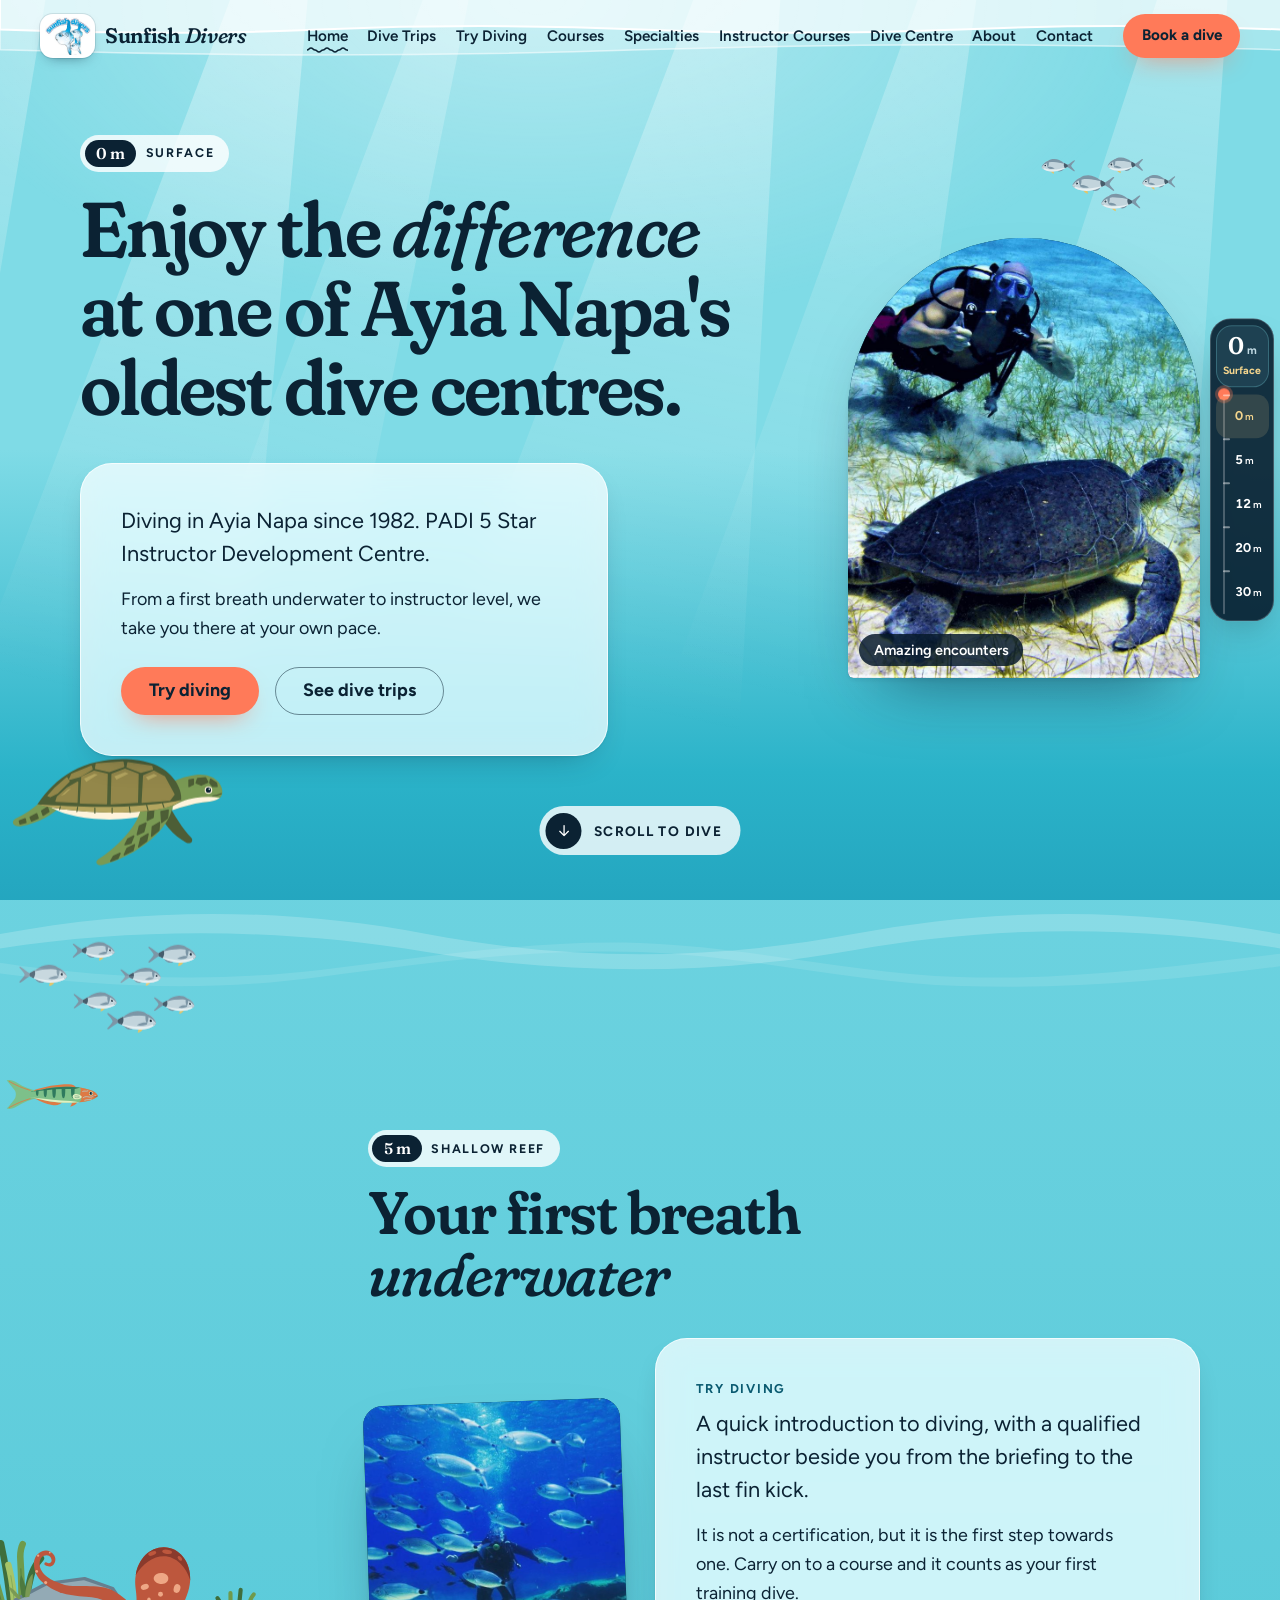
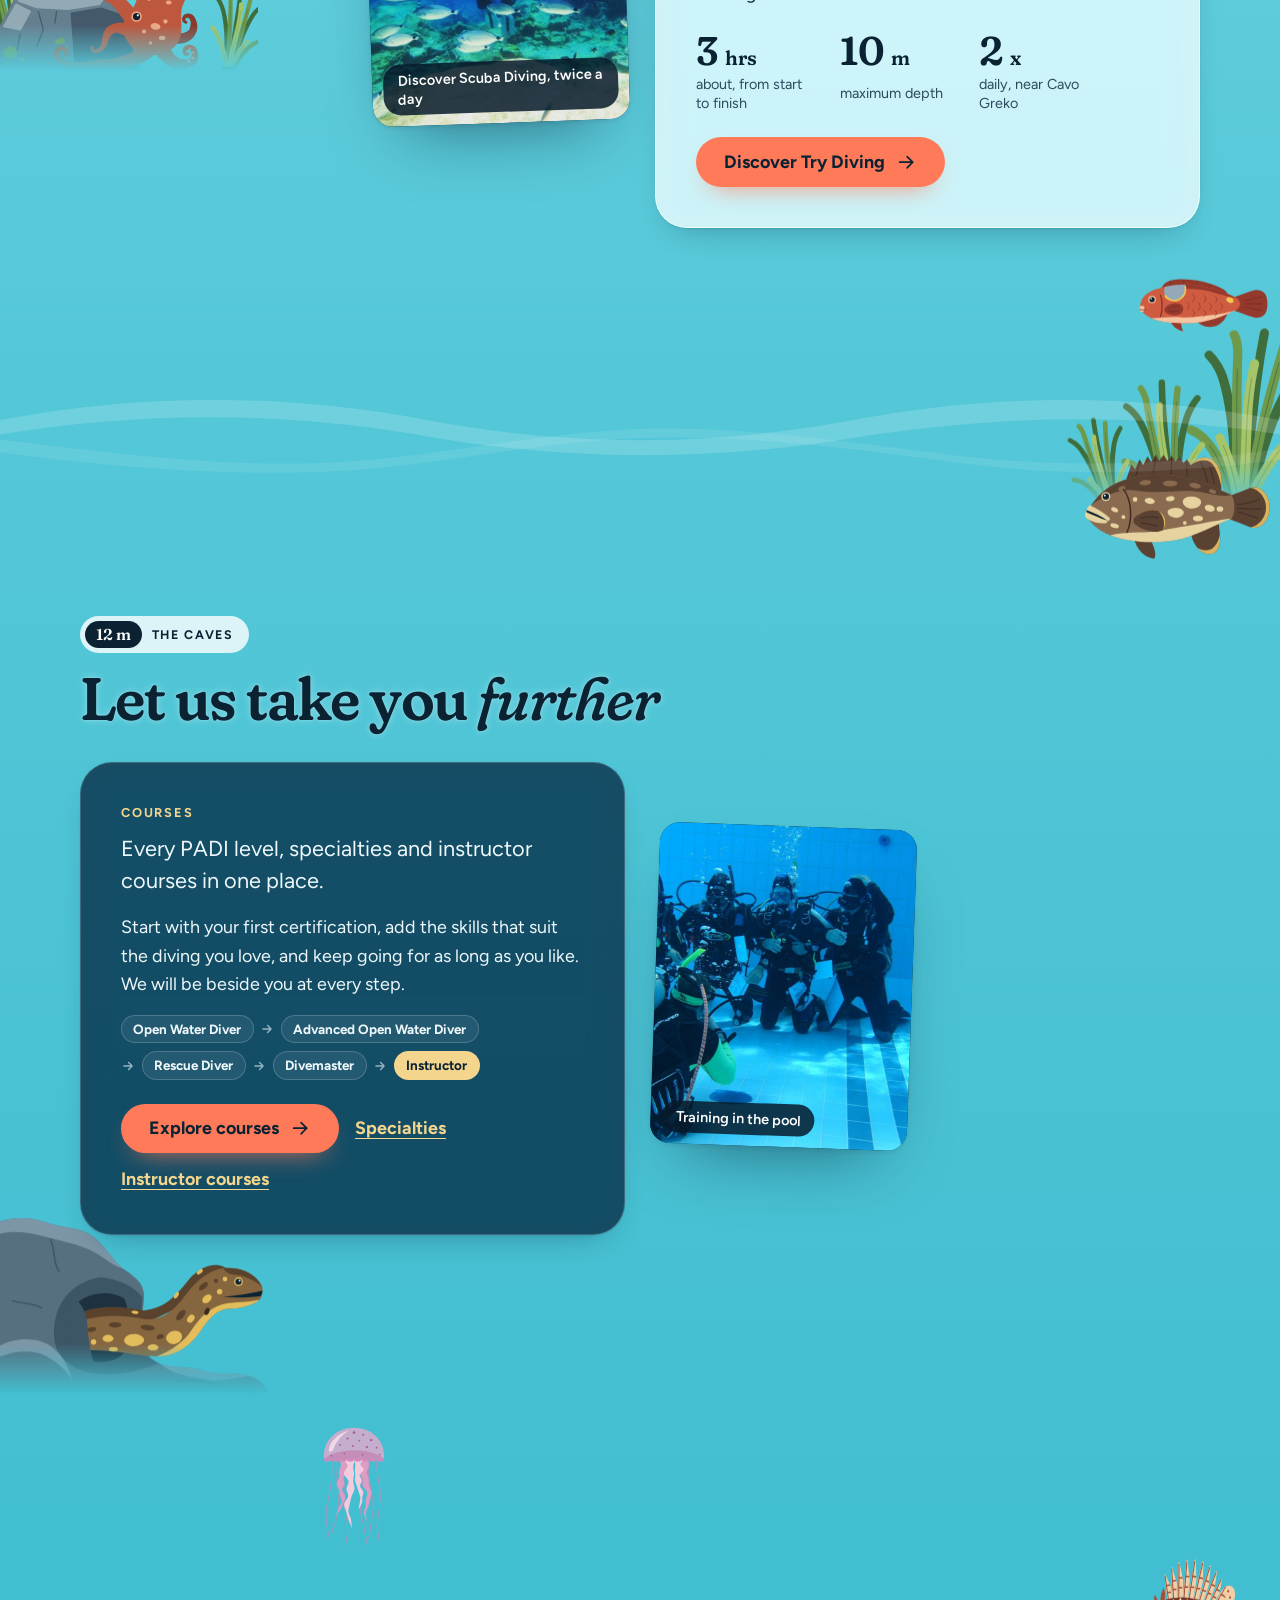
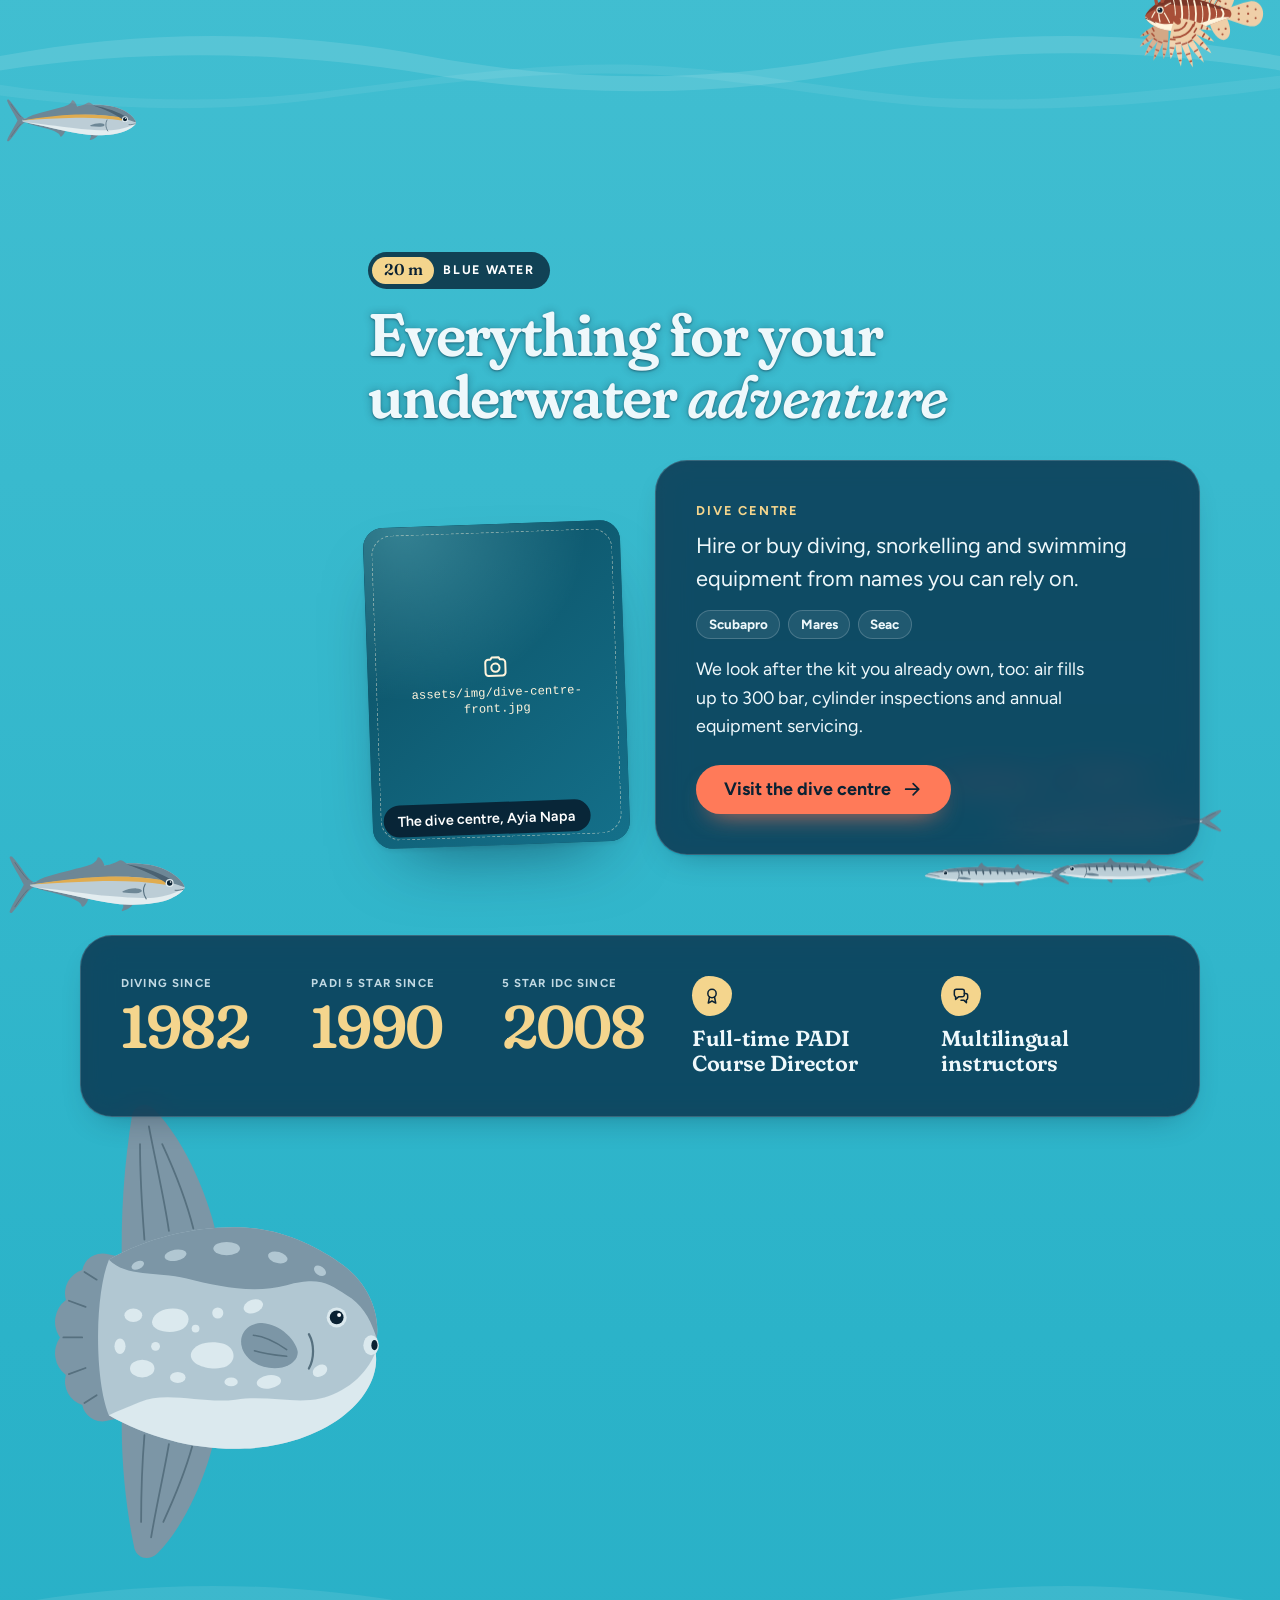
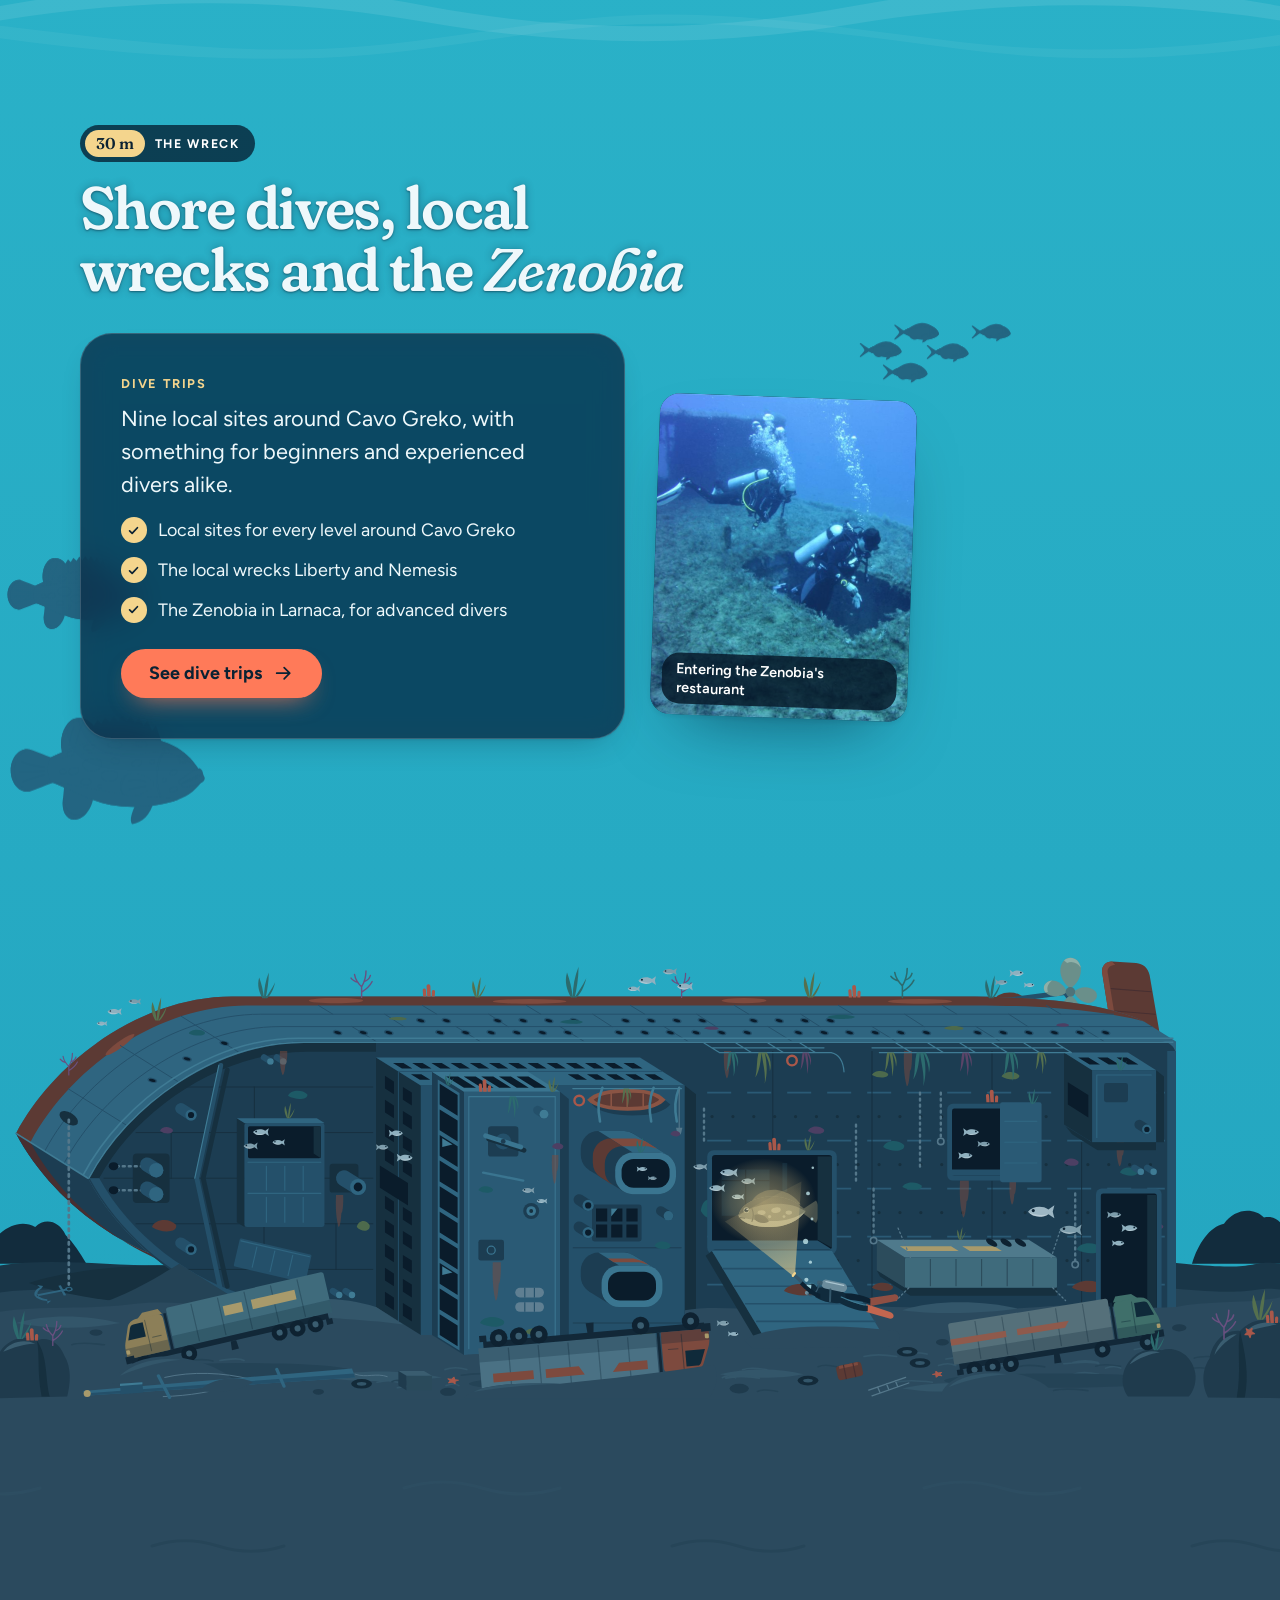
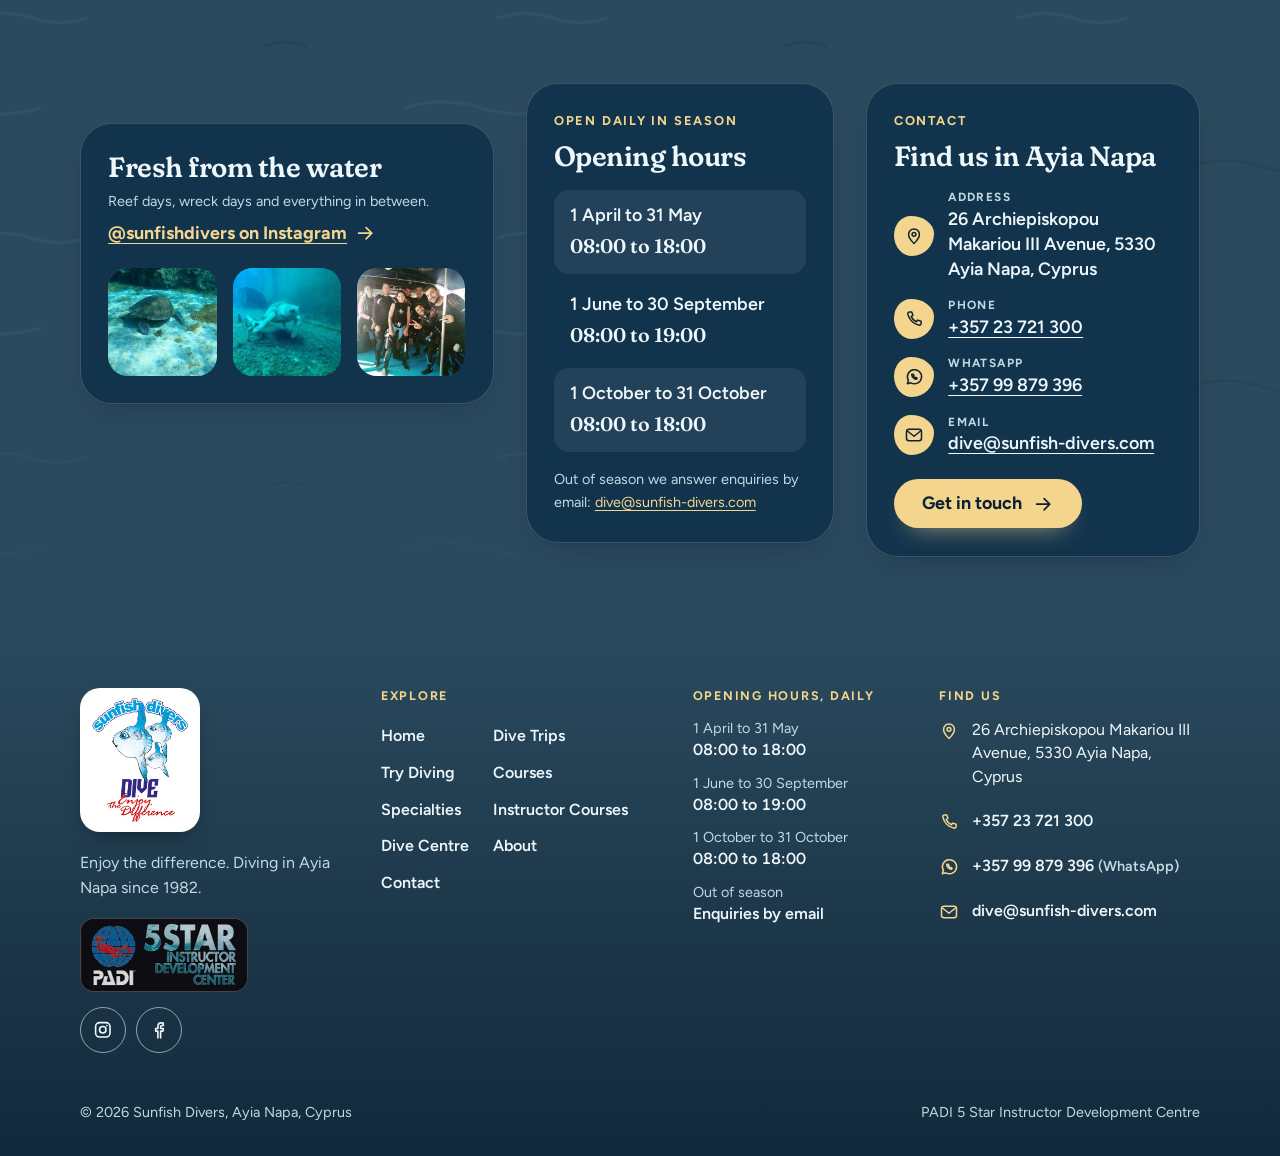
==== index.html @ 06065b2b "first" ====
<!doctype html>
<html lang="en" class="no-js">
<head>
  <meta charset="utf-8">
  <meta name="viewport" content="width=device-width, initial-scale=1, viewport-fit=cover">
  <title>Sunfish Divers | PADI 5 Star dive centre in Ayia Napa, Cyprus</title>
  <meta name="description" content="Diving in Ayia Napa since 1982. Try diving, PADI courses from beginner to instructor, shore dives around Cavo Greko and wreck trips to the Zenobia, Liberty and Nemesis.">
  <meta name="theme-color" content="#7fdbe6">
  <!-- TODO: remove at launch (keeps the temporary test site out of search engines) -->
  <meta name="robots" content="noindex, nofollow">

  <meta property="og:type" content="website">
  <meta property="og:site_name" content="Sunfish Divers">
  <meta property="og:locale" content="en_GB">
  <meta property="og:title" content="Sunfish Divers | PADI 5 Star dive centre in Ayia Napa, Cyprus">
  <meta property="og:description" content="Diving in Ayia Napa since 1982. Try diving, PADI courses from beginner to instructor, shore dives around Cavo Greko and wreck trips to the Zenobia, Liberty and Nemesis.">
  <!-- TODO: owner to confirm the final page URLs. og:url and og:image must be full addresses on the final domain -->
  <meta property="og:url" content="https://sunfish-divers.com/">
  <meta property="og:image" content="https://sunfish-divers.com/assets/img/og-sunfish-divers.jpg">
  <meta name="twitter:card" content="summary_large_image">

  <link rel="icon" href="assets/svg/favicon.svg" type="image/svg+xml">

  <script>
    /* no-js -> js, plus a failsafe: if js/ocean.js has not started after 3 s,
       show all content (.reveal-all) and use the plain in-flow header (.no-engine). */
    (function (d, w) {
      var h = d.documentElement;
      h.classList.remove('no-js');
      h.classList.add('js');
      setTimeout(function () {
        if (w.__sunfishReady) return;
        h.classList.add('reveal-all', 'no-engine');
        var n = 0, t = setInterval(function () {
          if (w.__sunfishReady || ++n > 120) {
            clearInterval(t);
            if (w.__sunfishReady) h.classList.remove('no-engine');
          }
        }, 500);
      }, 3000);
    })(document, window);
  </script>

  <link rel="preconnect" href="https://fonts.googleapis.com">
  <link rel="preconnect" href="https://fonts.gstatic.com" crossorigin>
  <link rel="stylesheet" href="https://fonts.googleapis.com/css2?family=Figtree:ital,wght@0,400..800;1,400..800&amp;family=Fraunces:ital,opsz,wght,SOFT@0,9..144,400..700,0..100;1,9..144,400..700,0..100&amp;display=swap">
  <link rel="stylesheet" href="css/styles.css">
</head>
<body data-page="home">
  <div class="ocean" id="ocean" aria-hidden="true"></div>
  <a class="skip-link" href="#main">Skip to content</a>

  <!-- ===== HEADER (identical on every page; only aria-current moves) ===== -->
  <header class="site-header" data-header>
    <div class="site-header__inner">
      <!-- Logo: the sunfish emblem of the real logo (assets/img/logo-sunfish-divers-emblem.jpg) beside the text wordmark -->
      <a class="logo" href="index.html" aria-label="Sunfish Divers, home">
        <span class="logo__tile"><img class="logo__mark" src="assets/img/logo-sunfish-divers-emblem.jpg" alt="" width="244" height="200" fetchpriority="high"></span>
        <span class="logo__text">Sunfish <em>Divers</em></span>
      </a>

      <button class="menu-toggle" type="button" data-menu-toggle aria-expanded="false" aria-controls="site-nav">
        <span class="menu-toggle__label">Menu</span>
        <span class="menu-toggle__icon" aria-hidden="true"><span></span><span></span><span></span></span>
      </button>

      <nav class="site-nav" id="site-nav" aria-label="Main">
        <div class="site-nav__inner">
          <ul class="site-nav__list">
            <li><a href="index.html" aria-current="page">Home</a></li>
            <li><a href="dive-trips.html">Dive Trips</a></li>
            <li><a href="try-diving.html">Try Diving</a></li>
            <li><a href="courses.html">Courses</a></li>
            <li><a href="specialties.html">Specialties</a></li>
            <li><a href="instructor-courses.html">Instructor Courses</a></li>
            <li><a href="dive-centre.html">Dive Centre</a></li>
            <li><a href="about.html">About</a></li>
            <li><a href="contact.html">Contact</a></li>
          </ul>
          <div class="site-nav__extra">
            <a class="btn btn--primary btn--lg" href="contact.html">Book a dive</a>
            <p class="site-nav__contact">
              <a href="tel:+35723721300"><svg class="icon" viewBox="0 0 24 24" aria-hidden="true" focusable="false"><path d="M6.6 3.5h2.7l1.4 4-2 1.6a12 12 0 0 0 6.2 6.2l1.6-2 4 1.4v2.7a2 2 0 0 1-2.2 2A17.5 17.5 0 0 1 4.6 5.7a2 2 0 0 1 2-2.2z"/></svg>+357 23 721 300</a>
              <a href="mailto:dive@sunfish-divers.com"><svg class="icon" viewBox="0 0 24 24" aria-hidden="true" focusable="false"><rect x="3" y="5" width="18" height="14" rx="3"/><path d="m4.5 7.5 7.5 6 7.5-6"/></svg>dive@sunfish-divers.com</a>
            </p>
          </div>
        </div>
      </nav>

      <a class="btn btn--primary btn--sm site-header__cta" href="contact.html">Book a dive</a>
    </div>
  </header>
  <!-- ===== /HEADER ===== -->

  <main id="main">

    <!-- 0 m: Surface, hero -->
    <section class="zone hero" data-zone="surface" id="zone-surface">
      <div class="wrap hero__grid">
        <div class="hero__copy">
          <div data-tone-auto>
            <p class="depth-mark"><span class="depth-mark__m">0 m</span> Surface</p>
            <h1 class="hero__title">Enjoy the <em>difference</em> at one of Ayia Napa's oldest dive centres.</h1>
          </div>
          <div class="panel hero__panel reveal">
            <p class="lead">Diving in Ayia Napa since 1982. PADI 5 Star Instructor Development Centre.</p>
            <p>From a first breath underwater to instructor level, we take you there at your own pace.</p>
            <div class="cluster">
              <a class="btn btn--primary" href="try-diving.html">Try diving</a>
              <a class="btn btn--ghost" href="dive-trips.html">See dive trips</a>
            </div>
          </div>
        </div>
        <figure class="photo photo--portrait photo--arch photo--lift hero__photo reveal" data-file="assets/img/diver-and-turtle.jpg" style="--reveal-delay: 150ms">
          <img src="assets/img/diver-and-turtle.jpg" alt="A diver gives two thumbs up beside a large sea turtle resting on the sand and seagrass" loading="eager" fetchpriority="high" width="800" height="1000">
          <figcaption>Amazing encounters</figcaption>
        </figure>
      </div>
      <a class="scroll-cue" href="#zone-reef">
        <span class="scroll-cue__dot"><svg class="icon" viewBox="0 0 24 24" aria-hidden="true" focusable="false"><path d="M12 5v14M6 13l6 6 6-6"/></svg></span>
        Scroll to dive
      </a>
    </section>

    <div class="wave-divider" aria-hidden="true">
      <svg viewBox="0 0 1440 100" preserveAspectRatio="none" focusable="false">
        <path fill="currentColor" opacity=".2" d="M0 38c160-30 320-30 480 0s320 30 480 0 320-30 480 0v16c-160-26-320-26-480 2s-320 28-480 2-320-28-480-4z"/>
        <path fill="currentColor" opacity=".11" d="M0 70c120 18 240 22 360 8s240-34 360-30 240 34 360 38 240-12 360-26v14c-120 16-240 26-360 22s-240-34-360-38-240 12-360 28S120 98 0 82z"/>
      </svg>
    </div>

    <!-- 5 m: Shallow reef, Try Diving teaser -->
    <section class="zone" data-zone="reef" id="zone-reef">
      <div class="wrap">
        <div class="teaser teaser--right">
          <div class="zone-head reveal" data-tone-auto>
            <p class="depth-mark"><span class="depth-mark__m">5 m</span> Shallow reef</p>
            <h2 class="display">Your first breath <em>underwater</em></h2>
          </div>
          <figure class="photo teaser__photo reveal" data-file="assets/img/discover-scuba-diving-shoal.jpg" style="--reveal-delay: 120ms">
            <img src="assets/img/discover-scuba-diving-shoal.jpg" alt="A diver with arms outstretched in the middle of a shoal of silver fish, above a rocky seabed" loading="lazy" decoding="async" width="800" height="800">
            <figcaption>Discover Scuba Diving, twice a day</figcaption>
          </figure>
          <div class="panel teaser__panel reveal">
            <p class="eyebrow">Try Diving</p>
            <p class="lead">A quick introduction to diving, with a qualified instructor beside you from the briefing to the last fin kick.</p>
            <p>It is not a certification, but it is the first step towards one. Carry on to a course and it counts as your first training dive.</p>
            <ul class="facts">
              <li><span class="facts__value">3 <small>hrs</small></span><span class="facts__label">about, from start to finish</span></li>
              <li><span class="facts__value">10 <small>m</small></span><span class="facts__label">maximum depth</span></li>
              <li><span class="facts__value">2 <small>x</small></span><span class="facts__label">daily, near Cavo Greko</span></li>
            </ul>
            <a class="btn btn--primary" href="try-diving.html">Discover Try Diving <svg class="icon" viewBox="0 0 24 24" aria-hidden="true" focusable="false"><path d="M5 12h14M13 6l6 6-6 6"/></svg></a>
          </div>
        </div>
      </div>
    </section>

    <div class="wave-divider wave-divider--flip" aria-hidden="true">
      <svg viewBox="0 0 1440 100" preserveAspectRatio="none" focusable="false">
        <path fill="currentColor" opacity=".16" d="M0 38c160-30 320-30 480 0s320 30 480 0 320-30 480 0v16c-160-26-320-26-480 2s-320 28-480 2-320-28-480-4z"/>
        <path fill="currentColor" opacity=".09" d="M0 70c120 18 240 22 360 8s240-34 360-30 240 34 360 38 240-12 360-26v14c-120 16-240 26-360 22s-240-34-360-38-240 12-360 28S120 98 0 82z"/>
      </svg>
    </div>

    <!-- 12 m: The caves, Courses teaser -->
    <section class="zone" data-zone="caves" id="zone-caves">
      <div class="wrap">
        <div class="teaser teaser--left">
          <div class="zone-head reveal" data-tone-auto>
            <p class="depth-mark"><span class="depth-mark__m">12 m</span> The caves</p>
            <h2 class="display">Let us take you <em>further</em></h2>
          </div>
          <figure class="photo teaser__photo reveal" data-file="assets/img/courses-pool-training.jpg" style="--reveal-delay: 120ms; --photo-pos: 63% 50%">
            <img src="assets/img/courses-pool-training.jpg" alt="Four divers kneeling on the floor of a swimming pool, facing a fifth diver in the foreground" loading="lazy" decoding="async" width="1200" height="900">
            <figcaption>Training in the pool</figcaption>
          </figure>
          <div class="panel teaser__panel reveal">
            <p class="eyebrow">Courses</p>
            <p class="lead">Every PADI level, specialties and instructor courses in one place.</p>
            <p>Start with your first certification, add the skills that suit the diving you love, and keep going for as long as you like. We will be beside you at every step.</p>
            <ol class="pathline tags" aria-label="The PADI course path">
              <li><span class="tag">Open Water Diver</span></li>
              <li><span class="tag">Advanced Open Water Diver</span></li>
              <li><span class="tag">Rescue Diver</span></li>
              <li><span class="tag">Divemaster</span></li>
              <li><span class="tag tag--sand">Instructor</span></li>
            </ol>
            <div class="cluster">
              <a class="btn btn--primary" href="courses.html">Explore courses <svg class="icon" viewBox="0 0 24 24" aria-hidden="true" focusable="false"><path d="M5 12h14M13 6l6 6-6 6"/></svg></a>
              <a class="text-link" href="specialties.html">Specialties</a>
              <a class="text-link" href="instructor-courses.html">Instructor courses</a>
            </div>
          </div>
        </div>
      </div>
    </section>

    <div class="wave-divider" aria-hidden="true">
      <svg viewBox="0 0 1440 100" preserveAspectRatio="none" focusable="false">
        <path fill="currentColor" opacity=".12" d="M0 38c160-30 320-30 480 0s320 30 480 0 320-30 480 0v16c-160-26-320-26-480 2s-320 28-480 2-320-28-480-4z"/>
        <path fill="currentColor" opacity=".07" d="M0 70c120 18 240 22 360 8s240-34 360-30 240 34 360 38 240-12 360-26v14c-120 16-240 26-360 22s-240-34-360-38-240 12-360 28S120 98 0 82z"/>
      </svg>
    </div>

    <!-- 20 m: Blue water, Dive Centre teaser + trust strip -->
    <section class="zone" data-zone="blue" id="zone-blue">
      <div class="wrap">
        <div class="teaser teaser--right">
          <div class="zone-head reveal" data-tone-auto>
            <p class="depth-mark"><span class="depth-mark__m">20 m</span> Blue water</p>
            <h2 class="display">Everything for your underwater <em>adventure</em></h2>
          </div>
          <figure class="photo photo--cap-low teaser__photo reveal" data-file="assets/img/dive-centre-front.jpg" style="--reveal-delay: 120ms; --photo-pos: 16% 50%">
            <img src="assets/img/dive-centre-front.jpg" alt="The front of the Sunfish Divers dive centre, with the Sunfish Divers sign and the words PADI 5 Star IDC Center above the entrance" loading="lazy" decoding="async" width="1200" height="674">
            <figcaption>The dive centre, Ayia Napa</figcaption>
          </figure>
          <div class="panel teaser__panel reveal">
            <p class="eyebrow">Dive Centre</p>
            <p class="lead">Hire or buy diving, snorkelling and swimming equipment from names you can rely on.</p>
            <ul class="tags" aria-label="Brands we stock">
              <li class="tag">Scubapro</li>
              <li class="tag">Mares</li>
              <li class="tag">Seac</li>
            </ul>
            <p>We look after the kit you already own, too: air fills up to 300 bar, cylinder inspections and annual equipment servicing.</p>
            <a class="btn btn--primary" href="dive-centre.html">Visit the dive centre <svg class="icon" viewBox="0 0 24 24" aria-hidden="true" focusable="false"><path d="M5 12h14M13 6l6 6-6 6"/></svg></a>
          </div>
        </div>

        <ul class="panel trust-strip reveal" aria-label="Why divers choose Sunfish Divers">
          <li class="trust-strip__item">
            <span class="trust-strip__label">Diving since</span>
            <span class="trust-strip__value">1982</span>
          </li>
          <li class="trust-strip__item">
            <span class="trust-strip__label">PADI 5 Star since</span>
            <span class="trust-strip__value">1990</span>
          </li>
          <li class="trust-strip__item">
            <span class="trust-strip__label">5 Star IDC since</span>
            <span class="trust-strip__value">2008</span>
          </li>
          <li class="trust-strip__item">
            <span class="icon-badge icon-badge--sm"><svg class="icon" viewBox="0 0 24 24" aria-hidden="true" focusable="false"><circle cx="12" cy="9" r="5"/><path d="m9 13.2-1.5 7.3 4.5-2.5 4.5 2.5-1.5-7.3"/></svg></span>
            <span class="trust-strip__text">Full-time PADI Course Director</span>
          </li>
          <li class="trust-strip__item">
            <span class="icon-badge icon-badge--sm"><svg class="icon" viewBox="0 0 24 24" aria-hidden="true" focusable="false"><path d="M4 6.5A2.5 2.5 0 0 1 6.5 4h7A2.5 2.5 0 0 1 16 6.5v4a2.5 2.5 0 0 1-2.5 2.5H9l-3.5 3v-3.2A2.5 2.5 0 0 1 4 10.5z"/><path d="M16 9h1.5a2.5 2.5 0 0 1 2.5 2.5v3a2.5 2.5 0 0 1-1.5 2.3V20l-3.2-3H12"/></svg></span>
            <span class="trust-strip__text">Multilingual instructors</span>
          </li>
        </ul>
      </div>
    </section>

    <div class="wave-divider wave-divider--flip" aria-hidden="true">
      <svg viewBox="0 0 1440 100" preserveAspectRatio="none" focusable="false">
        <path fill="currentColor" opacity=".09" d="M0 38c160-30 320-30 480 0s320 30 480 0 320-30 480 0v16c-160-26-320-26-480 2s-320 28-480 2-320-28-480-4z"/>
        <path fill="currentColor" opacity=".05" d="M0 70c120 18 240 22 360 8s240-34 360-30 240 34 360 38 240-12 360-26v14c-120 16-240 26-360 22s-240-34-360-38-240 12-360 28S120 98 0 82z"/>
      </svg>
    </div>

    <!-- 30 m: The wreck, Dive Trips teaser -->
    <section class="zone" data-zone="wreck" id="zone-wreck">
      <div class="wrap">
        <div class="teaser teaser--left">
          <div class="zone-head reveal" data-tone-auto>
            <p class="depth-mark"><span class="depth-mark__m">30 m</span> The wreck</p>
            <h2 class="display">Shore dives, local wrecks and the <em>Zenobia</em></h2>
          </div>
          <figure class="photo teaser__photo reveal" data-file="assets/img/zenobia-entering-restaurant.jpg" style="--reveal-delay: 120ms">
            <img src="assets/img/zenobia-entering-restaurant.jpg" alt="Two divers at an opening in the overgrown hull of the Zenobia wreck, one of them lowering into it" loading="lazy" decoding="async" width="800" height="800">
            <figcaption>Entering the Zenobia's restaurant</figcaption>
          </figure>
          <div class="panel teaser__panel reveal">
            <p class="eyebrow">Dive Trips</p>
            <p class="lead">Nine local sites around Cavo Greko, with something for beginners and experienced divers alike.</p>
            <ul class="checklist">
              <li>Local sites for every level around Cavo Greko</li>
              <li>The local wrecks Liberty and Nemesis</li>
              <li>The Zenobia in Larnaca, for advanced divers</li>
            </ul>
            <a class="btn btn--primary" href="dive-trips.html">See dive trips <svg class="icon" viewBox="0 0 24 24" aria-hidden="true" focusable="false"><path d="M5 12h14M13 6l6 6-6 6"/></svg></a>
          </div>
        </div>
      </div>
    </section>

    <!-- The wreck: inline SVG scene, filled by the embed tool. Do not edit between the markers. -->
    <div class="wreck-scene" aria-hidden="true"><!-- WRECK:BEGIN -->
<svg xmlns="http://www.w3.org/2000/svg" viewBox="0 0 1600 800" preserveAspectRatio="xMidYMax slice" aria-hidden="true" focusable="false"><defs><radialGradient id="wreck-spot"><stop offset="0" stop-color="#f4d58d" stop-opacity=".46"/><stop offset=".62" stop-color="#f4d58d" stop-opacity=".24"/><stop offset="1" stop-color="#f4d58d" stop-opacity="0"/></radialGradient><linearGradient id="wreck-beam" gradientUnits="userSpaceOnUse" x1="992" y1="580" x2="954" y2="488"><stop offset="0" stop-color="#f4d58d" stop-opacity=".6"/><stop offset="1" stop-color="#f4d58d" stop-opacity=".1"/></linearGradient><g id="wreck-fish"><path d="M22 6C18.5 1.6 10.5 0.4 5 4L0 0.6L1.4 6L0 11.4L5 8C10.5 11.6 18.5 10.4 22 6Z"/><path fill="#fff" fill-opacity=".3" d="M22 6C18.5 10.4 10.5 11.6 5 8C10 9.2 17 8.8 22 6Z"/><circle cx="17.6" cy="5" r="1.3" fill="#0b2233"/></g><g id="wreck-ph"><ellipse rx="6.2" ry="3" transform="rotate(14)" fill="#24506a"/><ellipse rx="4.2" ry="1.8" transform="rotate(14)" fill="#0a1c2b"/></g><path id="wreck-frond" d="M-2 0C-6 -8 -9 -16 -6 -26C-3 -18 -1 -9 0 0ZM0 0C0 -12 2 -22 6 -32C6 -20 4 -9 2 0ZM2 0C6 -6 10 -12 14 -20C12 -11 8 -4 4 0Z"/><path id="wreck-fan" fill="none" stroke-width="1.6" stroke-linecap="round" d="M0 0L0 -12M0 -12C-4 -16 -7 -20 -8 -26M0 -12C3 -17 5 -22 5 -30M0 -6C5 -9 9 -12 12 -18M-4 -17C-7 -18 -10 -19 -12 -22M3 -18C6 -19 9 -21 10 -25"/><path id="wreck-hang" d="M-3 0C-5 8 -4 16 -6 24C-2 18 -1 9 0 0ZM0 0C1 10 4 18 3 30C6 20 5 9 3 0ZM3 0C6 6 8 12 8 18C10 11 8 5 5 0Z"/><path id="wreck-sponge" d="M-7 0L-7.6 -8C-7.8 -11 -3.4 -11 -3.6 -8L-3 0ZM-2 0L-2.8 -13C-3 -16.4 2.2 -16.4 2 -13L2.4 0ZM3.6 0L3.8 -6C3.8 -9 8 -9 7.8 -6L7.4 0Z"/><path id="wreck-star" fill="#a9584a" stroke="#a9584a" stroke-width="1.6" stroke-linejoin="round" d="M0 -7L1.8 -2.4L6.7 -2.2L2.9 0.9L4.1 5.7L0 3L-4.1 5.7L-2.9 0.9L-6.7 -2.2L-1.8 -2.4Z"/><g id="wreck-tyre"><ellipse rx="13" ry="6" fill="#132a39"/><ellipse rx="6" ry="2.4" fill="#33566a"/></g><g id="wreck-lorry"><path d="M3 -72L199 -72C200.7 -72 202 -70.7 202 -69L202 -20L0 -20L0 -69C0 -70.7 1.3 -72 3 -72Z"/><path fill="#0b2233" fill-opacity=".24" d="M0 -36L202 -36L202 -20L0 -20Z"/><path fill="none" stroke="#0b2233" stroke-opacity=".3" stroke-width="1.4" d="M34 -70L34 -22M68 -70L68 -22M102 -70L102 -22M136 -70L136 -22M170 -70L170 -22"/><path fill="#122838" d="M6 -20L258 -20L258 -13L6 -13ZM125 -13L132 -13L133 -2L124 -2ZM2 -13L10 -13L10 -6L2 -6Z"/><path fill="currentColor" d="M208 -20L208 -60C208 -64 211 -67 215 -67L240 -67C247 -67 252 -64 254 -58L261 -40C262 -37 262.5 -34 262.5 -30L262.5 -20Z"/><path fill="currentColor" d="M208 -66L212 -73L232 -73L240 -66Z"/><path fill="#0b2233" fill-opacity=".26" d="M208 -33L262.5 -33L262.5 -20L208 -20Z"/><path fill="#0f2a3a" d="M234 -61L246 -61C248.5 -61 250 -60 251 -57.5L256.5 -43L234 -43Z"/><path fill="none" stroke="#0b2233" stroke-opacity=".4" stroke-width="1.2" stroke-linecap="round" d="M231 -63L231 -24M215 -40L226 -40"/><path fill="#122838" d="M254 -23L265 -23L265 -14L254 -14ZM203.4 -66L206.6 -66L206.6 -20L203.4 -20Z"/><rect x="257.6" y="-31" width="4.6" height="5.4" rx="1.2" fill="#a89a6b"/><g fill="#0e2231"><circle cx="24" cy="-10" r="10"/><circle cx="47" cy="-10" r="10"/><circle cx="70" cy="-10" r="10"/><circle cx="186" cy="-10" r="10"/><circle cx="243" cy="-10" r="10"/></g><g fill="#3a5d70"><circle cx="24" cy="-10" r="3.8"/><circle cx="47" cy="-10" r="3.8"/><circle cx="70" cy="-10" r="3.8"/><circle cx="186" cy="-10" r="3.8"/><circle cx="243" cy="-10" r="3.8"/></g></g></defs><path fill="#122c3d" d="M0 566L0 528C14 516 30 512 44 520C56 508 74 512 82 530C92 540 100 552 108 566Z"/><path fill="#122c3d" d="M1490 566C1498 540 1512 520 1530 516C1542 498 1566 494 1580 508C1590 506 1596 510 1600 514L1600 566Z"/><path fill="#193648" d="M0 568C80 556 160 574 260 566S420 560 560 566S900 572 1100 564S1380 556 1480 566S1560 560 1600 566L1600 800L0 800Z"/><path fill="#244356" d="M0 602C70 592 150 606 240 598S420 590 560 598S900 604 1100 596S1380 590 1480 598S1560 594 1600 598L1600 800L0 800Z"/><path fill="#16303f" d="M36 590C80 574 170 566 226 568L304 618C220 624 96 612 36 590Z"/><path fill="#5c3a34" d="M1392 292L1378 204C1376 195 1381 188 1390 188L1420 190C1429 191 1435 196 1437 205L1452 292Z"/><path fill="#7d4a3e" d="M1378 204C1376 195 1381 188 1390 188L1394 192.5C1387 192.5 1383 197 1385 204L1399 290L1392 292Z"/><path fill="none" stroke="#472f31" stroke-width="1.4" stroke-linecap="round" d="M1389 222L1439 226M1394 250L1444 254"/><ellipse cx="1262" cy="236" rx="18" ry="9" fill="#5c3a34"/><path fill="none" stroke="#24506a" stroke-width="6" stroke-linecap="round" d="M1262 236L1338 226M1332 228L1352 254"/><g fill="#6a8f8a"><path d="M1338 222C1326 214 1321 197 1330 187C1337 180 1349 184 1351 196C1352 207 1346 217 1338 222Z"/><path d="M1338 230C1350 238 1355 255 1346 265C1339 272 1327 268 1325 256C1324 245 1330 235 1338 230Z"/><path d="M1342 226C1349 219 1362 218 1369 225C1374 231 1370 239 1361 240C1353 240 1346 234 1342 226Z"/><path d="M1334 226C1327 233 1314 234 1307 227C1302 221 1306 213 1315 212C1323 212 1330 218 1334 226Z"/></g><path fill="#8fb0a8" d="M1330 187C1337 180 1349 184 1351 196C1347 190 1340 187 1334 190ZM1307 227C1302 221 1306 213 1315 212C1310 216 1308 221 1310 226Z"/><circle cx="1338" cy="226" r="6" fill="#4f7379"/><path fill="#2f6580" d="M1470 288L1430 263C1380 240 1300 232 1200 232L290 232C180 232 70 309 20 403C70 497 180 574 290 574L380 630L1470 630Z"/><path fill="#1c3d52" d="M110 459L20 403C70 497 180 574 290 574L380 630C270 630 160 553 110 459Z"/><path fill="#5c3a34" d="M1430 263C1380 240 1300 232 1200 232L290 232C180 232 70 309 20 403L38 414C88 320 198 243 308 243L1218 243C1310 243 1380 250 1430 263Z"/><path fill="#472f31" d="M20 403C70 497 180 574 290 574L308 585C198 585 88 508 38 414Z"/><g fill="#7d4a3e"><ellipse cx="420" cy="237" rx="34" ry="3.4"/><ellipse cx="662" cy="238" rx="46" ry="3"/><ellipse cx="930" cy="237" rx="28" ry="3.4"/><ellipse cx="1150" cy="238" rx="40" ry="3"/><ellipse cx="150" cy="292" rx="22" ry="4" transform="rotate(-36 150 292)"/></g><path fill="none" stroke="#24506a" stroke-width="1.2" stroke-linecap="round" d="M1440 269.5L350 269.5C240 269.5 130 346.5 80 440.5M1392 254L326 254C216 254 106 331 56 425M470 288L440 269.5M600 288L570 269.5M730 288L700 269.5M860 288L830 269.5M990 288L960 269.5M1120 288L1090 269.5M1250 288L1220 269.5M1380 288L1350 269.5M505 269.5L481 254M635 269.5L611 254M765 269.5L741 254M895 269.5L871 254M1025 269.5L1001 254M1155 269.5L1131 254M1285 269.5L1261 254M416 254L398 243M546 254L528 243M676 254L658 243M806 254L788 243M936 254L918 243M1066 254L1048 243M1196 254L1178 243M1326 254L1308 243M298.4 301.5L226.4 256.5M222.5 338.3L150.5 293.3M157.8 392.6L85.8 347.6"/><use href="#wreck-ph" x="422" y="277"/><use href="#wreck-ph" x="454" y="277"/><use href="#wreck-ph" x="486" y="277"/><use href="#wreck-ph" x="550" y="277"/><use href="#wreck-ph" x="582" y="277"/><use href="#wreck-ph" x="614" y="277"/><use href="#wreck-ph" x="646" y="277"/><use href="#wreck-ph" x="678" y="277"/><use href="#wreck-ph" x="710" y="277"/><use href="#wreck-ph" x="774" y="277"/><use href="#wreck-ph" x="806" y="277"/><use href="#wreck-ph" x="838" y="277"/><use href="#wreck-ph" x="870" y="277"/><use href="#wreck-ph" x="902" y="277"/><use href="#wreck-ph" x="934" y="277"/><use href="#wreck-ph" x="998" y="277"/><use href="#wreck-ph" x="1030" y="277"/><use href="#wreck-ph" x="1062" y="277"/><use href="#wreck-ph" x="1094" y="277"/><use href="#wreck-ph" x="1126" y="277"/><use href="#wreck-ph" x="1158" y="277"/><use href="#wreck-ph" x="1222" y="277"/><use href="#wreck-ph" x="1254" y="277"/><use href="#wreck-ph" x="1286" y="277"/><use href="#wreck-ph" x="1318" y="277"/><use href="#wreck-ph" x="1350" y="277"/><use href="#wreck-ph" x="1382" y="277"/><use href="#wreck-ph" x="526" y="262"/><use href="#wreck-ph" x="558" y="262"/><use href="#wreck-ph" x="622" y="262"/><use href="#wreck-ph" x="654" y="262"/><use href="#wreck-ph" x="686" y="262"/><use href="#wreck-ph" x="718" y="262"/><use href="#wreck-ph" x="782" y="262"/><use href="#wreck-ph" x="814" y="262"/><use href="#wreck-ph" x="846" y="262"/><use href="#wreck-ph" x="878" y="262"/><use href="#wreck-ph" x="942" y="262"/><use href="#wreck-ph" x="974" y="262"/><use href="#wreck-ph" x="1006" y="262"/><use href="#wreck-ph" x="1038" y="262"/><use href="#wreck-ph" x="280.4" y="290.3"/><use href="#wreck-ph" x="233.8" y="309.9"/><use href="#wreck-ph" x="190.4" y="336.7"/><path fill="none" stroke="#3f7b94" stroke-width="2" stroke-linecap="round" d="M1466 284L374 284C264 284 154 361 104 455M110 459L20 403"/><path fill="#1d5a66" d="M700 264C702.8 260.5 719.6 259.5 728 263C730.8 266.5 711.2 267 700 264ZM1034 258C1037.4 254.5 1057.8 253.5 1068 257C1071.4 260.5 1047.6 261 1034 258ZM236 278C238 273.1 250 271.7 256 276.6C258 281.5 244 282.2 236 278Z"/><path fill="#4d6a4c" d="M1180 272C1182.4 268.5 1196.8 267.5 1204 271C1206.4 274.5 1189.6 275 1180 272ZM486 260C488.2 257.2 501.4 256.4 508 259.2C510.2 262 494.8 262.4 486 260Z"/><path fill="#4c3f63" d="M880 272C881.8 269.2 892.6 268.4 898 271.2C899.8 274 887.2 274.4 880 272ZM1320 268C1321.6 265.2 1331.2 264.4 1336 267.2C1337.6 270 1326.4 270.4 1320 268Z"/><ellipse cx="86" cy="384" rx="13" ry="7" transform="rotate(32 86 384)" fill="#16303f"/><path fill="#1c3d52" d="M380 288L1452 288C1462 288 1470 296 1470 306L1470 630L380 630C270 630 160 553 110 459C160 365 270 288 380 288Z"/><path fill="#16303f" d="M470 290L380 290C271 290 161.5 366.5 112 459L124 459C172 372 276 301 384 301L470 301Z"/><path fill="#24506a" d="M112 459C161.5 551.5 271 628 380 628L384 617C276 617 172 546 124 459Z"/><path fill="#24506a" d="M1459 300L1470 300L1470 630L1459 630Z"/><path fill="none" stroke="#3f7b94" stroke-width="2" stroke-linecap="round" d="M1466 289L380 289C270 289 160 366 111 459"/><path fill="none" stroke="#16303f" stroke-width="1.2" stroke-linecap="round" d="M232 345L466 345M170 402L466 402M130 459L466 459M170 516L466 516M232 573L466 573M318 345L318 402M400 402L400 459M214 402L214 459M330 516L330 573M420 516L420 573"/><path fill="none" stroke="#16303f" stroke-width="6" stroke-linejoin="round" stroke-linecap="round" d="M284 324L254 459L284 594"/><path fill="none" stroke="#24506a" stroke-width="6" stroke-linejoin="round" stroke-linecap="round" d="M276 318L246 459L276 600"/><path fill="none" stroke="#3f7b94" stroke-width="1.4" stroke-linecap="round" d="M273.5 318L243.5 459"/><rect x="166" y="428" width="46" height="62" rx="5" fill="#16303f"/><path fill="none" stroke="#54778a" stroke-width="3" stroke-linecap="round" stroke-dasharray="2.5 5" d="M186 444L146 444M186 474L146 474"/><ellipse cx="142" cy="444" rx="6" ry="5" fill="#0a1c2b"/><ellipse cx="142" cy="474" rx="6" ry="5" fill="#0a1c2b"/><path fill="none" stroke="#24506a" stroke-width="18" stroke-linecap="round" d="M184 442L195.2 449"/><circle cx="195.2" cy="449" r="9" fill="#2f6580"/><path fill="none" stroke="#24506a" stroke-width="18" stroke-linecap="round" d="M184 472L195.2 479"/><circle cx="195.2" cy="479" r="9" fill="#2f6580"/><path fill="none" stroke="#24506a" stroke-width="8" stroke-linecap="round" d="M330 308L338 313"/><circle cx="338" cy="313" r="4" fill="#3f7b94"/><path fill="none" stroke="#24506a" stroke-width="8" stroke-linecap="round" d="M346 308L354 313"/><circle cx="354" cy="313" r="4" fill="#3f7b94"/><path fill="none" stroke="#24506a" stroke-width="8" stroke-linecap="round" d="M416 600L424 605"/><circle cx="424" cy="605" r="4" fill="#3f7b94"/><path fill="none" stroke="#24506a" stroke-width="8" stroke-linecap="round" d="M432 600L440 605"/><circle cx="440" cy="605" r="4" fill="#3f7b94"/><path fill="none" stroke="#24506a" stroke-width="14" stroke-linecap="round" d="M226 372L238.8 380"/><circle cx="238.8" cy="380" r="7" fill="#2f6580"/><circle cx="238.8" cy="380" r="3.9" fill="#0a1c2b"/><path fill="none" stroke="#24506a" stroke-width="14" stroke-linecap="round" d="M226 540L238.8 548"/><circle cx="238.8" cy="548" r="7" fill="#2f6580"/><circle cx="238.8" cy="548" r="3.9" fill="#0a1c2b"/><rect x="412" y="441" width="36" height="36" rx="4" fill="#16303f"/><path fill="none" stroke="#24506a" stroke-width="20" stroke-linecap="round" d="M430 459L447.6 470"/><circle cx="447.6" cy="470" r="10" fill="#2f6580"/><circle cx="447.6" cy="470" r="5.5" fill="#0a1c2b"/><path fill="#16303f" d="M296 384L305.6 390L305.6 520L296 514Z"/><path fill="#2f6580" d="M296 384L396 384L405.6 390L305.6 390Z"/><rect x="305.6" y="390" width="100" height="130" rx="3" fill="#24506a"/><rect x="310" y="394" width="91" height="40" rx="2" fill="#0a1c2b"/><path fill="#16303f" d="M401 394L401 434L392 428L392 394Z"/><path fill="none" stroke="#2f6580" stroke-width="1.4" stroke-linecap="round" d="M310 439L401 439M310 478L401 478M333 444L333 474M356 444L356 474M379 444L379 474M333 483L333 514M356 483L356 514M379 483L379 514"/><g transform="translate(300 534) rotate(13)"><rect width="92" height="36" rx="2" fill="#24506a"/><path fill="none" stroke="#2f6580" stroke-width="1.4" stroke-linecap="round" d="M2 3L90 3M23 6L23 32M46 6L46 32M69 6L69 32"/></g><path fill="#16303f" d="M470 308L526 343L526 675L470 640Z"/><path fill="#2f6580" d="M470 308L800 308L856 343L526 343Z"/><rect x="526" y="343" width="330" height="332" fill="#24506a"/><path fill="#16303f" d="M856 343L870 354L870 640L856 640Z"/><path fill="none" stroke="#24506a" stroke-width="1.2" d="M498 325.5L498 657.5M498 325.5L828 325.5"/><path fill="#0a1c2b" d="M491.2 315L504.2 315L515.4 322L502.4 322ZM515.2 315L528.2 315L539.4 322L526.4 322ZM539.2 315L552.2 315L563.4 322L550.4 322ZM563.2 315L576.2 315L587.4 322L574.4 322ZM587.2 315L600.2 315L611.4 322L598.4 322ZM611.2 315L624.2 315L635.4 322L622.4 322ZM635.2 315L648.2 315L659.4 322L646.4 322ZM659.2 315L672.2 315L683.4 322L670.4 322ZM683.2 315L696.2 315L707.4 322L694.4 322ZM707.2 315L720.2 315L731.4 322L718.4 322ZM731.2 315L744.2 315L755.4 322L742.4 322ZM755.2 315L768.2 315L779.4 322L766.4 322ZM779.2 315L792.2 315L803.4 322L790.4 322ZM513.6 329L526.6 329L537.8 336L524.8 336ZM709.6 329L722.6 329L733.8 336L720.8 336ZM733.6 329L746.6 329L757.8 336L744.8 336ZM757.6 329L770.6 329L781.8 336L768.8 336ZM781.6 329L794.6 329L805.8 336L792.8 336ZM805.6 329L818.6 329L829.8 336L816.8 336Z"/><path fill="#0a1c2b" d="M481.2 331L492.4 338L492.4 354L481.2 347ZM503.6 345L514.8 352L514.8 368L503.6 361ZM481.2 361L492.4 368L492.4 384L481.2 377ZM503.6 375L514.8 382L514.8 398L503.6 391ZM481.2 391L492.4 398L492.4 414L481.2 407ZM503.6 405L514.8 412L514.8 428L503.6 421ZM481.2 421L492.4 428L492.4 444L481.2 437ZM503.6 435L514.8 442L514.8 458L503.6 451ZM474.8 443L510 465L510 493L474.8 471ZM481.2 481L492.4 488L492.4 504L481.2 497ZM503.6 495L514.8 502L514.8 518L503.6 511ZM481.2 511L492.4 518L492.4 534L481.2 527ZM503.6 525L514.8 532L514.8 548L503.6 541ZM481.2 541L492.4 548L492.4 564L481.2 557ZM503.6 555L514.8 562L514.8 578L503.6 571ZM481.2 571L492.4 578L492.4 594L481.2 587ZM503.6 585L514.8 592L514.8 608L503.6 601ZM481.2 601L492.4 608L492.4 624L481.2 617ZM503.6 615L514.8 622L514.8 638L503.6 631Z"/><path fill="#1c3d52" d="M540 326L580 351L580 700L540 675Z"/><path fill="#2f6580" d="M547.2 335.5L574.4 352.5L574.4 674.5L547.2 657.5Z"/><path fill="#0a1c2b" d="M549.6 341L572 355L572 381L549.6 367ZM549.6 373L572 387L572 413L549.6 399ZM549.6 405L572 419L572 445L549.6 431ZM549.6 437L572 451L572 477L549.6 463ZM549.6 469L572 483L572 509L549.6 495ZM549.6 501L572 515L572 541L549.6 527ZM549.6 533L572 547L572 573L549.6 559ZM549.6 565L572 579L572 605L549.6 591ZM549.6 597L572 611L572 637L549.6 623ZM549.6 629L572 643L572 669L549.6 655Z"/><path fill="#3f7b94" d="M552.8 409L565.6 417L552.8 420ZM552.8 569L565.6 577L552.8 580Z"/><path fill="#3a7590" d="M540 326L660 326L700 351L580 351Z"/><path fill="#0a1c2b" d="M557.6 332L572.6 332L595 346L580 346ZM579.6 332L594.6 332L617 346L602 346ZM601.6 332L616.6 332L639 346L624 346ZM623.6 332L638.6 332L661 346L646 346ZM645.6 332L660.6 332L683 346L668 346Z"/><rect x="580" y="351" width="120" height="330" fill="#2a5a75"/><path fill="#1c3d52" d="M700 351L711 360L711 675L700 675Z"/><path fill="none" stroke="#3a7590" stroke-width="1.4" stroke-linecap="round" d="M586 357L694 357L694 672M586 357L586 672"/><rect x="610" y="394" width="38" height="38" rx="4" fill="#1c3d52"/><circle cx="629" cy="413" r="10" fill="#24506a"/><path fill="none" stroke="#16303f" stroke-width="6" stroke-linecap="round" d="M611 410L655 424"/><path fill="none" stroke="#3a7590" stroke-width="6" stroke-linecap="round" d="M607 406L651 420"/><circle cx="629" cy="413" r="3" fill="#1c3d52"/><path fill="none" stroke="#3a7590" stroke-width="3" stroke-linecap="round" d="M604 452L654 462"/><path fill="none" stroke="#24506a" stroke-width="11" stroke-linecap="round" d="M672 374L680 379"/><circle cx="680" cy="379" r="5.5" fill="#3f7b94"/><circle cx="664" cy="500" r="10" fill="#1c3d52"/><circle cx="664" cy="500" r="6" fill="#3a7590"/><circle cx="664" cy="500" r="2.4" fill="#16303f"/><rect x="598" y="536" width="32" height="26" rx="3" fill="#1c3d52"/><circle cx="614" cy="549" r="5" fill="none" stroke="#3a7590" stroke-width="1.6"/><rect x="644" y="596" width="36" height="12" rx="6" fill="#5f7f92"/><rect x="644" y="614" width="36" height="12" rx="6" fill="#5f7f92"/><path fill="none" stroke="#24506a" stroke-width="1.4" d="M656 596L656 608M668 596L668 608M656 614L656 626M668 614L668 626"/><path fill="#1c3d52" d="M740 367C750 355 778 352 806 354C820 355 832 360 838 367C832 374 820 379 806 380C778 382 750 379 740 367Z"/><path fill="#8a5444" d="M734 361C744 349 772 346 800 348C814 349 826 354 832 361C826 368 814 373 800 374C772 376 744 373 734 361Z"/><path fill="#5c3a34" d="M742 361C750 353 774 351 798 352.5C810 353 820 357 824 361C820 365 810 369 798 369.5C774 371 750 369 742 361Z"/><path fill="none" stroke="#8a5444" stroke-width="2" d="M764 352.5L764 369.5M784 352L784 370M804 353L804 369"/><path fill="none" stroke="#3f7b94" stroke-width="3.2" stroke-linecap="round" d="M750 388C747 374 748 358 753 346M814 388C811 374 812 358 817 346M846 388C843 374 844 358 849 346"/><g class="sf-sway" style="transform-origin:849px 346px;--sf-amp:4deg;--sf-dur:5s;--sf-delay:-2s"><path fill="none" stroke="#54778a" stroke-width="1.4" stroke-linecap="round" d="M849 346L849 396"/><path fill="#54778a" d="M845 396L853 396L851 404L847 404Z"/></g><path fill="#1c3d52" d="M791.7 403.3L834.7 430.3L779.3 475.7L736.3 448.7Z"/><rect x="726" y="400" width="76" height="52" rx="22" fill="#1c3d52"/><rect x="769" y="427" width="76" height="52" rx="22" fill="#1c3d52"/><path fill="#2f6580" d="M748 400L780 400A22 22 0 0 1 791.7 403.3L834.7 430.3A22 22 0 0 0 823 427L791 427Z"/><path fill="#7d4a3e" d="M763 409.5L795 409.5L806.7 412.8L821.7 422.3L810 419L778 419Z"/><path fill="#5c3a34" d="M763 409.5A22 22 0 0 0 741 431.5L741 439.5A22 22 0 0 0 751.3 458.2L766.3 467.7A22 22 0 0 1 756 449L756 441A22 22 0 0 1 778 419Z"/><rect x="769" y="427" width="76" height="52" rx="22" fill="#3a7590"/><rect x="777" y="435" width="60" height="36" rx="15" fill="#0a1c2b"/><rect x="740" y="492" width="62" height="46" rx="3" fill="#1c3d52"/><path fill="#0a1c2b" d="M745 497L759 497L759 513L745 513ZM764 497L778 497L778 513L764 513ZM783 497L797 497L797 513L783 513ZM745 517L759 517L759 533L745 533ZM764 517L778 517L778 533L764 533ZM783 517L797 517L797 533L783 533Z"/><path fill="#3f7b94" d="M764 497L772 497L764 507Z"/><path fill="#1c3d52" d="M791.7 555.3L817.7 571.3L762.3 616.7L736.3 600.7Z"/><rect x="726" y="552" width="76" height="52" rx="22" fill="#1c3d52"/><path fill="#2f6580" d="M748 552L780 552A22 22 0 0 1 791.7 555.3L817.7 571.3A22 22 0 0 0 806 568L774 568Z"/><path fill="#7d4a3e" d="M760 559.5L792 559.5L803.7 562.8L810.7 567.1L799 564L767 564Z"/><rect x="752" y="568" width="76" height="52" rx="22" fill="#3a7590"/><rect x="760" y="576" width="60" height="36" rx="15" fill="#0a1c2b"/><path fill="none" stroke="#1c3d52" stroke-width="14" stroke-linecap="round" d="M724 486L735.2 493"/><circle cx="735.2" cy="493" r="7" fill="#2f6580"/><circle cx="735.2" cy="493" r="3.9" fill="#0a1c2b"/><path fill="none" stroke="#1c3d52" stroke-width="14" stroke-linecap="round" d="M724 520L735.2 527"/><circle cx="735.2" cy="527" r="7" fill="#2f6580"/><circle cx="735.2" cy="527" r="3.9" fill="#0a1c2b"/><path fill="none" stroke="#1c3d52" stroke-width="12" stroke-linecap="round" d="M826 500L835.6 506"/><circle cx="835.6" cy="506" r="6" fill="#2f6580"/><path fill="none" stroke="#3f7b94" stroke-width="1.4" stroke-linecap="round" d="M716 347L852 347"/><path fill="none" stroke="#1c3d52" stroke-width="1.2" d="M716 546L852 546M716 640L852 640"/><path fill="none" stroke="#2a5a75" stroke-width="2.4" stroke-dasharray="30 20" d="M884 352L1456 352M884 412L1456 412M884 472L1456 472M884 532L1456 532M884 592L1456 592"/><path fill="none" stroke="#16303f" stroke-width="4" stroke-linecap="round" stroke-dasharray="0.1 26" d="M890 382L1450 382M890 442L1450 442M890 502L1450 502M890 562L1450 562"/><path fill="none" stroke="#16303f" stroke-width="1.2" d="M966 300L966 424M1090 300L1090 620M1240 300L1240 366M1240 462L1240 536M1352 414L1352 620"/><path fill="#7d4a3e" fill-opacity=".5" d="M1200 462C1198.9 485 1201.1 498.8 1203.9 508C1206.6 508.9 1207.7 494.2 1208.3 487.3C1209.9 489.6 1211.6 475.8 1211 462ZM1262 462C1261.2 477 1262.8 486 1264.8 492C1266.8 492.6 1267.6 483 1268 478.5C1269.2 480 1270.4 471 1270 462ZM905 300C904.1 317 905.9 327.2 908.2 334C910.4 334.7 911.3 323.8 911.8 318.7C913.1 320.4 914.5 310.2 914 300ZM1130 300C1129 322 1131 335.2 1133.5 344C1136 344.9 1137 330.8 1137.5 324.2C1139 326.4 1140.5 313.2 1140 300ZM350 300C349.1 315 350.9 324 353.2 330C355.4 330.6 356.3 321 356.8 316.5C358.1 318 359.5 309 359 300ZM616 564C615 588 617 602.4 619.5 612C622 613 623 597.6 623.5 590.4C625 592.8 626.5 578.4 626 564ZM690 430C689.2 448 690.8 458.8 692.8 466C694.8 466.7 695.6 455.2 696 449.8C697.2 451.6 698.4 440.8 698 430ZM1396 414C1395.1 429 1396.9 438 1399.2 444C1401.4 444.6 1402.3 435 1402.8 430.5C1404.1 432 1405.5 423 1405 414ZM420 480C419.1 500 420.9 512 423.2 520C425.4 520.8 426.3 508 426.8 502C428.1 504 429.5 492 429 480Z"/><path fill="#5c3a34" d="M1340 596C1344 586.2 1368 583.4 1380 593.2C1384 603 1356 604.4 1340 596ZM190 520C193 510.2 211 507.4 220 517.2C223 527 202 528.4 190 520ZM1090 596C1092.6 589 1108.2 587 1116 594C1118.6 601 1100.4 602 1090 596Z"/><path fill="#1d5a66" d="M1104 420C1106.6 411.6 1122.2 409.2 1130 417.6C1132.6 426 1114.4 427.2 1104 420ZM1346 548C1349 539.6 1367 537.2 1376 545.6C1379 554 1358 555.2 1346 548ZM360 356C362.4 349 376.8 347 384 354C386.4 361 369.6 362 360 356ZM876 500C877.8 484.6 888.6 480.2 894 495.6C895.8 511 883.2 513.2 876 500ZM1400 452C1402.2 445 1415.4 443 1422 450C1424.2 457 1408.8 458 1400 452ZM600 640C603 631.6 621 629.2 630 637.6C633 646 612 647.2 600 640ZM598 474C599.8 468.4 610.6 466.8 616 472.4C617.8 478 605.2 478.8 598 474ZM818 544C820 537.7 832 535.9 838 542.2C840 548.5 826 549.4 818 544ZM1128 470C1130.4 463.7 1144.8 461.9 1152 468.2C1154.4 474.5 1137.6 475.4 1128 470Z"/><path fill="#4d6a4c" d="M1420 560C1422 553.7 1434 551.9 1440 558.2C1442 564.5 1428 565.4 1420 560ZM446 520C447.6 511.6 457.2 509.2 462 517.6C463.6 526 452.4 527.2 446 520ZM1090 330C1092 324.4 1104 322.8 1110 328.4C1112 334 1098 334.8 1090 330ZM790 652C792.6 645.7 808.2 643.9 816 650.2C818.6 656.5 800.4 657.4 790 652ZM656 652C658.2 646.4 671.4 644.8 678 650.4C680.2 656 664.8 656.8 656 652ZM1252 332C1254.2 325.7 1267.4 323.9 1274 330.2C1276.2 336.5 1260.8 337.4 1252 332ZM930 590C931.8 584.4 942.6 582.8 948 588.4C949.8 594 937.2 594.8 930 590Z"/><path fill="#4c3f63" d="M1330 440C1331.8 433.7 1342.6 431.9 1348 438.2C1349.8 444.5 1337.2 445.4 1330 440ZM200 400C201.6 394.4 211.2 392.8 216 398.4C217.6 404 206.4 404.8 200 400ZM1010 400C1012 393.7 1024 391.9 1030 398.2C1032 404.5 1018 405.4 1010 400ZM690 420C691.4 414.4 699.8 412.8 704 418.4C705.4 424 695.6 424.8 690 420ZM838 404C839.2 399.1 846.4 397.7 850 402.6C851.2 407.5 842.8 408.2 838 404ZM1440 520C1441.4 515.1 1449.8 513.7 1454 518.6C1455.4 523.5 1445.6 524.2 1440 520Z"/><rect x="884" y="424" width="162" height="130" rx="8" fill="#24506a"/><rect x="890" y="430" width="150" height="118" rx="4" fill="#0a1c2b"/><path fill="#10293a" d="M902 448L962 448L962 506L902 506ZM978 440L984 440L984 476L978 476Z"/><path fill="none" stroke="#0a1c2b" stroke-width="1.4" d="M932 448L932 506M902 462L962 462"/><g transform="translate(-20 3)"><g class="sf-drift" style="--sf-dx:-8px;--sf-dy:2px;--sf-dur:9s"><path fill="#454f4b" d="M1020 497L1040 484C1045 491 1045 505 1040 512Z"/><path fill="#454f4b" d="M960 484C966 474 980 469 993 471C1005 473 1015 480 1021 489L1014 488C1004 481 990 479 977 481Z"/><path fill="#6d7566" d="M943 503C945 490 961 480 982 479C1002 478 1018 486 1027 497C1018 510 1000 518 980 517C962 517 948 512 943 503Z"/><path fill="#454f4b" d="M943 503C945 490 961 480 982 479C1002 478 1018 486 1027 497C1016 490 1002 487 986 488S958 492 943 503Z"/><path fill="#9aa08a" d="M943 503C948 512 962 517 980 517C1000 518 1018 510 1027 497C1016 506 1000 510 983 509.5S954 508 943 503Z"/><g fill="#9aa08a"><ellipse cx="972" cy="499" rx="5" ry="3"/><ellipse cx="990" cy="496" rx="6" ry="3.4" transform="rotate(-8 990 496)"/><ellipse cx="1006" cy="499" rx="4" ry="2.6"/><circle cx="982" cy="504" r="2"/><circle cx="1000" cy="504" r="1.8"/></g><path fill="none" stroke="#454f4b" stroke-width="1.4" stroke-linecap="round" d="M960 494C962 499 962 505 960 510M944 505L951 506"/><g class="sf-fin" style="transform-origin:964px 504px;--sf-dur:1.6s"><path fill="#454f4b" d="M963 502C971 500 979 504 981 510C975 514 967 512 963 507Z"/></g><circle cx="953" cy="496" r="3.6" fill="#9aa08a"/><circle cx="953" cy="496" r="2.5" fill="#0b2233"/><circle cx="953.9" cy="495.1" r=".8" fill="#fff"/></g></g><path fill="#16303f" d="M1040 432L1040 546L1022 536L1022 432Z"/><path fill="#24506a" d="M890 548L1040 548L1022 537L890 537Z"/><rect x="1184" y="366" width="116" height="96" rx="7" fill="#24506a"/><rect x="1190" y="372" width="104" height="84" rx="3" fill="#0a1c2b"/><path fill="#24506a" d="M1190 456L1294 456L1282 448L1190 448Z"/><rect x="1250" y="364" width="52" height="100" rx="3" fill="#2a5a75"/><path fill="none" stroke="#2f6580" stroke-width="1.4" stroke-linecap="round" d="M1256 388L1296 388M1256 414L1296 414M1256 440L1296 440"/><rect x="1370" y="472" width="82" height="160" rx="7" fill="#24506a"/><rect x="1376" y="478" width="70" height="152" rx="3" fill="#0a1c2b"/><path fill="#16303f" d="M1446 480L1446 630L1434 630L1434 480Z"/><path fill="#16303f" d="M1330 302L1365.2 324L1365.2 414L1330 392Z"/><path fill="#2f6580" d="M1330 302L1410 302L1445.2 324L1365.2 324Z"/><rect x="1365.2" y="324" width="80" height="90" fill="#24506a"/><path fill="#16303f" d="M1445.2 324L1455 332L1455 414L1445.2 414ZM1332 394L1365 414L1445 414L1445 424L1372 424L1340 404Z"/><path fill="#0a1c2b" d="M1334.8 339L1360.4 355L1360.4 383L1334.8 367ZM1347.6 308L1360.6 308L1375 317L1362 317ZM1371.6 308L1384.6 308L1399 317L1386 317ZM1395.6 308L1408.6 308L1423 317L1410 317Z"/><rect x="1380" y="340" width="30" height="24" rx="3" fill="#1c3d52"/><path fill="none" stroke="#2f6580" stroke-width="1.4" stroke-linecap="round" d="M1371 330L1439 330M1371 330L1371 408"/><path fill="none" stroke="#1c3d52" stroke-width="12" stroke-linecap="round" d="M1424 392L1433.6 398"/><circle cx="1433.6" cy="398" r="6" fill="#2f6580"/><circle cx="1433.6" cy="398" r="3.3" fill="#0a1c2b"/><path fill="none" stroke="#24506a" stroke-width="8" stroke-linecap="round" d="M1418 446L1426 451"/><circle cx="1426" cy="451" r="4" fill="#3f7b94"/><path fill="none" stroke="#24506a" stroke-width="8" stroke-linecap="round" d="M1434 446L1442 451"/><circle cx="1442" cy="451" r="4" fill="#3f7b94"/><path fill="#16303f" d="M1096 574L1131.2 596L1321.2 596L1321.2 606L1138 606L1100 582Z"/><path fill="#2c4c5c" d="M1096 536L1131.2 558L1131.2 596L1096 574Z"/><path fill="#4f7a8c" d="M1096 536L1286 536L1321.2 558L1131.2 558Z"/><path fill="#a89a6b" d="M1124.8 544L1188.8 544L1198.4 550L1134.4 550ZM1202.8 544L1242.8 544L1252.4 550L1212.4 550Z"/><g fill="#0e2231"><ellipse cx="1239.6" cy="539.5" rx="8" ry="3.6" transform="rotate(32 1239.6 539.5)"/><ellipse cx="1257.6" cy="539.5" rx="8" ry="3.6" transform="rotate(32 1257.6 539.5)"/><ellipse cx="1275.6" cy="539.5" rx="8" ry="3.6" transform="rotate(32 1275.6 539.5)"/></g><rect x="1131.2" y="558" width="190" height="38" rx="2" fill="#3f6b7c"/><path fill="none" stroke="#2c4c5c" stroke-width="1.4" d="M1163 560L1163 594M1195 560L1195 594M1227 560L1227 594M1259 560L1259 594M1291 560L1291 594"/><path fill="none" stroke="#54778a" stroke-width="1.6" stroke-linecap="round" stroke-dasharray="2 3.4" d="M1138 558L1122 520M1314 558L1326 522M1136 596L1120 612M1316 596L1332 612"/><path fill="none" stroke="#3f7b94" stroke-width="1.5" stroke-linecap="round" d="M880 290L899.2 302M920 290L939.2 302M960 290L979.2 302M1000 290L1019.2 302M1120 290L1139.2 302M1160 290L1179.2 302M1200 290L1219.2 302M1240 290L1259.2 302M1280 290L1299.2 302M1320 290L1339.2 302M899.2 302L1039 302M1099.2 302L1339.2 302M889.6 296L1030 296M1090 296L1329.6 296M1039 302C1048 304 1054 312 1055 326"/><g transform="translate(914 302)"><use class="sf-sway" style="transform-origin:0px 0px;--sf-delay:-0.6s" href="#wreck-hang" fill="#2c6b6e"/></g><g transform="translate(952 302) scale(1.3)"><use class="sf-sway" style="transform-origin:0px 0px;--sf-delay:-2.2s" href="#wreck-hang" fill="#55704e"/></g><g transform="translate(1006 302) scale(0.9)"><use class="sf-sway" style="transform-origin:0px 0px;--sf-delay:-1.1s" href="#wreck-hang" fill="#5a4468"/></g><g transform="translate(1112 302)"><use class="sf-sway" style="transform-origin:0px 0px;--sf-delay:-3s" href="#wreck-hang" fill="#55704e"/></g><g transform="translate(1150 302) scale(1.4)"><use class="sf-sway" style="transform-origin:0px 0px;--sf-delay:-1.7s" href="#wreck-hang" fill="#2c6b6e"/></g><g transform="translate(1206 302)"><use class="sf-sway" style="transform-origin:0px 0px;--sf-delay:-0.3s" href="#wreck-hang" fill="#5a4468"/></g><g transform="translate(1262 302) scale(1.2)"><use class="sf-sway" style="transform-origin:0px 0px;--sf-delay:-2.6s" href="#wreck-hang" fill="#2c6b6e"/></g><g transform="translate(1300 302) scale(0.9)"><use class="sf-sway" style="transform-origin:0px 0px;--sf-delay:-1.4s" href="#wreck-hang" fill="#55704e"/></g><g transform="translate(640 357) scale(0.9)"><use class="sf-sway" style="transform-origin:0px 0px;--sf-delay:-2s" href="#wreck-hang" fill="#2c6b6e"/></g><g transform="translate(782 347) scale(0.8)"><use class="sf-sway" style="transform-origin:0px 0px;--sf-delay:-0.9s" href="#wreck-hang" fill="#55704e"/></g><g transform="translate(330 234)"><use class="sf-sway" style="transform-origin:0px 0px;--sf-delay:-1s" href="#wreck-frond" fill="#2c6b6e"/></g><g transform="translate(452 233) scale(1.1)"><use class="sf-sway" style="transform-origin:0px 0px;--sf-amp:3deg;--sf-delay:-2.4s" href="#wreck-fan" stroke="#6a5080"/></g><g transform="translate(596 233) scale(0.8)"><use class="sf-sway" style="transform-origin:0px 0px;--sf-delay:-0.4s" href="#wreck-frond" fill="#55704e"/></g><g transform="translate(716 233) scale(1.2)"><use class="sf-sway" style="transform-origin:0px 0px;--sf-delay:-3.1s" href="#wreck-frond" fill="#2c6b6e"/></g><g transform="translate(852 233)"><use class="sf-sway" style="transform-origin:0px 0px;--sf-amp:3deg;--sf-delay:-1.8s" href="#wreck-fan" stroke="#6a5080"/></g><g transform="translate(1012 233)"><use class="sf-sway" style="transform-origin:0px 0px;--sf-delay:-2.2s" href="#wreck-frond" fill="#55704e"/></g><g transform="translate(1128 233) scale(1.2)"><use class="sf-sway" style="transform-origin:0px 0px;--sf-amp:3deg;--sf-delay:-0.7s" href="#wreck-fan" stroke="#2c6b6e"/></g><g transform="translate(1238 234) scale(0.9)"><use class="sf-sway" style="transform-origin:0px 0px;--sf-delay:-1.5s" href="#wreck-frond" fill="#2c6b6e"/></g><g transform="translate(196 262) scale(0.9)"><use class="sf-sway" style="transform-origin:0px 0px;--sf-delay:-2.8s" href="#wreck-frond" fill="#55704e"/></g><g transform="translate(86 330) scale(0.9)"><use class="sf-sway" style="transform-origin:0px 0px;--sf-amp:3deg;--sf-delay:-0.5s" href="#wreck-fan" stroke="#6a5080"/></g><g fill="#a9584a"><use href="#wreck-sponge" x="536" y="232"/><use href="#wreck-sponge" x="1068" y="233"/><use href="#wreck-sponge" x="968" y="424"/><use href="#wreck-sponge" x="1240" y="364"/><use href="#wreck-sponge" x="606" y="351"/></g><g fill="none" stroke="#a9584a" stroke-width="3"><circle cx="990" cy="312" r="6"/><circle cx="724" cy="362" r="6"/></g><g fill="#2c6b6e"><use href="#wreck-frond" transform="translate(800 427) scale(.6)"/><use href="#wreck-frond" transform="translate(1290 366) scale(.6)"/><use href="#wreck-frond" transform="translate(1400 324) scale(.6)"/><use href="#wreck-frond" transform="translate(560 343) scale(.5)"/></g><g fill="#55704e"><use href="#wreck-frond" transform="translate(690 351) scale(.6)"/><use href="#wreck-frond" transform="translate(1010 424) scale(.6)"/><use href="#wreck-frond" transform="translate(360 384) scale(.6)"/><use href="#wreck-frond" transform="translate(1200 536) scale(.5)"/></g><g class="sf-sway" style="transform-origin:1150px 352px;--sf-amp:2deg;--sf-dur:6s;--sf-delay:-1s"><path fill="none" stroke="#54778a" stroke-width="3" stroke-linecap="round" stroke-dasharray="2.5 5" d="M1150 352L1150 448"/></g><g class="sf-sway" style="transform-origin:1176px 352px;--sf-amp:3deg;--sf-dur:5s;--sf-delay:-2.5s"><path fill="none" stroke="#54778a" stroke-width="3" stroke-linecap="round" stroke-dasharray="2.5 5" d="M1176 352L1176 408"/><circle cx="1176" cy="413" r="4" fill="none" stroke="#54778a" stroke-width="2"/></g><g class="sf-sway" style="transform-origin:1070px 392px;--sf-amp:1.6deg;--sf-dur:7s"><path fill="none" stroke="#54778a" stroke-width="3" stroke-linecap="round" stroke-dasharray="2.5 5" d="M1070 392L1070 466"/></g><g class="sf-sway" style="transform-origin:1344px 478px;--sf-amp:2deg;--sf-dur:6s;--sf-delay:-3.2s"><path fill="none" stroke="#54778a" stroke-width="3" stroke-linecap="round" stroke-dasharray="2.5 5" d="M1344 478L1344 562"/><circle cx="1344" cy="567" r="4" fill="none" stroke="#54778a" stroke-width="2"/></g><g class="sf-sway" style="transform-origin:880px 372px;--sf-amp:3deg;--sf-dur:5s;--sf-delay:-0.8s"><path fill="none" stroke="#54778a" stroke-width="3" stroke-linecap="round" stroke-dasharray="2.5 5" d="M880 372L880 416"/></g><g class="sf-sway" style="transform-origin:1092px 472px;--sf-amp:2.4deg;--sf-dur:6s;--sf-delay:-1.9s"><path fill="none" stroke="#54778a" stroke-width="3" stroke-linecap="round" stroke-dasharray="2.5 5" d="M1092 472L1092 532"/><circle cx="1092" cy="537" r="4" fill="none" stroke="#54778a" stroke-width="2"/></g><g class="sf-sway" style="transform-origin:86px 386px;--sf-amp:1.2deg;--sf-dur:8s"><path fill="none" stroke="#54778a" stroke-width="3.4" stroke-linecap="round" stroke-dasharray="3 5.5" d="M86 386L86 592"/></g><g transform="translate(64 602) scale(1 .6) rotate(72) scale(.9)" fill="#2f6580"><path d="M-2.2 -22L2.2 -22L2.2 21L-2.2 21ZM-12 -18L12 -18L12 -14.4L-12 -14.4ZM-18 6C-16 18 -6 24 0 24C6 24 16 18 18 6L13 10C10 17 4 19.5 0 19.5C-4 19.5 -10 17 -13 10ZM-18 6L-23 13L-13 10ZM18 6L23 13L13 10Z"/><circle cy="-26" r="4" fill="none" stroke="#2f6580" stroke-width="2.2"/></g><g class="sf-drift" style="--sf-dx:-26px;--sf-dy:10px;--sf-dur:10s"><use href="#wreck-fish" transform="translate(336 396) scale(-0.9 0.9)" fill="#8fb0bf"/><use href="#wreck-fish" transform="translate(356 410) scale(-0.7 0.7)" fill="#8fb0bf"/><use href="#wreck-fish" transform="translate(322 414) scale(-0.8 0.8)" fill="#7c9cab"/></g><g class="sf-drift" style="--sf-dx:22px;--sf-dy:-12px;--sf-dur:11s;--sf-delay:-3s"><use href="#wreck-fish" transform="translate(486 398) scale(0.8 0.8)" fill="#8fb0bf"/><use href="#wreck-fish" transform="translate(470 416) scale(0.7 0.7)" fill="#7c9cab"/><use href="#wreck-fish" transform="translate(496 428) scale(0.9 0.9)" fill="#8fb0bf"/></g><g class="sf-drift" style="--sf-dx:-16px;--sf-dy:8px;--sf-dur:13s;--sf-delay:-5s"><use href="#wreck-fish" transform="translate(668 470) scale(-0.7 0.7)" fill="#7c9cab"/><use href="#wreck-fish" transform="translate(684 484) scale(-0.6 0.6)" fill="#8fb0bf"/></g><g class="sf-drift" style="--sf-dx:-40px;--sf-dy:8px;--sf-dur:16s;--sf-delay:-2s"><use href="#wreck-fish" transform="translate(820 206) scale(-1 1)" fill="#8fb0bf"/><use href="#wreck-fish" transform="translate(846 196) scale(-0.8 0.8)" fill="#7c9cab"/><use href="#wreck-fish" transform="translate(800 218) scale(-0.7 0.7)" fill="#8fb0bf"/><use href="#wreck-fish" transform="translate(866 214) scale(-0.9 0.9)" fill="#8fb0bf"/></g><g class="sf-drift" style="--sf-dx:-46px;--sf-dy:-14px;--sf-dur:14s"><use href="#wreck-fish" transform="translate(922 446) scale(-1 1)" fill="#8fb0bf"/><use href="#wreck-fish" transform="translate(944 458) scale(-0.8 0.8)" fill="#7c9cab"/><use href="#wreck-fish" transform="translate(906 466) scale(-0.9 0.9)" fill="#8fb0bf"/><use href="#wreck-fish" transform="translate(930 478) scale(-0.7 0.7)" fill="#8fb0bf"/><use href="#wreck-fish" transform="translate(884 440) scale(-0.8 0.8)" fill="#7c9cab"/></g><g class="sf-drift" style="--sf-dx:34px;--sf-dy:-14px;--sf-dur:13s;--sf-delay:-4s"><use href="#wreck-fish" transform="translate(1204 396) scale(0.9 0.9)" fill="#8fb0bf"/><use href="#wreck-fish" transform="translate(1222 412) scale(0.7 0.7)" fill="#7c9cab"/><use href="#wreck-fish" transform="translate(1198 426) scale(0.8 0.8)" fill="#8fb0bf"/></g><g class="sf-drift" style="--sf-dx:20px;--sf-dy:-12px;--sf-dur:15s;--sf-delay:-6s"><use href="#wreck-fish" transform="translate(1384 500) scale(0.8 0.8)" fill="#7c9cab"/><use href="#wreck-fish" transform="translate(1402 516) scale(0.9 0.9)" fill="#8fb0bf"/><use href="#wreck-fish" transform="translate(1390 536) scale(0.7 0.7)" fill="#8fb0bf"/></g><g class="sf-drift" style="--sf-dx:14px;--sf-dy:10px;--sf-dur:12s;--sf-delay:-4s"><use href="#wreck-fish" transform="translate(796 444) scale(0.6 0.6)" fill="#8fb0bf"/><use href="#wreck-fish" transform="translate(810 456) scale(0.5 0.5)" fill="#7c9cab"/></g><g class="sf-drift" style="--sf-dx:-30px;--sf-dy:6px;--sf-dur:18s;--sf-delay:-9s"><use href="#wreck-fish" transform="translate(1318 492) scale(-1.5 1.5)" fill="#9db7c4"/><use href="#wreck-fish" transform="translate(1352 516) scale(-1.25 1.25)" fill="#7c9cab"/></g><g class="sf-drift" style="--sf-dx:26px;--sf-dy:-8px;--sf-dur:12s;--sf-delay:-2s"><use href="#wreck-fish" transform="translate(1262 198) scale(0.8 0.8)" fill="#8fb0bf"/><use href="#wreck-fish" transform="translate(1244 210) scale(0.7 0.7)" fill="#7c9cab"/><use href="#wreck-fish" transform="translate(1280 214) scale(0.6 0.6)" fill="#8fb0bf"/></g><g class="sf-drift" style="--sf-dx:-20px;--sf-dy:-10px;--sf-dur:14s;--sf-delay:-7s"><use href="#wreck-fish" transform="translate(152 246) scale(-0.8 0.8)" fill="#8fb0bf"/><use href="#wreck-fish" transform="translate(176 234) scale(-0.7 0.7)" fill="#7c9cab"/><use href="#wreck-fish" transform="translate(134 262) scale(-0.6 0.6)" fill="#8fb0bf"/></g><path fill="#244356" d="M130 614C170 600 204 578 224 566L311 620L340 636L130 636Z"/><path fill="#2b4a5e" d="M0 626C50 618 110 624 170 616C220 610 270 622 311 620C360 612 410 628 470 620L526 655L540 655L580 680C610 676 660 684 700 680L700 662C750 652 800 660 856 655L856 624C900 616 960 628 1020 622C1100 614 1200 628 1300 620C1360 614 1420 624 1470 620C1510 612 1560 616 1600 608L1600 800L0 800Z"/><path fill="#33566a" d="M336 622C372 606 426 606 470 620L504 642C452 634 390 636 336 622ZM1128 624C1168 610 1232 612 1272 622C1232 628 1170 630 1128 624ZM1380 630C1392 612 1428 610 1442 628C1424 634 1398 634 1380 630ZM20 640C60 628 110 630 150 640C110 648 60 648 20 640ZM404 708C444 698 504 698 552 708C504 714 444 714 404 708ZM1128 722C1166 712 1220 714 1262 722C1220 728 1166 728 1128 722ZM900 704C930 696 976 696 1004 704C976 710 930 710 900 704Z"/><path fill="none" stroke="#33566a" stroke-width="2" stroke-linecap="round" d="M1341.1 689.3C1350.5 686.6 1363.1 686.9 1372.6 689.3M743.3 681.5C750 679.7 759.1 678 765.8 681.5M605.3 699.3C612 697.6 621 695.7 627.8 699.3M928.2 698.4C937.3 694.7 949.5 696.8 958.6 698.4M903 708.2C908 705.1 914.5 706.1 919.4 708.2M1382 696.4C1387.6 694.2 1395.2 693.3 1400.9 696.4M1120.8 714.1C1134.2 710.6 1152 712.4 1165.3 714.1M272.7 713.6C286.1 711.9 303.8 710 317.2 713.6M963.9 665.5C977.3 664.2 995.1 661.6 1008.5 665.5M557.6 718.2C562.4 716.3 568.8 714.9 573.6 718.2M1329.7 690.9C1342.9 690.3 1360.4 686.3 1373.5 690.9M671.1 714.3C680.5 710.6 693 712.8 702.4 714.3M556.2 698.2C564.4 695.4 575.3 695.7 583.5 698.2M179.2 687.5C185.6 685.2 194.1 684.6 200.5 687.5M1546.8 712C1556.7 708.9 1569.9 709.9 1579.8 712M1342.2 704.1C1351.5 700.7 1363.9 702.2 1373.3 704.1M1417.9 673.1C1424.2 672.4 1432.5 668.7 1438.7 673.1M1080 681.9C1092.3 678.7 1108.6 679.8 1120.8 681.9M170.7 713.5C183.3 709.9 200.2 711.8 212.9 713.5M1182.5 685.1C1195 682.2 1211.8 682.8 1224.3 685.1M471.3 714.1C478.9 712.1 489.1 710.9 496.8 714.1M1540.4 694.6C1552 690.7 1567.5 693.3 1579.1 694.6M781.6 702.6C790.5 699.2 802.5 700.8 811.4 702.6M772.4 695.6C778.3 693.5 786.1 692.5 792 695.6M1207 687.2C1212.8 684.9 1220.4 684.3 1226.2 687.2M611 706.2C620.4 705.3 632.9 701.9 642.3 706.2M1134.4 678.9C1141.8 675.3 1151.6 677.4 1158.9 678.9M496.7 720.9C507.7 718.6 522.4 718.1 533.4 720.9M37.4 712.6C49.3 708.1 65 711.9 76.9 712.6M1222.8 694.1C1233.1 689.6 1246.9 693.5 1257.2 694.1M274.9 686.8C284 686.2 296.1 682.2 305.1 686.8M1173.1 693.1C1179.6 690.8 1188.2 690.2 1194.6 693.1M732.2 723.5C744.5 719.2 760.8 722.6 773.1 723.5M907.3 708.9C919.9 706.3 936.6 706.3 949.1 708.9M228.2 698.4C236.1 696.3 246.6 695.2 254.5 698.4M1310.3 665.7C1320.1 664.6 1333.3 661.6 1343.1 665.7"/><path fill="none" stroke="#244356" stroke-width="2" stroke-linecap="round" d="M16.1 691.7C23.7 687.3 33.9 690.9 41.5 691.7M232.6 687.6C242.6 686.3 256.1 683.7 266.2 687.6M490.1 713.4C495 709.5 501.5 712 506.4 713.4M1492.9 683.9C1505.8 679.3 1523 683.2 1535.9 683.9M1555.7 713.6C1564.4 710.1 1576 712 1584.7 713.6M1480.8 698.1C1491.7 695.5 1506.3 695.4 1517.2 698.1M89.8 667.2C102 663.1 118.3 666.2 130.6 667.2M864.1 721.3C869.8 720.7 877.4 716.8 883.1 721.3M836.6 679.9C850.1 677.6 868.1 677 881.5 679.9M1369.6 694C1379 690.3 1391.5 692.4 1400.8 694M17.4 665.3C22.5 662.9 29.3 662.4 34.4 665.3M1022.7 694.7C1029.7 691.1 1039 693 1046 694.7M1273.2 694.8C1283 691 1296.1 693.3 1306 694.8M622.5 704.2C634.8 702.9 651.3 700.2 663.6 704.2M666.4 695.8C675.2 694.2 686.9 692.3 695.7 695.8M1316.9 724.5C1329.8 720.9 1347 722.9 1359.9 724.5M946.7 725.6C954.3 721.3 964.5 724.6 972.1 725.6M576.5 705.3C589.5 703.3 606.9 702.1 619.9 705.3"/><path fill="#16303f" d="M890 550L954 656L944 660L882 556Z"/><path fill="#2f6580" d="M890 550L1040 550L1104 656L954 656Z"/><path fill="none" stroke="#24506a" stroke-width="2" stroke-linecap="round" d="M904 572L1052 572M918 594L1066 594M932 616L1080 616M946 638L1094 638"/><path fill="#5c3a34" d="M980 600C984 590.2 1008 587.4 1020 597.2C1024 607 996 608.4 980 600Z"/><path fill="#2b4a5e" d="M930 662C960 640 1060 642 1120 650C1130 656 1124 668 1110 670L940 672Z"/><ellipse cx="300" cy="700" rx="140" ry="10" fill="#244356"/><g transform="translate(420 646) rotate(-13) scale(-1 1)"><use href="#wreck-lorry" fill="#3f6b7c" color="#8c7f58"/><path fill="#a89a6b" d="M40 -58L96 -58L96 -46L40 -46ZM108 -58L132 -58L132 -46L108 -46Z"/></g><path fill="#2b4a5e" d="M140 716C150 690 190 676 230 684C262 690 290 704 300 720Z"/><path fill="#33566a" d="M150 706C166 690 196 682 226 686C204 688 178 694 150 706Z"/><path fill="none" stroke="#54778a" stroke-width="1.2" stroke-linecap="round" d="M444 704C458 709 470 702 484 707M206 708C240 700 280 702 312 710M204 732C236 731 268 726 296 716"/><path fill="#2f6580" d="M440 697L444 708L106 731L104 725Z"/><path fill="#24506a" d="M442 703L444 708L106 731L105 728Z"/><path fill="none" stroke="#2f6580" stroke-width="4" stroke-linecap="round" d="M198 706L212 733M346 698L355 719"/><path fill="#24506a" d="M150 716L178 714L179 727L151 729Z"/><path fill="#3f7b94" d="M150 716L178 714L178 716.6L150 718.6Z"/><circle cx="109" cy="728" r="4.4" fill="#a89a6b"/><path fill="#2b4a5e" d="M250 724C264 708 300 705 316 714C304 724 268 730 250 724Z"/><ellipse cx="736" cy="716" rx="150" ry="10" fill="#244356"/><g transform="translate(596 650) rotate(-5) scale(1.1 -1.1)"><use href="#wreck-lorry" fill="#4a7184" color="#7d4a3e"/><path fill="#7d4a3e" d="M14 -60L60 -60L60 -50L14 -50ZM74 -60L118 -60L112 -50L74 -50ZM150 -60L190 -60L190 -50L158 -50Z"/></g><path fill="#2b4a5e" d="M580 734C592 718 640 714 700 716C760 710 830 702 892 692C900 706 896 722 886 734Z"/><path fill="#33566a" d="M592 726C612 716 660 714 700 716C660 717 624 721 592 726Z"/><g class="sf-drift" style="--sf-dx:18px;--sf-dy:-6px;--sf-dur:9s;--sf-delay:-1s"><use href="#wreck-fish" transform="translate(896 636) scale(0.7 0.7)" fill="#7c9cab"/><use href="#wreck-fish" transform="translate(910 650) scale(0.6 0.6)" fill="#8fb0bf"/></g><ellipse cx="1320" cy="712" rx="140" ry="9" fill="#244356"/><path fill="#1f3b4d" d="M1404 704C1410 680 1432 668 1452 674C1470 668 1490 680 1494 702C1496 714 1492 726 1486 732L1410 732C1404 724 1402 714 1404 704Z"/><path fill="#3a5d70" d="M1412 692C1420 678 1436 672 1450 677C1438 678 1424 684 1412 692Z"/><g transform="translate(1196 712) rotate(-9)"><use href="#wreck-lorry" fill="#55707a" color="#3f6f6a"/><path fill="#8f5a4c" d="M0 -52L70 -52L70 -44L0 -44ZM84 -52L150 -52L144 -44L84 -44Z"/></g><path fill="#2b4a5e" d="M1176 730C1184 706 1220 696 1262 702C1290 706 1310 716 1318 730Z"/><path fill="#33566a" d="M1186 720C1200 706 1230 700 1258 704C1232 706 1206 712 1186 720Z"/><use href="#wreck-tyre" x="1150" y="690"/><use href="#wreck-tyre" x="1010" y="712"/><use href="#wreck-tyre" x="452" y="716"/><use href="#wreck-tyre" x="1134" y="676"/><g transform="translate(1062 700) rotate(-12)"><rect x="-16" y="-9" width="32" height="18" rx="4" fill="#5c3a34"/><path fill="#7d4a3e" d="M-12 -9L12 -9L12 -5L-12 -5Z"/><path fill="none" stroke="#472f31" stroke-width="1.4" d="M-6 -9L-6 9M6 -9L6 9"/></g><path fill="#3a5d70" d="M498 700L530 700L540 706L508 706Z"/><path fill="#2a4a5b" d="M508 706L540 706L540 724L508 724Z"/><path fill="#1f3b4d" d="M498 700L508 706L508 724L498 718Z"/><path fill="none" stroke="#54778a" stroke-width="1.6" stroke-linecap="round" d="M1086 724L1132 708M1090 731L1136 715M1097 720L1100 727M1108 716L1111 723M1119 712L1122 719"/><path fill="#1f3b4d" d="M0 676C10 660 30 654 46 662C58 656 74 664 80 680C90 696 88 716 84 732L0 734Z"/><path fill="#3a5d70" d="M4 676C12 664 30 659 44 666C34 665 18 670 4 676Z"/><path fill="#16303f" d="M46 662C50 678 46 700 52 732L62 732C56 706 60 682 46 662Z"/><path fill="#1f3b4d" d="M1600 640C1584 632 1562 636 1550 650C1532 648 1516 662 1512 684C1500 702 1504 722 1510 733L1600 734Z"/><path fill="#3a5d70" d="M1596 642C1584 636 1566 640 1556 652C1570 646 1584 644 1596 642ZM1546 654C1534 654 1522 664 1518 680C1526 668 1536 660 1546 654Z"/><path fill="#16303f" d="M1550 650C1546 672 1552 700 1546 733L1556 733C1562 704 1556 676 1550 650Z"/><g fill="#1f3b4d"><ellipse cx="560" cy="726" rx="10" ry="5"/><ellipse cx="924" cy="722" rx="12" ry="6"/><ellipse cx="1178" cy="664" rx="8" ry="4"/><ellipse cx="1474" cy="646" rx="9" ry="4.5"/><ellipse cx="398" cy="726" rx="7" ry="3.6"/><ellipse cx="120" cy="652" rx="8" ry="4"/></g><g transform="translate(24 660) scale(1.1)"><use class="sf-sway" style="transform-origin:0px 0px;--sf-delay:-1.2s" href="#wreck-frond" fill="#2c6b6e"/></g><g transform="translate(66 668)"><use class="sf-sway" style="transform-origin:0px 0px;--sf-amp:3deg;--sf-delay:-2.1s" href="#wreck-fan" stroke="#6a5080"/></g><g transform="translate(1574 636) scale(1.2)"><use class="sf-sway" style="transform-origin:0px 0px;--sf-delay:-0.5s" href="#wreck-frond" fill="#55704e"/></g><g transform="translate(1530 660) scale(1.2)"><use class="sf-sway" style="transform-origin:0px 0px;--sf-amp:3deg;--sf-delay:-1.6s" href="#wreck-fan" stroke="#6a5080"/></g><g transform="translate(1444 674) scale(0.8)"><use class="sf-sway" style="transform-origin:0px 0px;--sf-delay:-2.9s" href="#wreck-frond" fill="#2c6b6e"/></g><g fill="#a9584a"><use href="#wreck-sponge" x="1590" y="640"/><use href="#wreck-sponge" x="40" y="662"/></g><use href="#wreck-star" transform="translate(566 712) scale(1 .62) rotate(12)"/><use href="#wreck-star" transform="translate(1172 704) scale(.9 .56) rotate(-20)"/><use href="#wreck-star" transform="translate(1562 652) rotate(30) scale(.9)"/><g class="sf-bob" style="--sf-bob:3px;--sf-dur:5.5s"><g class="sf-glow" style="--sf-dur:3.6s"><ellipse cx="954" cy="488" rx="66" ry="54" fill="url(#wreck-spot)"/><path fill="url(#wreck-beam)" d="M990.6 580.6L993.8 578.6L1001.8 463L906.2 513Z"/></g><g transform="translate(1040 607) rotate(12) scale(1.25)"><path fill="#8f4f43" d="M36 -6L60 -15C64.5 -16.5 67 -12 63.5 -9L40 1Z"/><path fill="#0c2233" d="M8 -5C18 -8 28 -8 38 -6L39 -1C29 -2 18 -1 8 1Z"/><path fill="#c2664f" d="M35 0L60 3C65 3.6 66 8.6 61.5 9.6L37 8Z"/><path fill="#102b3d" d="M8 -1C17 0 27 3 37 1.5L38 7C27 9 16 7 7 4Z"/><path fill="#102b3d" d="M-15 -6C-7 -9 5 -9 12 -6C14 -3 14 1 11 4C3 7 -8 7 -16 4C-18 1 -18 -3 -15 -6Z"/><rect x="-13" y="-15.5" width="26" height="9" rx="4.5" fill="#6b8c9c"/><path fill="none" stroke="#a9c4cf" stroke-width="1.4" stroke-linecap="round" d="M-9 -13.4L9 -13.4"/><rect x="-17.5" y="-13" width="5.5" height="4" rx="1" fill="#3a5d70"/><path fill="none" stroke="#33566a" stroke-width="2" stroke-linecap="round" d="M-3 -6.5L-1 5"/><circle cx="-21" cy="-3.5" r="5.8" fill="#102b3d"/><path fill="#9fd0da" d="M-27.4 -6.2L-22.6 -7.4L-22 -2L-27 -1.4Z"/><circle cx="-25.4" cy="1.6" r="2" fill="#6b8c9c"/><path fill="none" stroke="#33566a" stroke-width="1.2" stroke-linecap="round" d="M-24 2.5C-19 7 -15 -2 -15 -10"/><path fill="#0c2233" d="M-12 0C-18 -1 -25 -4 -32 -9L-34 -5.5C-27 -0.5 -19 3 -11 4.5Z"/><path fill="#33566a" d="M-32 -10L-41 -15L-42.5 -12L-33.5 -6.5Z"/><path fill="none" stroke="#f4d58d" stroke-width="2.4" stroke-linecap="round" d="M-41.2 -15.2L-42.6 -12.2"/><path fill="none" stroke="#3f7b94" stroke-width="1" stroke-linecap="round" d="M9 -1.5C17 -0.4 27 2.6 36 1M-25.5 -7.4C-23.5 -9.6 -19 -9.6 -17 -7"/></g></g><g fill="#bfe3e8" fill-opacity=".8"><circle class="sf-drift" style="--sf-dx:2px;--sf-dy:-14px;--sf-dur:4s" cx="1008" cy="586" r="2.6"/><circle class="sf-drift" style="--sf-dx:-3px;--sf-dy:-20px;--sf-dur:5s;--sf-delay:-1.4s" cx="1013" cy="564" r="2"/><circle class="sf-drift" style="--sf-dx:4px;--sf-dy:-24px;--sf-dur:6s;--sf-delay:-2.2s" cx="1007" cy="538" r="3.2"/><circle class="sf-drift" style="--sf-dx:-2px;--sf-dy:-26px;--sf-dur:5.5s;--sf-delay:-0.6s" cx="1015" cy="510" r="1.8"/><circle class="sf-drift" style="--sf-dx:3px;--sf-dy:-30px;--sf-dur:7s;--sf-delay:-3s" cx="1010" cy="478" r="2.4"/><circle class="sf-drift" style="--sf-dx:-4px;--sf-dy:-30px;--sf-dur:6.5s;--sf-delay:-4.1s" cx="1016" cy="446" r="1.6"/></g><rect y="736" width="1600" height="64" fill="#2b4a5e"/></svg>
<!-- WRECK:END --></div>

    <!-- 42 m: Seabed. Instagram strip, opening hours, contact -->
    <section class="section section--seabed-info" id="visit" aria-labelledby="visit-title" data-bar-hide>
      <div class="wrap">
        <div class="section-head reveal" data-tone-auto>
          <p class="depth-mark"><span class="depth-mark__m"><svg class="icon" viewBox="0 0 24 24" aria-hidden="true" focusable="false"><circle cx="12" cy="5.5" r="2"/><path d="M12 7.5V20M8.5 11h7M5 14.5c.6 3.2 3.4 5.5 7 5.5s6.4-2.3 7-5.5"/></svg></span> On the seabed</p>
          <h2 class="display" id="visit-title">Come up and say <em>hello</em></h2>
        </div>

        <div class="visit">
          <div class="panel visit__insta reveal">
            <div class="insta__head">
              <h3>Fresh from the water</h3>
              <p class="note">Reef days, wreck days and everything in between.</p>
              <a class="text-link" href="https://www.instagram.com/sunfishdivers/" target="_blank" rel="noopener">@sunfishdivers on Instagram <svg class="icon" viewBox="0 0 24 24" aria-hidden="true" focusable="false"><path d="M5 12h14M13 6l6 6-6 6"/></svg></a>
            </div>
            <div class="insta">
              <a class="insta__tile" href="https://www.instagram.com/sunfishdivers/" target="_blank" rel="noopener">
                <figure class="photo photo--square" data-file="assets/img/turtle-on-sand.jpg">
                  <img src="assets/img/turtle-on-sand.jpg" alt="Sunfish Divers on Instagram: a sea turtle on the sand beside a rocky reef" loading="lazy" decoding="async" width="400" height="400">
                </figure>
              </a>
              <a class="insta__tile" href="https://www.instagram.com/sunfishdivers/" target="_blank" rel="noopener">
                <figure class="photo photo--square" data-file="assets/img/turtle-at-zenobia.jpg">
                  <img src="assets/img/turtle-at-zenobia.jpg" alt="Sunfish Divers on Instagram: a young turtle on the Zenobia wreck" loading="lazy" decoding="async" width="500" height="500">
                </figure>
              </a>
              <a class="insta__tile" href="https://www.instagram.com/sunfishdivers/" target="_blank" rel="noopener">
                <figure class="photo photo--square" data-file="assets/img/divers-on-zenobia-boat.jpg">
                  <img src="assets/img/divers-on-zenobia-boat.jpg" alt="Sunfish Divers on Instagram: a group of divers in wetsuits on the boat, on a morning at the Zenobia" loading="lazy" decoding="async" width="700" height="700">
                </figure>
              </a>
            </div>
          </div>

          <div class="panel visit__hours reveal" style="--reveal-delay: 100ms">
            <p class="eyebrow">Open daily in season</p>
            <h3>Opening hours</h3>
            <ul class="hours">
              <li><span class="hours__season">1 April to 31 May</span><span class="hours__time">08:00 to 18:00</span></li>
              <li><span class="hours__season">1 June to 30 September</span><span class="hours__time">08:00 to 19:00</span></li>
              <li><span class="hours__season">1 October to 31 October</span><span class="hours__time">08:00 to 18:00</span></li>
            </ul>
            <p class="note">Out of season we answer enquiries by email: <a href="mailto:dive@sunfish-divers.com">dive@sunfish-divers.com</a></p>
          </div>

          <div class="panel visit__contact reveal">
            <p class="eyebrow">Contact</p>
            <h3>Find us in Ayia Napa</h3>
            <ul class="contact-list contact-list--grid">
              <li>
                <span class="icon-badge icon-badge--sm"><svg class="icon" viewBox="0 0 24 24" aria-hidden="true" focusable="false"><path d="M12 21s-6.5-6-6.5-11a6.5 6.5 0 0 1 13 0c0 5-6.5 11-6.5 11z"/><circle cx="12" cy="10" r="2.3"/></svg></span>
                <span><span class="contact-list__label">Address</span><span class="contact-list__value">26 Archiepiskopou Makariou III Avenue, 5330 Ayia Napa, Cyprus</span></span>
              </li>
              <li>
                <span class="icon-badge icon-badge--sm"><svg class="icon" viewBox="0 0 24 24" aria-hidden="true" focusable="false"><path d="M6.6 3.5h2.7l1.4 4-2 1.6a12 12 0 0 0 6.2 6.2l1.6-2 4 1.4v2.7a2 2 0 0 1-2.2 2A17.5 17.5 0 0 1 4.6 5.7a2 2 0 0 1 2-2.2z"/></svg></span>
                <span><span class="contact-list__label">Phone</span><a class="contact-list__value" href="tel:+35723721300">+357 23 721 300</a></span>
              </li>
              <li>
                <span class="icon-badge icon-badge--sm"><svg class="icon" viewBox="0 0 24 24" aria-hidden="true" focusable="false"><path d="M4 20l1.3-4A8.5 8.5 0 1 1 8.3 19z"/><path d="M9.3 8.7c-.3 2.7 2.5 5.7 5.5 6l1-1.2-1.6-1.1-.9.6c-.8-.4-1.5-1.1-1.9-1.9l.6-.9-1.1-1.6z"/></svg></span>
                <!-- TODO: owner to confirm number -->
                <span><span class="contact-list__label">WhatsApp</span><a class="contact-list__value" href="https://wa.me/35799879396" target="_blank" rel="noopener">+357 99 879 396</a></span>
              </li>
              <li>
                <span class="icon-badge icon-badge--sm"><svg class="icon" viewBox="0 0 24 24" aria-hidden="true" focusable="false"><rect x="3" y="5" width="18" height="14" rx="3"/><path d="m4.5 7.5 7.5 6 7.5-6"/></svg></span>
                <span><span class="contact-list__label">Email</span><a class="contact-list__value" href="mailto:dive@sunfish-divers.com">dive@sunfish-divers.com</a></span>
              </li>
            </ul>
            <a class="btn btn--secondary" href="contact.html">Get in touch <svg class="icon" viewBox="0 0 24 24" aria-hidden="true" focusable="false"><path d="M5 12h14M13 6l6 6-6 6"/></svg></a>
          </div>
        </div>
      </div>
    </section>
  </main>

  <!-- ===== FOOTER (identical on every page) ===== -->
  <footer class="site-footer">
    <div class="wrap">
      <div class="site-footer__grid">
        <div class="site-footer__brand">
          <!-- Logo: the real Sunfish Divers logo (assets/img/logo-sunfish-divers.jpg) -->
          <a class="logo logo--full" href="index.html" aria-label="Sunfish Divers, home">
            <img src="assets/img/logo-sunfish-divers.jpg" alt="" loading="lazy" decoding="async" width="395" height="500">
          </a>
          <p class="site-footer__tagline">Enjoy the difference. Diving in Ayia Napa since 1982.</p>
          <!-- PADI badge: the official badge image from the live site (assets/img/padi-5-star-idc-badge.jpg) -->
          <div class="site-footer__marks">
            <img class="padi-badge" src="assets/img/padi-5-star-idc-badge.jpg" alt="PADI 5 Star Instructor Development Centre" loading="lazy" decoding="async" width="488" height="211">
            <ul class="social">
              <li><a href="https://www.instagram.com/sunfishdivers/" target="_blank" rel="noopener" aria-label="Sunfish Divers on Instagram"><svg class="icon" viewBox="0 0 24 24" aria-hidden="true" focusable="false"><rect x="4" y="4" width="16" height="16" rx="4.5"/><circle cx="12" cy="12" r="3.6"/><path d="M16.6 7.4h.01"/></svg></a></li>
              <li><a href="https://www.facebook.com/sunfishdivers/" target="_blank" rel="noopener" aria-label="Sunfish Divers on Facebook"><svg class="icon" viewBox="0 0 24 24" aria-hidden="true" focusable="false"><path d="M14 21v-7.5h2.6l.4-3H14V8.8c0-1 .5-1.6 1.8-1.6H17V4.5c-.6-.1-1.4-.2-2.3-.2-2.3 0-3.7 1.4-3.7 3.9v2.3H8.5v3H11V21"/></svg></a></li>
            </ul>
          </div>
        </div>

        <nav aria-label="Footer">
          <h2 class="site-footer__title">Explore</h2>
          <ul class="site-footer__links">
            <li><a href="index.html">Home</a></li>
            <li><a href="dive-trips.html">Dive Trips</a></li>
            <li><a href="try-diving.html">Try Diving</a></li>
            <li><a href="courses.html">Courses</a></li>
            <li><a href="specialties.html">Specialties</a></li>
            <li><a href="instructor-courses.html">Instructor Courses</a></li>
            <li><a href="dive-centre.html">Dive Centre</a></li>
            <li><a href="about.html">About</a></li>
            <li><a href="contact.html">Contact</a></li>
          </ul>
        </nav>

        <div>
          <h2 class="site-footer__title">Opening hours, daily</h2>
          <ul class="site-footer__hours">
            <li><span>1 April to 31 May</span><span>08:00 to 18:00</span></li>
            <li><span>1 June to 30 September</span><span>08:00 to 19:00</span></li>
            <li><span>1 October to 31 October</span><span>08:00 to 18:00</span></li>
            <li><span>Out of season</span><span>Enquiries by email</span></li>
          </ul>
        </div>

        <div>
          <h2 class="site-footer__title">Find us</h2>
          <ul class="site-footer__contact">
            <li><svg class="icon" viewBox="0 0 24 24" aria-hidden="true" focusable="false"><path d="M12 21s-6.5-6-6.5-11a6.5 6.5 0 0 1 13 0c0 5-6.5 11-6.5 11z"/><circle cx="12" cy="10" r="2.3"/></svg><span>26 Archiepiskopou Makariou III Avenue, 5330 Ayia Napa, Cyprus</span></li>
            <li><svg class="icon" viewBox="0 0 24 24" aria-hidden="true" focusable="false"><path d="M6.6 3.5h2.7l1.4 4-2 1.6a12 12 0 0 0 6.2 6.2l1.6-2 4 1.4v2.7a2 2 0 0 1-2.2 2A17.5 17.5 0 0 1 4.6 5.7a2 2 0 0 1 2-2.2z"/></svg><a href="tel:+35723721300">+357 23 721 300</a></li>
            <!-- TODO: owner to confirm number -->
            <li><svg class="icon" viewBox="0 0 24 24" aria-hidden="true" focusable="false"><path d="M4 20l1.3-4A8.5 8.5 0 1 1 8.3 19z"/><path d="M9.3 8.7c-.3 2.7 2.5 5.7 5.5 6l1-1.2-1.6-1.1-.9.6c-.8-.4-1.5-1.1-1.9-1.9l.6-.9-1.1-1.6z"/></svg><a href="https://wa.me/35799879396" target="_blank" rel="noopener">+357 99 879 396 <span class="note">(WhatsApp)</span></a></li>
            <li><svg class="icon" viewBox="0 0 24 24" aria-hidden="true" focusable="false"><rect x="3" y="5" width="18" height="14" rx="3"/><path d="m4.5 7.5 7.5 6 7.5-6"/></svg><a href="mailto:dive@sunfish-divers.com">dive@sunfish-divers.com</a></li>
          </ul>
        </div>
      </div>

      <div class="site-footer__base">
        <p>&copy; <span data-year>2026</span> Sunfish Divers, Ayia Napa, Cyprus</p>
        <p>PADI 5 Star Instructor Development Centre</p>
      </div>
    </div>
  </footer>
  <!-- ===== /FOOTER ===== -->

  <!-- ===== MOBILE ACTION BAR (phones only, identical on every page). To remove it: delete this block from all nine pages, and section 19 of css/styles.css ===== -->
  <nav class="action-bar" data-action-bar aria-label="Quick contact">
    <a class="action-bar__item" href="tel:+35723721300"><svg class="icon" viewBox="0 0 24 24" aria-hidden="true" focusable="false"><path d="M6.6 3.5h2.7l1.4 4-2 1.6a12 12 0 0 0 6.2 6.2l1.6-2 4 1.4v2.7a2 2 0 0 1-2.2 2A17.5 17.5 0 0 1 4.6 5.7a2 2 0 0 1 2-2.2z"/></svg><span>Call</span></a>
    <!-- TODO: owner to confirm number -->
    <a class="action-bar__item" href="https://wa.me/35799879396" target="_blank" rel="noopener"><svg class="icon" viewBox="0 0 24 24" aria-hidden="true" focusable="false"><path d="M4 20l1.3-4A8.5 8.5 0 1 1 8.3 19z"/><path d="M9.3 8.7c-.3 2.7 2.5 5.7 5.5 6l1-1.2-1.6-1.1-.9.6c-.8-.4-1.5-1.1-1.9-1.9l.6-.9-1.1-1.6z"/></svg><span>WhatsApp</span></a>
    <a class="action-bar__item action-bar__item--book" href="contact.html#enquiry"><svg class="icon" viewBox="0 0 24 24" aria-hidden="true" focusable="false"><rect x="4" y="5.5" width="16" height="14.5" rx="3"/><path d="M8 3.5v4M16 3.5v4M4 10.5h16"/><path d="m9.2 15.3 2 2 3.8-4"/></svg><span>Book a dive</span></a>
  </nav>
  <!-- ===== /MOBILE ACTION BAR ===== -->

  <script src="js/ocean.js" defer></script>
</body>
</html>
---- css/styles.css ----
@charset "UTF-8";
/* ==========================================================================
   Sunfish Divers: design system
   --------------------------------------------------------------------------
   01 Tokens            07 Panels and tone        13 Inner-page components
   02 Base              08 Photos                 14 Forms and map
   03 Typography        09 Header and menu        15 Scenes and footer
   04 Layout            10 Home: hero             16 Reveal
   05 Small parts       11 Home: zones            17 Reduced motion and print
   06 Buttons           12 Home: seabed info      18 (ocean engine, appended)
                                                  19 Mobile action bar (phones)

   Rules of the house
   - Motion uses transform / opacity (and the individual translate / rotate
     properties) only. Nothing else is animated or transitioned: colours,
     backgrounds and borders change at once. (The two `visibility 0s` entries
     are delayed switches that take a faded-out layer out of the page.)
   - Static offsets and tilts use `translate` / `rotate`, never `transform`,
     so they never fight with the .reveal float-up.
   - Text never sits on bare water, except large display headings and the
     self-backed chips (.depth-mark, .scroll-cue, photo captions).
   - Tone: everything reads its colours from the tone variables below.
     Default is light; [data-tone="dark"] (set by js/ocean.js) flips them.
   ========================================================================== */

/* ==========================================================================
   01 Tokens
   ========================================================================== */
:root {
  /* water column */
  --depth-0: #7fdbe6;
  --depth-5: #2bb3c9;
  --depth-12: #1286a8;
  --depth-20: #0b5c85;
  --depth-30: #083a5e;
  --depth-42: #04182b;

  /* brand */
  --coral: #ff7a59;
  --coral-soft: #ff9478;
  --sand: #f4d58d;
  --sand-soft: #f9e4b3;
  --ink: #0b2233;
  --seabed: #2b4a5e;
  --seabed-deep: #12293b;
  --foam: #f2fbfd;
  --aqua: #7fdbe6;
  --teal: #1d8fa3;
  --teal-deep: #0a5a70;

  /* type */
  --font-display: "Fraunces", "Iowan Old Style", "Palatino Linotype", Palatino, "Book Antiqua", Georgia, serif;
  --font-body: "Figtree", "Segoe UI Variable Text", "Segoe UI", system-ui, -apple-system, "Helvetica Neue", Arial, sans-serif;
  --font-mono: ui-monospace, "Cascadia Mono", "SF Mono", Menlo, Consolas, monospace;

  --step--1: clamp(0.84rem, 0.82rem + 0.1vw, 0.9rem);
  --step-0: clamp(1rem, 0.96rem + 0.2vw, 1.125rem);
  --step-1: clamp(1.15rem, 1.08rem + 0.35vw, 1.375rem);
  --step-2: clamp(1.35rem, 1.22rem + 0.65vw, 1.75rem);
  --step-3: clamp(1.7rem, 1.42rem + 1.4vw, 2.5rem);
  --step-4: clamp(2.15rem, 1.6rem + 2.75vw, 3.75rem);
  --step-5: clamp(2.5rem, 1.55rem + 4.6vw, 4.85rem);

  /* spacing */
  --space-1: 0.25rem;
  --space-2: 0.5rem;
  --space-3: 0.75rem;
  --space-4: 1rem;
  --space-5: 1.5rem;
  --space-6: 2rem;
  --space-7: 3rem;
  --space-8: 4rem;
  --space-9: 6rem;
  --space-10: 8rem;
  /* notches and home indicators (the pages set viewport-fit=cover): 0 on ordinary screens */
  --safe-t: env(safe-area-inset-top, 0px);
  --safe-r: env(safe-area-inset-right, 0px);
  --safe-b: env(safe-area-inset-bottom, 0px);
  --safe-l: env(safe-area-inset-left, 0px);
  --gutter: max(clamp(1rem, 4vw, 2.5rem), var(--safe-l), var(--safe-r));
  --col: 70rem;                                   /* 1120px content column */
  --section-gap: clamp(4.5rem, 11vw, 9rem);       /* open water between sections */
  --panel-pad: clamp(1.35rem, 1rem + 1.9vw, 2.5rem);
  --wave-h: clamp(2.75rem, 7vw, 6.5rem);          /* height of a .wave-divider */
  --header-h: 4.5rem;
  --header-offset: var(--header-h);               /* 0 when the header is in flow (no JS) */
  --hud-space: 0rem;                              /* room kept free on the right for the depth HUD */
  --pill-clear: 0rem;                             /* phones: extra inset that keeps bare text clear of the depth pill */
  --bar-space: 0rem;                              /* phones: room the action bar takes at the foot of the screen (section 19) */

  /* shape */
  --r-sm: 0.875rem;
  --r-md: 1.25rem;
  --r-lg: 2rem;
  --r-xl: 2.75rem;
  --r-pill: 999px;

  /* shadow */
  --shadow-1: 0 1px 2px rgba(4, 24, 43, 0.08), 0 14px 34px -20px rgba(4, 24, 43, 0.45);
  --shadow-2: 0 2px 4px rgba(4, 24, 43, 0.08), 0 32px 70px -34px rgba(4, 24, 43, 0.6);

  /* motion */
  --ease-out: cubic-bezier(0.2, 0.7, 0.2, 1);
  --ease-in-out: cubic-bezier(0.65, 0, 0.35, 1);
  --ease-wave: cubic-bezier(0.7, 0, 0.2, 1);

  /* layers */
  --z-ocean: 0;      /* fixed water */
  --z-life: 1;       /* creature layer */
  --z-content: 2;    /* main + footer: sea life passes BEHIND the glass */
  --z-hud: 40;
  --z-header: 50;
  --z-menu: 60;
  --z-skip: 100;
}

/* Tone variables. Light is the default (and the no-JS state). */
:root,
[data-tone="light"] {
  --fg: #0b2233;
  --fg-muted: #2d4a5c;
  --fg-accent: #0a5a70;                 /* links, eyebrows */
  --surface: rgba(255, 255, 255, 0.74); /* glass */
  --surface-solid: rgba(241, 250, 252, 0.96);
  --surface-2: rgba(11, 34, 51, 0.065); /* tint for parts inside a panel */
  --line: rgba(11, 34, 51, 0.16);
  --panel-border: rgba(255, 255, 255, 0.72);
  --chip-bg: rgba(255, 255, 255, 0.8);
  --chip-fg: #0b2233;
  --pill-bg: #0b2233;                   /* small solid pills (depth numbers) */
  --pill-fg: #ffffff;
  --ghost-line: rgba(11, 34, 51, 0.5);
  --field-bg: rgba(255, 255, 255, 0.86);
  --field-border: rgba(11, 34, 51, 0.62);   /* at least 3:1 against the light panel around the field */
  --error: #a3311a;
  --success: #0b6148;
  --success-bg: rgba(15, 125, 90, 0.12);
  --focus: #0b2233;
}
[data-tone="dark"],
.section--seabed-info,                 /* home: lies on the sand, so it is dark with or without the engine */
.site-footer {
  --fg: #eef8fb;
  --fg-muted: #c1d9e3;
  --fg-accent: #f4d58d;
  --surface: rgba(14, 46, 70, 0.8);     /* 0.8: muted text stays above 4.5:1 even over a pale creature */
  --surface-solid: rgba(12, 42, 64, 0.97);
  --surface-2: rgba(255, 255, 255, 0.075);
  --line: rgba(255, 255, 255, 0.18);
  --panel-border: rgba(255, 255, 255, 0.17);
  --chip-bg: rgba(4, 24, 43, 0.74);
  --chip-fg: #ffffff;
  --pill-bg: #f4d58d;
  --pill-fg: #0b2233;
  --ghost-line: rgba(255, 255, 255, 0.55);
  --field-bg: rgba(255, 255, 255, 0.09);
  --field-border: rgba(255, 255, 255, 0.5);
  --error: #ffb9a6;
  --success: #93e6c5;
  --success-bg: rgba(147, 230, 197, 0.12);
  --focus: #f4d58d;
}

@media (min-width: 48em) and (max-width: 87.49em) {
  :root { --hud-space: 4.5rem; }
}
@media (max-width: 47.99em) {
  :root {
    --header-h: 4rem;
    --pill-clear: max(0rem, 2.25rem - var(--gutter));
    --step--1: 0.875rem;                          /* small print that uses --step--1 is never under 14 px on a phone (capital-letter labels, eyebrows and chips set their own size) */
    --section-gap: 3.75rem;                       /* 4.5rem before: a little less open water between sections, the dive stays the same */
  }
}
/* a phone held sideways (or any very short window): a slimmer bar, so the page keeps most of the height */
@media (max-height: 30em) and (orientation: landscape) {
  :root { --header-h: 3.25rem; }
}
/* narrowest phones: the two display sizes step down so headings keep to three or four lines */
@media (max-width: 22.49em) {
  :root { --step-5: 2.1rem; --step-4: 1.95rem; }
}

/* ==========================================================================
   02 Base
   ========================================================================== */
*,
*::before,
*::after { box-sizing: border-box; }

html {
  min-height: 100%;
  -webkit-text-size-adjust: 100%;
  text-size-adjust: 100%;
  scroll-padding-top: calc(var(--header-h) + 1.25rem);
  /* Static surface-to-shallow water. This is what shows before / without
     js/ocean.js; the engine's fixed .ocean layer covers it afterwards. */
  background: #2bb3c9 linear-gradient(180deg, #7fdbe6 0%, #55c8d8 26%, #2bb3c9 60%, #1e9bb9 100%);
}
@media (prefers-reduced-motion: no-preference) {
  html { scroll-behavior: smooth; }
}

body {
  margin: 0;
  min-height: 100vh;
  min-height: 100dvh;
  font-family: var(--font-body);
  font-size: var(--step-0);
  line-height: 1.6;
  color: var(--fg);
  -webkit-font-smoothing: antialiased;
  -moz-osx-font-smoothing: grayscale;
  text-rendering: optimizeLegibility;
  overflow-wrap: break-word;
  /* no background: the water is the html gradient or the .ocean layer */
}

.ocean {
  position: fixed;
  inset: 0;
  z-index: var(--z-ocean);
  pointer-events: none;
}

main,
.site-footer {
  position: relative;
  z-index: var(--z-content);
}
main { display: block; overflow-x: clip; }
main:focus { outline: none; }

img,
svg,
iframe { max-width: 100%; }
img { height: auto; }
[hidden] { display: none !important; }

/* zero-specificity resets, so component and panel rhythm rules always win */
:where(h1, h2, h3, h4, p, figure, blockquote, dl, dd) { margin: 0; }
:where(ul[class], ol[class]) { margin: 0; padding: 0; list-style: none; }

a {
  color: var(--fg-accent);
  text-decoration-thickness: 0.08em;
  text-underline-offset: 0.22em;
}
a:hover { text-decoration-thickness: 0.14em; }

button,
input,
select,
textarea { font: inherit; color: inherit; }

:focus-visible {
  outline: 3px solid var(--focus);
  outline-offset: 3px;
  border-radius: 0.35rem;
}
:focus:not(:focus-visible) { outline: none; }

::selection { background: var(--sand); color: var(--ink); }

.skip-link {
  position: fixed;
  top: 0.75rem;
  left: 0.75rem;
  z-index: var(--z-skip);
  padding: 0.75rem 1.25rem;
  border-radius: var(--r-pill);
  background: var(--ink);
  color: #fff;
  font-weight: 700;
  text-decoration: none;
  box-shadow: 0 0 0 3px var(--sand);
  transform: translateY(-250%);
  transition: transform 0.2s var(--ease-out);
}
.skip-link:focus { transform: none; outline: none; }

.visually-hidden {
  position: absolute !important;
  width: 1px;
  height: 1px;
  margin: -1px;
  padding: 0;
  overflow: hidden;
  clip: rect(0 0 0 0);
  clip-path: inset(50%);
  white-space: nowrap;
  border: 0;
}

/* ==========================================================================
   03 Typography
   ========================================================================== */
h1, h2, h3,
.display {
  font-family: var(--font-display);
  font-weight: 600;
  font-variation-settings: "SOFT" 100;
  font-optical-sizing: auto;
  line-height: 1.08;
  letter-spacing: -0.018em;
  text-wrap: balance;
}
h1 { font-size: var(--step-5); line-height: 1.02; letter-spacing: -0.028em; }
h2 { font-size: var(--step-3); }
h3 { font-size: var(--step-2); line-height: 1.15; }
h4 { font-size: var(--step-0); font-weight: 700; line-height: 1.3; }

/* big headings that sit directly on the water */
.display { font-size: var(--step-4); line-height: 1.03; letter-spacing: -0.026em; color: var(--fg); }
.display em,
h1 em { font-style: italic; font-weight: 500; letter-spacing: -0.02em; }
[data-tone-auto] { color: var(--fg); }
/* Headings on the water take the tone that reads better against the plain
   water over their whole way up the screen (js/ocean.js, applyTones). On top
   of that, white headings carry a soft dark halo, and an ink heading that the
   engine marks with data-halo (its contrast comes close to 3:1 while it is at
   the foot of the screen, between about 9 and 12 m) carries a soft light one.
   The halo only helps; the tone is chosen without counting on it. Not for
   anything on glass or with a background of its own. */
[data-tone-auto][data-tone="dark"] { text-shadow: 0 1px 2px rgba(4, 24, 43, 0.45), 0 0 0.5em rgba(4, 24, 43, 0.3); }
[data-tone-auto][data-tone="light"][data-halo] { text-shadow: 0 0 2px rgba(214, 244, 249, 0.55), 0 0 0.5em rgba(214, 244, 249, 0.4); }
.panel[data-tone-auto],
.panel [data-tone-auto],
[data-tone-auto] :is(.panel, .depth-mark, .btn, .chip) { text-shadow: none; }

p { text-wrap: pretty; }
.lead { font-size: var(--step-1); line-height: 1.5; }
.eyebrow {
  font-size: 0.8rem;
  font-weight: 700;
  letter-spacing: 0.14em;
  text-transform: uppercase;
  color: var(--fg-accent);
}
.note { font-size: var(--step--1); color: var(--fg-muted); }
.muted { color: var(--fg-muted); }
strong, b { font-weight: 700; }

/* plain lists inside prose keep soft bullets */
ul:not([class]),
ol:not([class]) { margin: 0; padding-left: 1.2em; }
ul:not([class]) li::marker { color: var(--coral); }
ul:not([class]) li + li,
ol:not([class]) li + li { margin-top: 0.35em; }

/* ==========================================================================
   04 Layout
   ========================================================================== */
.wrap {
  width: min(100% - 2 * var(--gutter) - var(--hud-space), var(--col));
  margin-left: max(var(--gutter), (100% - var(--col)) / 2);
  margin-right: auto;
}
@media (max-width: 47.99em), (min-width: 87.5em) {
  .wrap { margin-inline: auto; }
}
.wrap--narrow { --col: 48rem; }

.section {
  position: relative;
  padding-block: var(--section-gap);
}
.section--tight { padding-block: calc(var(--section-gap) * 0.55); }
.section--flush-top { padding-top: 0; }
.section--flush-bottom { padding-bottom: 0; }

/* heading block that opens a section: chip + display heading (+ intro panel) */
.section-head {
  max-width: 46rem;
  margin-bottom: clamp(1.5rem, 4vw, 2.75rem);
}
.section-head > .display,
.section-head > h2 { margin-top: 0.9rem; }
.section-head > .panel { margin-top: 1.5rem; }
.section-head--right { margin-left: auto; }
.section-head--center { margin-inline: auto; text-align: center; }
/* phones: the depth gauge is a slim pill on the right edge. Panels keep their
   text clear of it with their own padding; headings that sit directly on the
   water step in by --pill-clear instead (0 on wider screens) */
[data-tone-auto] > :is(h1, h2, .display) { padding-right: var(--pill-clear); }
.section-head--center > :is(h2, .display) { padding-left: var(--pill-clear); }

/* vertical rhythm helpers */
.flow > * + * { margin-block-start: var(--flow, 1rem); }
.stack { display: grid; grid-template-columns: minmax(0, 1fr); gap: var(--stack, 1.5rem); }
.stack--lg { --stack: clamp(2rem, 6vw, 4.5rem); }
.cluster {
  display: flex;
  flex-wrap: wrap;
  align-items: center;
  gap: var(--cluster, 0.75rem 1rem);
}

/* two columns from 56em up; children are usually panels */
.split {
  display: grid;
  grid-template-columns: minmax(0, 1fr);
  gap: clamp(1.25rem, 3vw, 2.5rem);
  align-items: start;
}
/* a photo as a direct child stays modest and hugs the outer edge */
.split > .photo { justify-self: end; width: min(72%, var(--photo-max, 20rem)); margin-right: var(--pill-clear); }
@media (min-width: 56em) {
  .split > .photo { width: min(100%, var(--photo-max, 22rem)); }
  .split { grid-template-columns: minmax(0, 1fr) minmax(0, 1fr); }
  .split--wide-left { grid-template-columns: minmax(0, 7fr) minmax(0, 5fr); }
  .split--wide-right { grid-template-columns: minmax(0, 5fr) minmax(0, 7fr); }
  .split--flip > :first-child { order: 2; }
  .split > .split__drop { margin-top: clamp(2rem, 6vw, 5rem); }   /* stagger one side */
}
/* a panorama is the exception: it runs under both columns as one wide strip */
.split > .photo--pano { grid-column: 1 / -1; justify-self: center; width: min(100% - var(--pill-clear), 60rem); }
/* a phone held sideways shows about 300 px under the header: a tall photo is kept smaller than that */
@media (max-height: 30em) and (orientation: landscape) and (max-width: 55.99em) {
  .split > .photo:not(.photo--pano) { width: min(40%, 13.5rem); }
}

/* ==========================================================================
   05 Small parts: icons, depth marks, tags, facts, checklists, links, waves
   ========================================================================== */
.icon {
  width: 1.25em;
  height: 1.25em;
  flex: none;
  fill: none;
  stroke: currentColor;
  stroke-width: 1.8;
  stroke-linecap: round;
  stroke-linejoin: round;
  vertical-align: -0.22em;
}
.icon--fill { fill: currentColor; stroke: none; }

/* soft blob that carries an icon */
.icon-badge {
  display: grid;
  place-items: center;
  flex: none;
  width: 3rem;
  height: 3rem;
  border-radius: 42% 58% 55% 45% / 48% 44% 56% 52%;
  background: var(--sand);
  color: var(--ink);
}
.icon-badge .icon { width: 1.55rem; height: 1.55rem; }
.icon-badge--sm { width: 2.5rem; height: 2.5rem; }
.icon-badge--sm .icon { width: 1.25rem; height: 1.25rem; }
.icon-badge--lg { width: 4rem; height: 4rem; }
.icon-badge--lg .icon { width: 2.1rem; height: 2.1rem; stroke-width: 1.6; }
.icon-badge--coral { background: var(--coral); }
.icon-badge--aqua { background: var(--aqua); }

/* "12 m  THE CAVES": the depth read-out beside a heading */
.depth-mark {
  display: inline-flex;
  align-items: center;
  gap: 0.6rem;
  max-width: 100%;
  padding: 0.3rem 0.95rem 0.3rem 0.3rem;
  border-radius: var(--r-pill);
  background: var(--chip-bg);
  color: var(--chip-fg);
  font-size: 0.78rem;
  font-weight: 700;
  line-height: 1;
  letter-spacing: 0.13em;
  text-transform: uppercase;
}
.depth-mark__m {
  display: inline-block;
  padding: 0.34rem 0.7rem 0.38rem;
  border-radius: var(--r-pill);
  background: var(--pill-bg);
  color: var(--pill-fg);
  font-family: var(--font-display);
  font-size: 0.98rem;
  font-weight: 600;
  letter-spacing: 0;
  text-transform: none;
  font-variant-numeric: lining-nums tabular-nums;
  white-space: nowrap;
}

.tags { display: flex; flex-wrap: wrap; gap: 0.5rem; }
.tag {
  display: inline-flex;
  align-items: center;
  gap: 0.4em;
  padding: 0.36em 0.85em;
  border-radius: var(--r-pill);
  border: 1px solid var(--line);
  background: var(--surface-2);
  color: var(--fg);
  font-size: 0.84rem;
  font-weight: 700;
  line-height: 1.25;
}
.tag--sand { background: var(--sand); border-color: transparent; color: var(--ink); }
.tag--coral { background: var(--coral); border-color: transparent; color: var(--ink); }
.tag .icon { width: 1.05em; height: 1.05em; }

/* big number + small label */
.facts {
  display: flex;
  flex-wrap: wrap;
  gap: 1rem clamp(1.25rem, 4vw, 2.25rem);
}
.facts li { display: grid; gap: 0.2rem; min-width: 5.5rem; }
.facts__value {
  font-family: var(--font-display);
  font-size: var(--step-3);
  font-weight: 600;
  font-variation-settings: "SOFT" 100;
  line-height: 1;
  letter-spacing: -0.02em;
  font-variant-numeric: lining-nums;
}
.facts__value small { font-size: 0.5em; font-weight: 600; letter-spacing: 0; }
.facts__label { font-size: var(--step--1); color: var(--fg-muted); line-height: 1.35; max-width: 12ch; }

.checklist { display: grid; gap: 0.7rem; }
.checklist li {
  display: grid;
  grid-template-columns: 1.6rem minmax(0, 1fr);
  gap: 0.7rem;
  align-items: start;
}
.checklist li::before {
  content: "";
  width: 1.6rem;
  height: 1.6rem;
  margin-top: 0.05em;
  border-radius: 50%;
  background: var(--sand) url("data:image/svg+xml,%3Csvg xmlns='http://www.w3.org/2000/svg' viewBox='0 0 24 24'%3E%3Cpath d='m6.5 12.5 3.6 3.6 7.4-8' fill='none' stroke='%230b2233' stroke-width='2.4' stroke-linecap='round' stroke-linejoin='round'/%3E%3C/svg%3E") center / 1.05rem no-repeat;
}

.text-link {
  display: inline-flex;
  align-items: center;
  gap: 0.4em;
  font-weight: 700;
  color: var(--fg-accent);
}
.text-link { position: relative; }
.text-link::after { content: ""; position: absolute; inset: -0.6rem 0; }   /* tap area about 44 px tall, same look */
/* phones: two text links that wrap onto rows of their own stand far enough apart for their tap areas not to overlap */
@media (max-width: 47.99em) {
  .cluster > .text-link { margin-block: 0.3rem; }
}
.text-link .icon { transition: transform 0.25s var(--ease-out); }
.text-link:hover .icon { transform: translateX(4px); }

/* soft ripple between sections; inline svg, aria-hidden */
.wave-divider {
  height: var(--wave-h);
  color: #fff;
  pointer-events: none;
}
.wave-divider svg { display: block; width: 100%; height: 100%; }
.wave-divider--flip svg { transform: scaleX(-1); }

/* ==========================================================================
   06 Buttons
   ========================================================================== */
.btn {
  position: relative;
  display: inline-flex;
  align-items: center;
  justify-content: center;
  gap: 0.55em;
  min-height: 3rem;
  padding: 0.7em 1.5em;
  border: 1.5px solid transparent;
  border-radius: var(--r-pill);
  background: transparent;
  color: var(--fg);
  font-family: var(--font-body);
  font-size: var(--step-0);
  font-weight: 700;
  line-height: 1.15;
  text-align: center;
  text-decoration: none;
  cursor: pointer;
  -webkit-tap-highlight-color: transparent;
  transition: translate 0.25s var(--ease-out);
}
.btn:hover { translate: 0 -2px; }
.btn:active { translate: 0 0; }
.btn:focus-visible { outline-offset: 4px; border-radius: var(--r-pill); }
.btn .icon { transition: transform 0.25s var(--ease-out); }
.btn:hover .icon { transform: translateX(3px); }
/* narrow phones: a little less padding at the sides, so the longer labels stay on one line */
@media (max-width: 24.99em) {
  .btn { padding-inline: 1.1em; gap: 0.4em; }
}

.btn--primary {
  background: var(--coral);
  color: var(--ink);
  box-shadow: 0 12px 26px -14px rgba(255, 122, 89, 0.95);
}
.btn--primary:hover { background: var(--coral-soft); }
.btn--secondary {
  background: var(--sand);
  color: var(--ink);
  box-shadow: 0 12px 26px -16px rgba(244, 213, 141, 0.9);
}
.btn--secondary:hover { background: var(--sand-soft); }
.btn--ghost { border-color: var(--ghost-line); color: var(--fg); }
.btn--ghost:hover { background: var(--surface-2); border-color: var(--fg); }

.btn--sm { min-height: 2.75rem; padding: 0.55em 1.15em; font-size: 0.95rem; }
.btn--lg { min-height: 3.5rem; padding: 0.85em 1.8em; font-size: var(--step-1); }
.btn--block { display: flex; width: 100%; }
.btn:disabled { opacity: 0.55; cursor: not-allowed; box-shadow: none; translate: none; }

/* ==========================================================================
   07 Panels and tone
   ========================================================================== */
.panel {
  position: relative;
  padding: var(--panel-pad);
  border: 1px solid var(--panel-border);
  border-radius: var(--r-lg);
  background: var(--surface-solid);          /* solid fallback */
  color: var(--fg);
  box-shadow: var(--shadow-1);
}
@supports ((backdrop-filter: blur(1px)) or (-webkit-backdrop-filter: blur(1px))) {
  .panel {
    background: var(--surface);
    -webkit-backdrop-filter: blur(16px) saturate(1.35);
    backdrop-filter: blur(16px) saturate(1.35);
  }
}
/* Phones: a panel fills most of the screen, and frosting that much water on
   every scroll frame is the heaviest thing a small graphics chip is asked to do
   here. So under 700 px the glass is a little denser and is not blurred: what
   passes behind shows through as a faint tint, and the text gains contrast. */
@media (max-width: 43.74em) {
  :root,
  [data-tone="light"] { --surface: rgba(248, 253, 254, 0.9); }
  [data-tone="dark"],
  .section--seabed-info,
  .site-footer { --surface: rgba(13, 43, 66, 0.92); }
  .panel {
    -webkit-backdrop-filter: none;
    backdrop-filter: none;
  }
}
[data-tone="dark"] { color-scheme: dark; }

/* default prose rhythm inside a panel (zero specificity: easy to override) */
:where(.panel) > * + * { margin-block-start: var(--flow, 1rem); }
:where(.panel) > :is(h2, h3) + * { margin-block-start: 0.65rem; }
:where(.panel) > :is(h2, h3) + :is(ul, ol, dl, div) { margin-block-start: 1.15rem; }
:where(.panel) > :is(h2, h3) + form { margin-block-start: 1.5rem; }
:where(.panel) > .eyebrow + * { margin-block-start: 0.5rem; }
:where(.panel) > .btn,
:where(.panel) > .cluster,
:where(.panel) > .facts { margin-block-start: 1.5rem; }

/* width and side: panels are narrower than the column so water stays visible */
.panel--left,
.panel--right,
.panel--center { max-width: var(--panel-max, 38rem); }
.panel--left { margin-right: auto; }
.panel--right { margin-left: auto; }
.panel--center { margin-inline: auto; }
.panel--narrow { --panel-max: 28rem; }
.panel--wide { --panel-max: 50rem; }
.panel--compact { --panel-pad: clamp(1.1rem, 0.9rem + 1vw, 1.5rem); border-radius: var(--r-md); }

/* tinted box for parts INSIDE a panel (never nest .panel in .panel) */
.subpanel {
  padding: clamp(1rem, 0.8rem + 1vw, 1.5rem);
  border-radius: var(--r-md);
  background: var(--surface-2);
}
.subpanel > * + * { margin-block-start: 0.75rem; }
/* an email address in a note or a tinted box moves to the next line whole; it is never cut at its hyphen */
:is(.subpanel, .note) a[href^="mailto:"] { white-space: nowrap; }

/* ==========================================================================
   08 Photos (placeholder first: the tinted box and file name sit behind the
   image; js/ocean.js adds .is-missing when the file is not there yet)
   ========================================================================== */
.photo {
  --ratio: 4 / 3;
  position: relative;
  display: grid;
  margin: 0;
  overflow: hidden;
  isolation: isolate;
  border-radius: var(--r-md);
  background: #0c4f63;
}
.photo::before {
  content: attr(data-file);
  content: attr(data-file) / "";     /* drawn, but silent for screen readers (the img carries the alt text) */
  grid-area: 1 / 1;
  display: flex;
  align-items: center;
  justify-content: center;
  min-width: 0;
  min-height: 0;
  overflow: hidden;                  /* a long file name on a small tile is clipped: the label never makes the frame taller than the photo */
  aspect-ratio: var(--ratio);
  padding: 3rem 0.9rem 0.9rem;
  background:
    url("data:image/svg+xml,%3Csvg xmlns='http://www.w3.org/2000/svg' viewBox='0 0 24 24'%3E%3Cg fill='none' stroke='%23fff4dc' stroke-width='1.6' stroke-linecap='round' stroke-linejoin='round'%3E%3Cpath d='M4 8.5A2.5 2.5 0 0 1 6.5 6h1.6l1.2-1.8h5.4L15.9 6h1.6A2.5 2.5 0 0 1 20 8.5v8A2.5 2.5 0 0 1 17.5 19h-11A2.5 2.5 0 0 1 4 16.5z'/%3E%3Ccircle cx='12' cy='12.5' r='3.3'/%3E%3C/g%3E%3C/svg%3E") center calc(50% - 1.1rem) / 1.9rem no-repeat,
    radial-gradient(120% 90% at 15% 0%, rgba(127, 219, 230, 0.35), transparent 60%),
    linear-gradient(140deg, #0c4f63, #14708a);
  color: #fff4dc;
  font-family: var(--font-mono);
  font-size: clamp(0.62rem, 0.56rem + 0.25vw, 0.76rem);
  font-weight: 500;
  line-height: 1.35;
  letter-spacing: 0.01em;
  text-align: center;
  overflow-wrap: anywhere;
}
.photo::after {
  content: "";
  grid-area: 1 / 1;
  z-index: 0;
  margin: 0.5rem;
  border: 1.5px dashed rgba(255, 244, 220, 0.45);
  border-radius: inherit;
  pointer-events: none;
}
.photo > img {
  grid-area: 1 / 1;
  z-index: 1;
  display: block;
  width: 100%;
  height: auto;
  aspect-ratio: var(--ratio);
  object-fit: cover;
  object-position: var(--photo-pos, 50% 50%);   /* which part of the photo survives the crop: set style="--photo-pos: 30% 50%" on the figure */
  color: transparent;            /* keeps the alt text from printing over the label */
  font-size: 0;
}
.photo.is-missing > img { opacity: 0; }
.photo > figcaption {
  grid-area: 1 / 1;
  z-index: 2;
  align-self: end;
  justify-self: start;
  max-width: calc(100% - 1.4rem);
  margin: 0.7rem;
  padding: 0.42rem 0.9rem;
  border-radius: 1.1rem;
  background: rgba(6, 26, 42, 0.84);
  color: #fff;
  font-size: var(--step--1);
  font-weight: 600;
  line-height: 1.3;
}

.photo--wide { --ratio: 16 / 9; }
.photo--landscape { --ratio: 3 / 2; }
.photo--square { --ratio: 1; }
.photo--portrait { --ratio: 4 / 5; }
.photo--tall { --ratio: 3 / 4; }
.photo--pano { --ratio: 2 / 1; }               /* a wide interior or view: phones crop it to 2:1, wider screens show the full 3:1 strip */
@media (min-width: 48em) {
  .photo--pano { --ratio: 3 / 1; }
}
.photo--arch { border-radius: 999px 999px var(--r-lg) var(--r-lg); }
.photo--arch::before { padding-top: 5rem; background-position: center calc(50% - 0.2rem), 0 0, 0 0; }
.photo--round { --ratio: 1; border-radius: 50%; }
.photo--lift { box-shadow: var(--shadow-2); }
.photo--print { border: 0.4rem solid rgba(255, 255, 255, 0.92); box-shadow: var(--shadow-2); }
.photo--tilt-l { rotate: -2deg; }
.photo--tilt-r { rotate: 2deg; }
/* fill the height of the parent (media side of a feature card) */
.photo--fill { height: 100%; grid-template-rows: minmax(var(--photo-min, 14rem), 1fr); }
.photo--fill::before { aspect-ratio: auto; height: 100%; }
.photo--fill > img { position: absolute; inset: 0; width: 100%; height: 100%; aspect-ratio: auto; }   /* out of flow: the loaded file never sets the height */

/* three photos in a row, each with a caption chip: one column on phones,
   three from 36em, so the row never breaks 2 + 1 */
.gallery {
  display: grid;
  gap: clamp(0.9rem, 2.2vw, 1.75rem);
  grid-template-columns: minmax(0, 1fr);
  align-items: start;
}
.gallery > .photo { box-shadow: var(--shadow-2); }
@media (min-width: 36em) {
  .gallery { grid-template-columns: repeat(3, minmax(0, 1fr)); }
}
/* phones: three tall photos in a column were two screens of pictures. Here the
   first runs across as a landscape and the other two share the row below, so
   all three are on one screen. The wide one is cut from the middle of its file;
   to keep another part, set style="--photo-pos: 50% 70%" on that figure. */
@media (max-width: 35.99em) {
  .gallery { grid-template-columns: repeat(2, minmax(0, 1fr)); gap: 0.75rem; }
  .gallery > .photo:first-child { grid-column: 1 / -1; --ratio: 3 / 2; }
  .gallery > .photo:not(:first-child) > figcaption { max-width: calc(100% - 0.8rem); margin: 0.4rem; padding: 0.32rem 0.6rem; }
}
@media (min-width: 48em) {
  .gallery { padding-bottom: 2.5rem; }
  .gallery > :nth-child(3n + 1) { rotate: -1.4deg; }
  .gallery > :nth-child(3n + 2) { translate: 0 2.5rem; rotate: 0.8deg; }
  .gallery > :nth-child(3n + 3) { rotate: 1.6deg; translate: 0 0.75rem; }
}

/* ==========================================================================
   09 Header and menu
   ========================================================================== */
.site-header {
  --hdr-fg: var(--ink);
  --focus: currentColor;
  position: fixed;
  top: 0;
  left: 0;
  right: 0;
  z-index: var(--z-header);
  color: var(--hdr-fg);
}
.site-header__inner {
  position: relative;
  display: flex;
  align-items: center;
  gap: clamp(0.6rem, 1.6vw, 1.25rem);
  width: min(100% - 2 * var(--gutter), 84rem);
  height: var(--header-h);
  margin-inline: auto;
}
/* the glass: two stacked layers (light / dark) so the bar can follow the depth.
   They live on pseudo-elements so backdrop-filter never becomes the containing
   block of the fixed full-screen menu. */
.site-header__inner::before,
.site-header__inner::after {
  content: "";
  position: absolute;
  z-index: -1;
  inset: 0.55rem calc(var(--gutter) * -0.5);
  border-radius: var(--r-pill);
  opacity: 0;
  pointer-events: none;
  transition: opacity 0.35s ease;
}
.site-header__inner::before {
  background: rgba(244, 251, 253, 0.95);
  border: 1px solid rgba(255, 255, 255, 0.7);
  box-shadow: 0 16px 34px -22px rgba(4, 24, 43, 0.6);
}
.site-header__inner::after {
  background: rgba(7, 32, 51, 0.95);
  border: 1px solid rgba(255, 255, 255, 0.14);
  box-shadow: 0 16px 34px -22px rgba(0, 0, 0, 0.7);
}
@supports ((backdrop-filter: blur(1px)) or (-webkit-backdrop-filter: blur(1px))) {
  .site-header__inner::before {
    background: rgba(255, 255, 255, 0.76);
    -webkit-backdrop-filter: blur(16px) saturate(1.4);
    backdrop-filter: blur(16px) saturate(1.4);
  }
  .site-header__inner::after {
    background: rgba(6, 30, 48, 0.7);
    -webkit-backdrop-filter: blur(16px) saturate(1.4);
    backdrop-filter: blur(16px) saturate(1.4);
  }
}
.site-header.is-scrolled .site-header__inner::before { opacity: 1; }

/* Depth-aware bar: light glass + ink text above the tone switch depth, dark
   glass + white text below. js/ocean.js toggles .is-deep when the gauge crosses
   that depth (a class flip, not a per-frame custom property, so scrolling does
   not restyle the header). The text colour changes at once; the two glass
   layers cross-fade with opacity. Without the engine the bar stays light. */
.site-header.is-deep { --hdr-fg: #ffffff; }
.site-header.is-scrolled.is-deep .site-header__inner::before { opacity: 0; }
.site-header.is-scrolled.is-deep .site-header__inner::after { opacity: 1; }

/* logo: the sunfish emblem of the real logo on a white tile + the text wordmark.
   The logo artwork has a white background, so it always sits on white: the tile
   reads the same over pale surface water, on light glass and on dark glass. */
.logo {
  position: relative;
  z-index: 2;
  display: inline-flex;
  align-items: center;
  gap: 0.6rem;
  min-height: 2.75rem;                         /* 44 px tap height, whatever the size of the tile */
  margin-right: auto;
  color: inherit;
  text-decoration: none;
}
.logo__tile {
  display: block;
  flex: none;
  height: 2.75rem;
  padding: 0.2rem 0.3rem;
  border-radius: 0.8rem;
  background: #fff;
  box-shadow: 0 0 0 1px rgba(11, 34, 51, 0.1), 0 6px 14px -8px rgba(4, 24, 43, 0.6);
}
.logo__mark { display: block; width: auto; height: 100%; }
/* the full logo (footer): the same white tile, larger */
.logo--full {
  display: block;
  min-height: 0;
  width: 7.5rem;
  padding: 0.55rem 0.6rem 0.5rem;
  border-radius: var(--r-md);
  background: #fff;
  box-shadow: 0 10px 24px -14px rgba(0, 0, 0, 0.7);
}
.logo--full > img { display: block; width: 100%; height: auto; }
.logo__text {
  font-family: var(--font-display);
  font-size: 1.32rem;
  font-weight: 600;
  font-variation-settings: "SOFT" 100;
  line-height: 1;
  letter-spacing: -0.015em;
  white-space: nowrap;
}
.logo__text em { font-style: italic; font-weight: 500; }

.site-header__cta { position: relative; z-index: 2; flex: none; }

.site-nav a {
  position: relative;
  color: inherit;
  text-decoration: none;
}
.site-nav .btn--primary { color: var(--ink); }   /* the menu button keeps dark ink on coral (white would fail contrast) */
/* little wave under the current / hovered link */
.site-nav__list a::after {
  content: "";
  position: absolute;
  left: 0.7rem;
  right: 0.7rem;
  bottom: 0.1rem;
  height: 2px;
  border-radius: 2px;
  background: currentColor;
  opacity: 0;
  transform: translateY(4px);
  transition: opacity 0.25s ease, transform 0.25s var(--ease-out);
}
@supports ((mask-image: url("")) or (-webkit-mask-image: url(""))) {
  .site-nav__list a::after {
    height: 6px;
    border-radius: 0;
    -webkit-mask: url("data:image/svg+xml,%3Csvg xmlns='http://www.w3.org/2000/svg' width='16' height='6' viewBox='0 0 16 6'%3E%3Cpath d='M0 3c2 0 2-2 4-2s2 2 4 2 2 2 4 2 2-2 4-2' fill='none' stroke='black' stroke-width='1.7' stroke-linecap='round'/%3E%3C/svg%3E") 0 50% / 16px 6px repeat-x;
    mask: url("data:image/svg+xml,%3Csvg xmlns='http://www.w3.org/2000/svg' width='16' height='6' viewBox='0 0 16 6'%3E%3Cpath d='M0 3c2 0 2-2 4-2s2 2 4 2 2 2 4 2 2-2 4-2' fill='none' stroke='black' stroke-width='1.7' stroke-linecap='round'/%3E%3C/svg%3E") 0 50% / 16px 6px repeat-x;
  }
}
.site-nav__list a:hover::after { opacity: 0.55; transform: none; }
.site-nav__list a[aria-current="page"]::after { opacity: 1; transform: none; }

.menu-toggle {
  position: relative;
  z-index: 2;
  display: inline-flex;
  align-items: center;
  gap: 0.6rem;
  flex: none;
  height: 2.75rem;
  padding: 0 1rem 0 1.1rem;
  border: 1.5px solid currentColor;
  border-radius: var(--r-pill);
  background: transparent;
  color: inherit;
  font-size: 0.95rem;
  font-weight: 700;
  line-height: 1;
  cursor: pointer;
  -webkit-tap-highlight-color: transparent;
}
.menu-toggle:focus-visible { border-radius: var(--r-pill); }
.menu-toggle__icon {
  position: relative;
  display: block;
  width: 1.2rem;
  height: 0.875rem;
}
.menu-toggle__icon span {
  position: absolute;
  left: 0;
  right: 0;
  height: 2px;
  border-radius: 2px;
  background: currentColor;
  transition: transform 0.35s var(--ease-out), opacity 0.2s ease;
}
.menu-toggle__icon span:nth-child(1) { top: 0; }
.menu-toggle__icon span:nth-child(2) { top: 50%; margin-top: -1px; }
.menu-toggle__icon span:nth-child(3) { bottom: 0; }
html.menu-open .menu-toggle__icon span:nth-child(1) { transform: translateY(0.375rem) rotate(45deg); }
html.menu-open .menu-toggle__icon span:nth-child(2) { opacity: 0; transform: scaleX(0.2); }
html.menu-open .menu-toggle__icon span:nth-child(3) { transform: translateY(-0.375rem) rotate(-45deg); }

/* ---- desktop: nine links in a row ---- */
@media (min-width: 78em) {
  .menu-toggle { display: none; }
  .site-nav__list { display: flex; align-items: center; }
  .site-nav__list a {
    display: block;
    padding: 0.7rem 0.62rem;
    font-size: 0.95rem;
    font-weight: 600;
    line-height: 1.2;
    white-space: nowrap;
  }
  .site-nav__list a::after { left: 0.62rem; right: 0.62rem; bottom: 0.2rem; }
  .site-nav__extra { display: none; }
}

/* ---- below: toggle + full-screen menu that opens like a wave ---- */
@media (max-width: 77.99em) {
  .site-header__cta { order: 3; }
  .site-nav {
    position: fixed;
    inset: 0;
    z-index: 1;
    overflow: hidden;
    visibility: hidden;
    pointer-events: none;
    color: #fff;
    transition: visibility 0s linear 0.85s;
  }
  /* two curtains of water with a wave for a hem: aqua first, deep blue after */
  .site-nav::before,
  .site-nav::after {
    content: "";
    position: absolute;
    top: 0;
    left: -12%;
    width: 124%;
    height: calc(100% + 7rem);
    transform: translate3d(0, -101%, 0);
    transition: transform 0.7s var(--ease-wave);
    will-change: transform;
  }
  .site-nav::before {
    z-index: 0;
    background:
      url("data:image/svg+xml,%3Csvg xmlns='http://www.w3.org/2000/svg' viewBox='0 0 1440 112' preserveAspectRatio='none'%3E%3Cpath fill='%232bb3c9' d='M0 0h1440v52c-150 44-300 60-480 28S640 8 460 26 150 104 0 66z'/%3E%3C/svg%3E") left bottom / 100% 7.05rem no-repeat,
      linear-gradient(#2bb3c9, #2bb3c9) left top / 100% calc(100% - 7rem) no-repeat;
    transform: translate3d(-7%, -101%, 0);
    transition-delay: 0.1s;
  }
  .site-nav::after {
    z-index: 1;
    background:
      url("data:image/svg+xml,%3Csvg xmlns='http://www.w3.org/2000/svg' viewBox='0 0 1440 112' preserveAspectRatio='none'%3E%3Cpath fill='%23052642' d='M0 0h1440v70c-170-40-330-52-500-14S620 110 440 96 140 28 0 58z'/%3E%3C/svg%3E") left bottom / 100% 7.05rem no-repeat,
      linear-gradient(180deg, #0b5c85 0%, #083a5e 52%, #052642 100%) left top / 100% calc(100% - 7rem) no-repeat;
    transform: translate3d(7%, -101%, 0);
  }
  html.menu-open .site-nav {
    visibility: visible;
    pointer-events: auto;
    transition-delay: 0s;
  }
  html.menu-open .site-nav::before { transform: translate3d(0, 0, 0); transition-delay: 0s; }
  html.menu-open .site-nav::after { transform: translate3d(0, 0, 0); transition-delay: 0.12s; }

  /* the list scrolls in the space below the bar, so on a short phone the links
     never run under the logo and the Menu button; a soft fade marks the edge */
  .site-nav__inner {
    position: absolute;
    inset: var(--header-h) 0 0;
    z-index: 2;
    display: flex;
    flex-direction: column;
    gap: clamp(1.25rem, 4vh, 2.25rem);
    padding: clamp(0.75rem, 3vh, 2rem) var(--gutter) calc(2rem + var(--safe-b));
    overflow-y: auto;
    overscroll-behavior: contain;
    -webkit-mask-image: linear-gradient(180deg, rgba(0, 0, 0, 0) 0, #000 0.75rem);
    mask-image: linear-gradient(180deg, rgba(0, 0, 0, 0) 0, #000 0.75rem);
  }
  @media (max-width: 47.99em) {
    .site-nav__inner { gap: clamp(1rem, 3.5vh, 2.25rem); padding-bottom: calc(1.5rem + var(--safe-b)); }   /* "Book a dive" shows without scrolling on a 568 px tall phone */
  }
  .site-nav__list { counter-reset: nav; width: min(100%, 34rem); margin-inline: auto; }
  .site-nav__list li,
  .site-nav__extra {
    opacity: 0;
    transform: translateY(1.25rem);
    transition: opacity 0.2s ease, transform 0.2s ease;
  }
  html.menu-open .site-nav__list li,
  html.menu-open .site-nav__extra {
    opacity: 1;
    transform: none;
    transition: opacity 0.5s ease, transform 0.6s var(--ease-out);
    transition-delay: calc(0.34s + var(--i, 0) * 0.045s);
  }
  .site-nav__list li:nth-child(1) { --i: 0; }
  .site-nav__list li:nth-child(2) { --i: 1; }
  .site-nav__list li:nth-child(3) { --i: 2; }
  .site-nav__list li:nth-child(4) { --i: 3; }
  .site-nav__list li:nth-child(5) { --i: 4; }
  .site-nav__list li:nth-child(6) { --i: 5; }
  .site-nav__list li:nth-child(7) { --i: 6; }
  .site-nav__list li:nth-child(8) { --i: 7; }
  .site-nav__list li:nth-child(9) { --i: 8; }
  .site-nav__extra { --i: 10; }

  .site-nav__list a {
    counter-increment: nav;
    display: flex;
    align-items: baseline;
    gap: 0.9rem;
    min-height: 2.75rem;                         /* never under 44 px, however short the screen */
    padding: clamp(0.3rem, 1.1vh, 0.6rem) 0;
    font-family: var(--font-display);
    font-size: clamp(1.5rem, min(1.1rem + 2.4vh, 8.2vw), 2.2rem);   /* 8.2vw: "Instructor Courses" stays on one line at 360 px */
    font-weight: 600;
    font-variation-settings: "SOFT" 100;
    line-height: 1.15;
    letter-spacing: -0.015em;
  }
  .site-nav__list a::before {
    content: counter(nav, decimal-leading-zero);
    flex: none;
    width: 1.6rem;
    font-family: var(--font-body);
    font-size: 0.78rem;
    font-weight: 700;
    letter-spacing: 0.08em;
    color: var(--sand);
    font-variant-numeric: tabular-nums;
  }
  .site-nav__list a::after { left: 2.5rem; right: auto; width: 3.5rem; bottom: -0.05rem; }
  .site-nav__list a[aria-current="page"] { color: var(--sand); }
  .site-nav a:focus-visible { outline-color: var(--sand); }

  .site-nav__extra {
    display: grid;
    gap: 1rem;
    width: min(100%, 34rem);
    margin-inline: auto;
    padding-bottom: 0.5rem;
  }
  .site-nav__extra .btn { justify-self: start; }
  .site-nav__contact { display: flex; flex-wrap: wrap; gap: 0.4rem 1.5rem; font-weight: 600; }
  .site-nav__contact a { display: inline-flex; align-items: center; gap: 0.5rem; min-height: 2.75rem; padding: 0.35rem 0; color: #fff; }

  /* while the menu is open the bar turns white-on-water and the page holds still */
  html.menu-open { overflow: hidden; }
  html.menu-open .site-header { --hdr-fg: #fff; z-index: var(--z-menu); }
  html.menu-open .site-header .site-header__inner::before,
  html.menu-open .site-header .site-header__inner::after { opacity: 0; }
  html.menu-open .site-header__cta { visibility: hidden; }
}
@media (max-width: 29.99em) {
  .site-header__cta { display: none; }
  .logo__tile { height: 2.5rem; }
  .logo__text { font-size: 1.2rem; }
}
/* a phone held sideways: nine links in two columns with "Book a dive" beside the
   contact lines, so the whole menu fits a 360 px tall screen */
@media (max-width: 77.99em) and (max-height: 30em) and (min-width: 34em) {
  .site-nav__inner { gap: 0.5rem; padding-top: 0.5rem; padding-bottom: calc(0.5rem + var(--safe-b)); }
  .site-nav__list {
    display: grid;
    grid-template-columns: repeat(2, minmax(0, 1fr));
    grid-template-rows: repeat(5, auto);
    grid-auto-flow: column;
    column-gap: 2rem;
    width: min(100%, 42rem);
  }
  .site-nav__list a { padding: 0; align-items: center; font-size: 1.5rem; }
  .site-nav__extra { display: flex; flex-wrap: wrap; align-items: center; gap: 0.25rem 1.5rem; width: min(100%, 42rem); padding-bottom: 0; }
  .site-nav__extra .btn { min-height: 2.9rem; padding-block: 0.5em; font-size: var(--step-0); }
}
@media (max-height: 30em) and (orientation: landscape) {
  .site-header__inner::before,
  .site-header__inner::after { inset-block: 0.3rem; }
  .logo__tile { height: 2.25rem; padding: 0.15rem 0.25rem; border-radius: 0.65rem; }
  .logo__text { font-size: 1.15rem; }
  .menu-toggle { height: 2.4rem; }
  .menu-toggle::after { content: ""; position: absolute; inset: -0.2rem 0; }   /* tap height stays 44 px */
  .site-header__cta { min-height: 2.4rem; }
  .site-header__cta::after { content: ""; position: absolute; inset: -0.2rem 0; }
}
/* the bar is tightest just where "Book a dive" joins the menu button, and on
   the narrowest phones: the logo steps down so the wordmark keeps clear */
@media (min-width: 30em) and (max-width: 34.99em) {
  .logo__tile { height: 2.5rem; }
  .logo__text { font-size: 1.2rem; }
}
@media (max-width: 22.49em) {
  .logo { gap: 0.4rem; }
  .logo__tile { height: 2.25rem; padding: 0.15rem; border-radius: 0.65rem; }
  .logo__text { font-size: 1.1rem; }
}

/* ---- no JavaScript, or the engine never arrived: header in flow, links wrap ---- */
.no-js,
.no-engine { --header-offset: 0rem; }
.no-js .site-header,
.no-engine .site-header { position: relative; }
@media (max-width: 77.99em) {
  .no-js .menu-toggle,
  .no-engine .menu-toggle,
  .no-js .site-nav::before,
  .no-engine .site-nav::before,
  .no-js .site-nav::after,
  .no-engine .site-nav::after,
  .no-js .site-nav__extra,
  .no-engine .site-nav__extra { display: none; }
  .no-js .site-header__inner,
  .no-engine .site-header__inner { flex-wrap: wrap; height: auto; padding-block: 0.75rem 0.25rem; row-gap: 0.35rem; }
  .no-js .site-nav,
  .no-engine .site-nav {
    position: static;
    order: 5;
    flex-basis: 100%;
    overflow: visible;
    visibility: visible;
    pointer-events: auto;
    color: inherit;
  }
  .no-js .site-nav__inner,
  .no-engine .site-nav__inner { position: static; display: block; height: auto; padding: 0; overflow: visible; -webkit-mask-image: none; mask-image: none; }
  .no-js .site-nav__list,
  .no-engine .site-nav__list { display: flex; flex-wrap: wrap; gap: 0 0.15rem; width: auto; margin: 0 -0.6rem; }
  .no-js .site-nav__list li,
  .no-engine .site-nav__list li { opacity: 1; transform: none; }
  .no-js .site-nav__list a,
  .no-engine .site-nav__list a {
    display: block;
    min-height: 0;
    padding: 0.75rem 0.6rem;
    font-family: var(--font-body);
    font-size: 0.95rem;
    font-weight: 600;
    letter-spacing: 0;
  }
  .no-js .site-nav__list a::before,
  .no-engine .site-nav__list a::before { content: none; }
  .no-js .site-nav__list a::after,
  .no-engine .site-nav__list a::after { left: 0.6rem; right: 0.6rem; width: auto; bottom: 0.15rem; }
  .no-js .site-nav__list a[aria-current="page"],
  .no-engine .site-nav__list a[aria-current="page"] { color: inherit; }
}

/* ==========================================================================
   10 Home: surface hero
   ========================================================================== */
.hero {
  position: relative;
  display: flex;
  align-items: center;
  --zone-top: calc(var(--header-offset) + clamp(1.5rem, 5vh, 3.5rem));
  --zone-bottom: clamp(6rem, 14vh, 8.5rem);
  min-height: calc(100vh - var(--header-h) + var(--header-offset));
  min-height: calc(100svh - var(--header-h) + var(--header-offset));
  padding-block: var(--zone-top) var(--zone-bottom);
}
.hero__grid {
  display: grid;
  grid-template-columns: minmax(0, 1fr);
  gap: clamp(1.75rem, 4vw, 3rem);
  align-items: center;
}
.hero__title {
  max-width: 15ch;
  margin-top: 1.1rem;
  color: var(--fg);
}
.hero__panel {
  max-width: 33rem;
  margin-top: clamp(1.5rem, 3vw, 2.25rem);
}
.hero__photo {
  justify-self: end;
  width: min(64%, 16rem);
  margin-top: -0.5rem;
  rotate: 2deg;
}
@media (min-width: 56em) {
  .hero__grid { grid-template-columns: minmax(0, 8fr) minmax(0, 4fr); }
  .hero__photo { width: min(100%, 22rem); margin-top: 1.5rem; rotate: none; }
}
@media (max-height: 30em) and (orientation: landscape) and (max-width: 55.99em) {
  .hero__photo { width: min(40%, 13rem); }       /* a phone held sideways: the photo fits the screen */
}
/* phones: the heading and the first button belong on the first screen */
@media (max-width: 47.99em) {
  .hero { --zone-top: calc(var(--header-offset) + clamp(0.75rem, 3.5vh, 2rem)); }
  .hero__title { margin-top: 0.9rem; }
  .hero__panel { margin-top: clamp(1.1rem, 3vh, 1.75rem); }
}
/* short phones (an iPhone SE, a small Android): in the hero panels the buttons
   follow the opening line and the second paragraph comes after them, so the
   main action is on the first screen. The order in the page source is unchanged. */
@media (max-width: 47.99em) and (max-height: 41.99em) {
  .hero__panel,
  .page-hero__intro { display: flex; flex-direction: column; --panel-pad: 1.15rem; }
  :is(.hero__panel, .page-hero__intro) > .lead { font-size: 1.08rem; }
  :is(.hero__panel, .page-hero__intro) > .cluster { order: 1; margin-block-start: 1rem; }
  :is(.hero__panel, .page-hero__intro) > :not(.lead):not(.cluster):not(.eyebrow) { order: 2; }   /* an eyebrow stays above the opening line */
}

.scroll-cue {
  display: inline-flex;
  align-items: center;
  gap: 0.75rem;
  padding: 0.4rem 1.15rem 0.4rem 0.4rem;
  border-radius: var(--r-pill);
  background: var(--chip-bg);
  color: var(--chip-fg);
  font-size: 0.86rem;
  font-weight: 700;
  letter-spacing: 0.1em;
  text-transform: uppercase;
  text-decoration: none;
  white-space: nowrap;
}
.scroll-cue__dot {
  display: grid;
  place-items: center;
  width: 2.25rem;
  height: 2.25rem;
  border-radius: 50%;
  background: var(--pill-bg);
  color: var(--pill-fg);
}
.scroll-cue__dot .icon { animation: cue-bob 1.5s var(--ease-in-out) infinite alternate; }
@keyframes cue-bob {
  from { transform: translateY(-3px); }
  to { transform: translateY(3px); }
}
.hero .scroll-cue {
  position: absolute;
  left: 50%;
  bottom: clamp(1.5rem, 5vh, 3rem);
  translate: -50% 0;
}

/* ==========================================================================
   11 Home: zones, teasers, trust strip
   ========================================================================== */
.zone {
  position: relative;
  padding-block: var(--zone-top, var(--section-gap)) var(--zone-bottom, var(--section-gap));
}
/* the wreck teaser stands right above the wreck scene; the gap plus the open water at the top of the
   scene (about a quarter of its height) is where the dark silhouettes swim */
.zone[data-zone="wreck"] { --zone-top: clamp(2.5rem, 6vw, 4rem); --zone-bottom: clamp(2.5rem, 6vw, 4.5rem); }

/* ---- depth calibration (home) ----------------------------------------------
   The gauge itself is exact: js/ocean.js ties depth to the zone sections, so
   it reads 5 / 12 / 20 / 30 m when each section reaches the header, on every
   screen size, and runs evenly in between (depthAt() and hudMeasure()).
   These heights set the pace of the descent, so that a metre is about the
   same stretch of scrolling in every zone. The part of the page below the top
   of the wreck zone (--tail: wreck teaser, wreck scene, seabed info, footer)
   has a fixed height, so the zones above it get a min-height in proportion
   to their share of the 42 m. The spare height is open water under each
   teaser, which is where the sea life swims.
   --tail-rest = measured height of wreck zone + seabed info + footer; re-measure
   and update it here if that content changes a lot. On small screens the zones
   are kept shorter than their full share (the wreck would start at about 29 m
   of plain scroll progress on tablets and 27 m on phones) so the page does not
   grow too long; there the descent is a little quicker above 30 m. */
:root {
  --tail-rest: 124rem;
  --k-surface: 0.4522;
  --k-reef: 0.5994;
  --k-caves: 0.6819;
  --k-blue: 0.8555;
  --tail: calc(clamp(380px, 50vw, 860px) + var(--tail-rest));
  --descent: calc(var(--tail) - 100vh + 5.5rem);
}
@media (max-width: 63.99em) {
  :root { --tail-rest: 153rem; --k-surface: 0.3925; --k-reef: 0.5202; --k-caves: 0.5919; --k-blue: 0.78; }   /* blue: open water under the trust strip for the sunfish */
}
@media (max-width: 43.99em) {
  :root { --tail-rest: 186rem; --k-surface: 0.35; --k-reef: 0.4417; --k-caves: 0.5; --k-blue: 0.52;   /* blue: room for the sunfish to cross */ }
}
@media (max-width: 29.99em) {
  :root { --tail-rest: 197rem; }
}
/* a phone held sideways: the screen is short and the content stands side by side, so the same
   share of the descent would be two to three screens of open water in each zone */
@media (max-height: 30em) and (orientation: landscape) {
  :root { --descent: calc((var(--tail) - 100vh + 5.5rem) * 0.72); }
}
.zone[data-zone="surface"] { min-height: max(calc(100vh - var(--header-h) + var(--header-offset)), calc(var(--descent) * var(--k-surface) + 5.5rem - var(--wave-h))); }
.zone[data-zone="reef"] { min-height: calc(var(--descent) * var(--k-reef) - var(--wave-h)); }
.zone[data-zone="caves"] { min-height: calc(var(--descent) * var(--k-caves) - var(--wave-h)); }
.zone[data-zone="blue"] { min-height: calc(var(--descent) * var(--k-blue) - var(--wave-h)); }
.zone-head { max-width: 44rem; }
.zone-head .display { margin-top: 0.95rem; }

/* teaser = heading on the water + glass panel + one tilted photo.
   --left hugs the left of the column, --right the right; the other side
   stays open water. */
.teaser {
  display: grid;
  grid-template-columns: repeat(12, minmax(0, 1fr));
  column-gap: clamp(0.75rem, 2.4vw, 2rem);
  row-gap: clamp(1.25rem, 3vw, 2rem);
  align-items: start;
}
.teaser > .zone-head { grid-column: 1 / -1; }
.teaser__photo {
  grid-column: 4 / -1;
  grid-row: 2;
  --ratio: 5 / 4;
  rotate: 2deg;
  box-shadow: var(--shadow-2);
}
.teaser__panel {
  grid-column: 1 / -1;
  grid-row: 3;
  z-index: 1;
  margin-top: -3.25rem;
}
.teaser--right .teaser__photo { grid-column: 1 / span 9; rotate: -2deg; }
.teaser__photo > figcaption { align-self: start; }
/* phones: the caption chip sits at the top, because the panel overlaps the foot
   of the photo. When the top of a photo carries its subject (a shop sign), add
   .photo--cap-low: the chip then sits just above the panel instead. */
.teaser__photo.photo--cap-low > figcaption { align-self: end; margin-bottom: 2.75rem; }
/* phones: three quarters of the column at 5:4, with the chip over the top and
   the panel over the foot, left a strip of picture. Nearly the full width at
   4:3 shows the subject, and the chip fits on one line. */
@media (max-width: 47.99em) {
  .teaser__photo { grid-column: 2 / -1; --ratio: 4 / 3; }
  .teaser--right .teaser__photo { grid-column: 1 / span 11; }
}
/* ...and held sideways, half the column, so that the photo is not taller than the screen */
@media (max-width: 47.99em) and (max-height: 30em) and (orientation: landscape) {
  .teaser__photo { grid-column: 7 / -1; }
  .teaser--right .teaser__photo { grid-column: 1 / span 6; }
}

@media (min-width: 48em) {
  .teaser__photo { --ratio: 4 / 5; margin-top: clamp(2rem, 5vw, 4.5rem); }
  .teaser__photo > figcaption { align-self: end; }
  .teaser__photo.photo--cap-low > figcaption { margin-bottom: 0.7rem; }
  .teaser__panel { grid-row: 2; margin-top: 0; }

  .teaser--left > .zone-head { grid-column: 1 / span 9; }
  .teaser--left .teaser__panel { grid-column: 1 / span 7; }
  .teaser--left .teaser__photo { grid-column: 8 / span 4; }

  .teaser--right > .zone-head { grid-column: 2 / -1; }
  .teaser--right .teaser__photo { grid-column: 2 / span 4; }
  .teaser--right .teaser__panel { grid-column: 6 / -1; }
}
@media (min-width: 64em) {
  .teaser--left .teaser__panel { grid-column: 1 / span 6; }
  .teaser--left .teaser__photo { grid-column: 7 / span 3; }

  .teaser--right > .zone-head { grid-column: 4 / -1; }
  .teaser--right .teaser__photo { grid-column: 4 / span 3; }
  .teaser--right .teaser__panel { grid-column: 7 / -1; }
}

/* the course path: small steps that read left to right */
.pathline { display: flex; flex-wrap: wrap; gap: 0.5rem 0.4rem; align-items: center; }
.pathline li { display: inline-flex; align-items: center; gap: 0.4rem; }
.pathline li + li::before {
  content: "";
  width: 0.9rem;
  height: 0.9rem;
  flex: none;
  opacity: 0.6;
  background: currentColor;
  -webkit-mask: url("data:image/svg+xml,%3Csvg xmlns='http://www.w3.org/2000/svg' viewBox='0 0 24 24'%3E%3Cpath d='M5 12h14M13 6l6 6-6 6' fill='none' stroke='black' stroke-width='2.4' stroke-linecap='round' stroke-linejoin='round'/%3E%3C/svg%3E") center / contain no-repeat;
  mask: url("data:image/svg+xml,%3Csvg xmlns='http://www.w3.org/2000/svg' viewBox='0 0 24 24'%3E%3Cpath d='M5 12h14M13 6l6 6-6 6' fill='none' stroke='black' stroke-width='2.4' stroke-linecap='round' stroke-linejoin='round'/%3E%3C/svg%3E") center / contain no-repeat;
}

/* five short proofs in one wide panel */
.trust-strip {
  display: grid;
  grid-template-columns: repeat(2, minmax(0, 1fr));
  gap: 1.75rem 1.25rem;
  margin-top: clamp(2.5rem, 7vw, 5rem);
}
.trust-strip > * + * { margin-block-start: 0; }
.trust-strip__item { display: grid; gap: 0.4rem; align-content: start; }
.trust-strip__item:last-child:nth-child(odd) { grid-column: 1 / -1; }
.trust-strip__label {
  font-size: 0.72rem;
  font-weight: 700;
  line-height: 1.3;
  letter-spacing: 0.1em;
  text-transform: uppercase;
  color: var(--fg-muted);
}
.trust-strip__value {
  font-family: var(--font-display);
  font-size: var(--step-4);
  font-weight: 600;
  font-variation-settings: "SOFT" 100;
  line-height: 0.95;
  letter-spacing: -0.03em;
  font-variant-numeric: lining-nums;
  color: var(--fg-accent);
}
.trust-strip__text {
  font-family: var(--font-display);
  font-size: var(--step-1);
  font-weight: 600;
  font-variation-settings: "SOFT" 100;
  line-height: 1.15;
  letter-spacing: -0.01em;
}
.trust-strip__item .icon-badge { margin-bottom: 0.2rem; }
@media (min-width: 40em) {
  .trust-strip { grid-template-columns: repeat(3, minmax(0, 1fr)); }
  .trust-strip__item:last-child:nth-child(odd) { grid-column: auto; }
}
/* phones: the three years stand side by side on one line (labels above, years
   on a shared baseline), and the two proofs in words follow as rows with the
   icon beside the text. Two uneven columns of five did not line up. */
@media (max-width: 39.99em) {
  .trust-strip { grid-template-columns: repeat(3, minmax(0, 1fr)); gap: 0 0.75rem; }
  .trust-strip__item { align-content: end; gap: 0.35rem; }
  .trust-strip__label { font-size: 0.7rem; letter-spacing: 0.08em; }
  .trust-strip__value { font-size: clamp(1.7rem, 9vw, 2.15rem); }
  .trust-strip__item:nth-child(n + 4) {
    grid-column: 1 / -1;
    grid-template-columns: auto minmax(0, 1fr);
    align-items: center;
    align-content: center;
    gap: 0.8rem;
    padding-top: 0.8rem;
  }
  .trust-strip__item:nth-child(4) { margin-top: 1.1rem; border-top: 1px solid var(--line); }
  .trust-strip__item .icon-badge { margin-bottom: 0; }
  .trust-strip__text { font-size: 1.1rem; }
}
@media (min-width: 64em) {
  .trust-strip { grid-template-columns: repeat(3, minmax(max-content, 0.8fr)) repeat(2, minmax(0, 1.1fr)); gap: 2rem; }
  .trust-strip__label { white-space: nowrap; }   /* one line each, so the three years share a baseline */
}

/* ==========================================================================
   12 Home: seabed info (Instagram strip, opening hours, contact)
   ========================================================================== */
.visit {
  display: grid;
  grid-template-columns: minmax(0, 1fr);
  gap: clamp(1.25rem, 2.6vw, 2rem);
  align-items: start;
}
/* The seabed itself: this section comes after the wreck scene and lies on the
   sand. Its background is exactly the scene's bottom strip and the footer's top
   edge (--seabed), so wreck, sand and footer are one surface. Faint ripple marks
   (tones from the scene's sand shading) fade out towards both ends. */
.section--seabed-info {
  isolation: isolate;
  margin-top: -1px;                           /* no seam under the scene */
  padding-block: clamp(2.5rem, 6vw, 4.5rem) clamp(2.5rem, 6vw, 4.5rem);
  background: var(--seabed);
  color: var(--fg);
  color-scheme: dark;
}
.section--seabed-info::before {
  content: "";
  position: absolute;
  inset: 0;
  z-index: -1;
  background: url("data:image/svg+xml,%3Csvg xmlns='http://www.w3.org/2000/svg' width='520' height='220' viewBox='0 0 520 220'%3E%3Cg fill='none' stroke-linecap='round' stroke-width='3'%3E%3Cpath stroke='%2333566a' d='M24 38c26-8 52-8 78 0s52 8 78 0'/%3E%3Cpath stroke='%23244356' d='M292 96c22-7 44-7 66 0s44 7 66 0'/%3E%3Cpath stroke='%2333566a' d='M118 168c18-6 36-6 54 0s36 6 54 0'/%3E%3Cpath stroke='%23244356' d='M404 196c14-5 28-5 42 0'/%3E%3C/g%3E%3C/svg%3E") 50% 0 / 520px 220px;
  opacity: 0.7;
  -webkit-mask-image: linear-gradient(180deg, rgba(0, 0, 0, 0) 0%, #000 12%, #000 62%, rgba(0, 0, 0, 0) 100%);
  mask-image: linear-gradient(180deg, rgba(0, 0, 0, 0) 0%, #000 12%, #000 62%, rgba(0, 0, 0, 0) 100%);
  pointer-events: none;
}
@media (min-width: 44em) {
  .visit { grid-template-columns: repeat(2, minmax(0, 1fr)); }
  .visit__contact { grid-column: 1 / -1; }
}
/* phones: the three panels are stacked, so the sand runs on for a long way. The
   ripple marks carry on to the footer, soft dunes break up the flat colour (both
   ends keep the exact seabed colour), and the panels are set a little tighter. */
@media (max-width: 43.74em) {
  .section--seabed-info {
    padding-block: 2.25rem 2.5rem;
    background:
      radial-gradient(120% 9rem at 12% 24rem, rgba(58, 93, 112, 0.55), rgba(58, 93, 112, 0) 70%),
      radial-gradient(130% 10rem at 92% 47rem, rgba(36, 67, 86, 0.6), rgba(36, 67, 86, 0) 70%),
      radial-gradient(120% 9rem at 8% 68rem, rgba(58, 93, 112, 0.5), rgba(58, 93, 112, 0) 70%),
      var(--seabed);
  }
  .section--seabed-info::before {
    opacity: 0.9;
    -webkit-mask-image: linear-gradient(180deg, rgba(0, 0, 0, 0) 0%, #000 4%, #000 93%, rgba(0, 0, 0, 0) 100%);
    mask-image: linear-gradient(180deg, rgba(0, 0, 0, 0) 0%, #000 4%, #000 93%, rgba(0, 0, 0, 0) 100%);
  }
  .section--seabed-info .section-head { margin-bottom: 1.25rem; }
  .visit { gap: 1rem; }
  .visit > .panel { --panel-pad: 1.2rem; }
  .visit .insta__head + .insta { margin-block-start: 0.9rem; }
  /* (opening hours: one line per season on phones, see .hours below) */
  .visit .contact-list { gap: 0.85rem; }
  /* the footer of the home page comes straight after these panels: on phones it
     does not repeat the opening hours and the contact lines a second time */
  [data-page="home"] .site-footer__grid > div:not(.site-footer__brand) { display: none; }
}
/* Three panels side by side only from 78em: below that the contact column is too
   narrow for the email address on one line, so the two-column layout with the
   full-width contact panel carries on. The contact track is a little wider than
   the hours track for the same reason. */
@media (min-width: 78em) {
  .visit { grid-template-columns: minmax(0, 4.7fr) minmax(0, 3.5fr) minmax(0, 3.8fr); }
  .visit > .panel { --panel-pad: clamp(1.25rem, 0.9rem + 1vw, 1.75rem); }
  .visit__insta { margin-top: 2.5rem; }
  .visit__contact { grid-column: auto; }
  .visit .contact-list--grid { grid-template-columns: minmax(0, 1fr); gap: 1.1rem; }
}

.insta {
  display: grid;
  grid-template-columns: repeat(3, minmax(0, 1fr));
  gap: clamp(0.5rem, 1.6vw, 1rem);
}
.insta__tile {
  display: block;
  text-decoration: none;
  border-radius: var(--r-md);
  transition: translate 0.3s var(--ease-out);
}
.insta__tile:hover { translate: 0 -4px; }
.insta__tile:focus-visible { border-radius: var(--r-md); }
.insta__tile .photo { --ratio: 1; }
.insta__tile .photo::before { padding: 2.4rem 0.5rem 0.5rem; background-size: 1.5rem, auto, auto; background-position: center calc(50% - 1.3rem), 0 0, 0 0; }
.insta__head { display: grid; gap: 0.4rem; justify-items: start; }
.insta__head + .insta { margin-block-start: 1.25rem; }

/* opening hours: season on the left, hours on the right */
.hours { display: grid; gap: 0.3rem; container-type: inline-size; }
.hours li {
  display: grid;
  align-items: baseline;
  gap: 0.1rem 1rem;
  padding: 0.7rem 1rem;
  border-radius: 0.95rem;
}
.hours li:nth-child(odd) { background: var(--surface-2); }
.hours__season { font-weight: 600; }
.hours__time {
  font-family: var(--font-display);
  font-size: 1.1em;
  font-weight: 600;
  font-variant-numeric: lining-nums tabular-nums;
  white-space: nowrap;
}
.hours--plain li { padding-inline: 0; background: none; }
@container (min-width: 27rem) {
  .hours li { grid-template-columns: minmax(0, 1fr) auto; }
}
/* phones: season and hours share a line on every page (home, dive centre,
   contact), as plain rows with a hairline between them. Three tinted boxes of
   two lines each took a third of a screen. */
@media (max-width: 43.74em) {
  .hours { gap: 0; container-type: normal; }
  .hours li,
  .hours li:nth-child(odd) { grid-template-columns: minmax(0, 1fr) auto; gap: 0.75rem; padding: 0.6rem 0; border-radius: 0; background: none; }
  .hours li + li { border-top: 1px solid var(--line); }
  .hours__season { font-size: 0.9rem; }
  .hours__time { font-size: 0.95rem; }
}
/* narrowest phones: "1 October to 31 October" and its hours do not fit one line at
   a readable size, so every row is the season with its hours underneath */
@media (max-width: 22.49em) {
  .hours li,
  .hours li:nth-child(odd) { grid-template-columns: minmax(0, 1fr); gap: 0.05rem; padding: 0.5rem 0; }
}

/* contact list: icon, small label, value */
.contact-list { display: grid; gap: 1.1rem; }
.contact-list li {
  display: grid;
  grid-template-columns: auto minmax(0, 1fr);
  gap: 0.9rem;
  align-items: center;
}
.contact-list__label {
  display: block;
  font-size: 0.74rem;
  font-weight: 700;
  line-height: 1.3;
  letter-spacing: 0.12em;
  text-transform: uppercase;
  color: var(--fg-muted);
}
@media (max-width: 47.99em) {
  .contact-list__label { font-size: 0.8rem; }   /* phones: Phone, WhatsApp, Email a little larger */
}
.contact-list__value { display: block; font-weight: 600; line-height: 1.4; }
.contact-list a { color: var(--fg); }
/* the whole row (label line included) answers a tap: about 50 px tall on phones */
.contact-list a.contact-list__value { position: relative; }
.contact-list a.contact-list__value::after { content: ""; position: absolute; inset: -1.25rem 0 -0.4rem; }
.contact-list a:hover { color: var(--fg-accent); }
@media (min-width: 40em) {
  .contact-list--grid { grid-template-columns: repeat(2, minmax(0, 1fr)); gap: 1.4rem 2rem; }
}

/* ==========================================================================
   13 Inner-page components
   ========================================================================== */

/* ---- page hero: chip + h1 on the water + intro panel ---- */
.page-hero {
  position: relative;
  padding: calc(var(--header-offset) + clamp(2.5rem, 9vh, 6rem)) 0 clamp(1rem, 4vw, 3rem);
}
.page-hero__title { max-width: 16ch; margin-top: 1.1rem; color: var(--fg); }
@media (max-width: 47.99em) {
  .page-hero { padding-top: calc(var(--header-offset) + clamp(1rem, 5vh, 3rem)); }
  .page-hero__title { margin-top: 0.9rem; }
  .page-hero__intro { margin-top: clamp(1.1rem, 3vh, 1.75rem); }
}
.page-hero__intro { max-width: 38rem; margin-top: clamp(1.5rem, 3vw, 2.25rem); }

/* ---- card grid (dive sites) ---- */
.card-grid {
  --grid-gap: clamp(1rem, 2.2vw, 1.75rem);
  display: grid;
  gap: var(--grid-gap);
  grid-template-columns: repeat(auto-fill, minmax(min(100%, 17rem), 1fr));
}
@media (min-width: 38em) and (max-width: 63.99em) {
  /* two columns; an odd last card is centred instead of left alone on its row */
  .card-grid--stagger { grid-template-columns: repeat(2, minmax(0, 1fr)); }
  .card-grid--stagger > :last-child:nth-child(odd) {
    grid-column: 1 / -1;
    justify-self: center;
    width: calc(50% - var(--grid-gap) / 2);
  }
}
@media (min-width: 64em) {
  /* three columns, the middle one hangs lower */
  .card-grid--stagger { grid-template-columns: repeat(3, minmax(0, 1fr)); padding-bottom: 2.75rem; }
  .card-grid--stagger > :nth-child(3n + 2) { translate: 0 2.75rem; }
}
/* a phone held sideways: three across, so that a whole card fits the screen */
@media (min-width: 38em) and (max-width: 63.99em) and (max-height: 30em) and (orientation: landscape) {
  .card-grid--stagger { --grid-gap: 0.85rem; grid-template-columns: repeat(3, minmax(0, 1fr)); }
  .card-grid--stagger > :last-child:nth-child(odd) { grid-column: auto; justify-self: stretch; width: auto; }
  .card-grid--stagger .card__body { gap: 0.45rem; padding: 0.8rem 0.95rem 0.95rem; }
  .card-grid--stagger .card__title { font-size: 1.2rem; }
}
/* phones: two columns of small cards (photo, name, tag) instead of nine screen-wide
   cards in a row, which was three and a half screens of scrolling. An odd last
   card runs across both columns with its photo beside its text. As soon as any
   card is given a paragraph of description, the grid goes back to one card per
   row so the text has room (browsers without :has() keep the two columns). */
@media (max-width: 37.99em) {
  .card-grid--stagger { --grid-gap: 0.75rem; grid-template-columns: repeat(2, minmax(0, 1fr)); }
  .card-grid--stagger > .card { border-radius: var(--r-md); }
  .card-grid--stagger .card__body { gap: 0.45rem; padding: 0.75rem 0.85rem 0.9rem; }
  .card-grid--stagger .card__title { font-size: 1.15rem; }
  .card-grid--stagger .tag { padding: 0.25em 0.7em; font-size: 0.875rem; }
  .card-grid--stagger > .card:last-child:nth-child(odd) { grid-column: 1 / -1; flex-direction: row; }
  .card-grid--stagger > .card:last-child:nth-child(odd) > .photo { flex: 0 0 calc(50% - var(--grid-gap) / 2); }
  .card-grid--stagger > .card:last-child:nth-child(odd) > .card__body { justify-content: center; }
  @media (max-width: 22.49em) {
    .card-grid--stagger .card__body { padding-inline: 0.7rem; }
    .card-grid--stagger .card__title { font-size: 1.02rem; }      /* "Konnos Point" on one line at 320 px */
  }
  .card-grid--stagger:has(.card__body > p) { grid-template-columns: minmax(0, 1fr); }
  .card-grid--stagger:has(.card__body > p) > .card:last-child:nth-child(odd) { flex-direction: column; }
  .card-grid--stagger:has(.card__body > p) > .card:last-child:nth-child(odd) > .photo { flex: none; }
  .card-grid--stagger:has(.card__body > p) .card__body { padding: 1.1rem; }
}
.card {
  display: flex;
  flex-direction: column;
  padding: 0;
  overflow: hidden;
}
.card > * + * { margin-block-start: 0; }
.card > .photo { border-radius: 0; }
.card__body {
  display: flex;
  flex: 1;
  flex-direction: column;
  gap: 0.6rem;
  padding: clamp(1.1rem, 2.4vw, 1.5rem);
}
.card__title { font-size: var(--step-2); }
.card__text { color: var(--fg-muted); }
.card__foot { margin-top: auto; padding-top: 0.5rem; }
.card__depth {                               /* small depth pill on a card */
  align-self: flex-start;
  padding: 0.28rem 0.7rem 0.32rem;
  border-radius: var(--r-pill);
  background: var(--pill-bg);
  color: var(--pill-fg);
  font-family: var(--font-display);
  font-size: 0.9rem;
  font-weight: 600;
  line-height: 1;
  font-variant-numeric: lining-nums tabular-nums;
}

/* ---- feature cards with tags (wrecks) ---- */
.feature-cards { display: grid; grid-template-columns: minmax(0, 1fr); gap: clamp(2.5rem, 7vw, 5.5rem); }
.feature-card {
  display: grid;
  grid-template-columns: minmax(0, 1fr);
  padding: 0;
  overflow: hidden;
}
.feature-card > * + * { margin-block-start: 0; }
.feature-card__media { min-width: 0; }
.feature-card__media > .photo { border-radius: 0; }
.feature-card__body {
  display: flex;
  flex-direction: column;
  align-items: flex-start;
  justify-content: center;
  gap: 1rem;
  min-width: 0;
  padding: var(--panel-pad);
}
.feature-card__title { font-size: var(--step-3); }
/* photo beside the text from 52em, and on a phone held sideways (where a photo across the full width would be taller than the screen) */
@media (min-width: 52em), (min-width: 36em) and (max-height: 30em) and (orientation: landscape) {
  .feature-card { grid-template-columns: minmax(0, 5fr) minmax(0, 6fr); }
  .feature-card__media > .photo { height: 100%; grid-template-rows: minmax(18rem, 1fr); }
  .feature-card__media > .photo::before { aspect-ratio: auto; height: 100%; }
  /* out of flow, so the card is as tall as its text (or 18rem) whatever the
     shape of the photo that loads: no layout shift when lazy images arrive */
  .feature-card__media > .photo > img { position: absolute; inset: 0; width: 100%; height: 100%; aspect-ratio: auto; }
  .feature-card--flip .feature-card__media { order: 2; }
  .feature-cards > :nth-child(odd) { margin-right: clamp(0rem, 8vw, 7rem); }
  .feature-cards > :nth-child(even) { margin-left: clamp(0rem, 8vw, 7rem); }
}
/* a phone held sideways: the text column is taller than the screen, so the photo does not stretch to it.
   It is as tall as the screen allows and stays in view while the text beside it scrolls past. */
@media (min-width: 36em) and (max-width: 55.99em) and (max-height: 30em) and (orientation: landscape) {
  @supports (overflow: clip) {
    .feature-card { overflow: clip; align-items: start; }
    .feature-card__media {
      position: sticky;
      top: calc(var(--header-h) + 0.5rem);
      height: calc(100vh - var(--header-h) - 1rem);
      height: calc(100svh - var(--header-h) - 1rem);
      max-height: 22rem;
    }
    .feature-card__media > .photo { grid-template-rows: minmax(0, 1fr); }
  }
}

/* ---- depth timeline: one straight depth line with a marker per step;
   each panel sits deeper and one notch further in ---- */
.depth-timeline {
  grid-template-columns: minmax(0, 1fr);
  --marker-w: 4.75rem;
  --tl-gap: clamp(1.5rem, 4vw, 2.75rem);
  --tl-col-gap: clamp(0.6rem, 2vw, 1.25rem);
  --tl-indent: 0rem;
  display: grid;
  gap: var(--tl-gap);
}
.depth-timeline__step {
  --n: 0;
  position: relative;
  display: grid;
  grid-template-columns: var(--marker-w) minmax(0, 1fr);
  column-gap: var(--tl-col-gap);
  align-items: start;
}
.depth-timeline__step:nth-child(2) { --n: 1; }
.depth-timeline__step:nth-child(3) { --n: 2; }
.depth-timeline__step:nth-child(4) { --n: 3; }
.depth-timeline__step:nth-child(5) { --n: 4; }
.depth-timeline__step:nth-child(n + 6) { --n: 5; }
/* the dashed depth line */
.depth-timeline__step::before {
  content: "";
  position: absolute;
  top: 0;
  bottom: calc(var(--tl-gap) * -1);
  left: calc(var(--marker-w) / 2 - 1.5px);
  width: 3px;
  border-radius: 3px;
  background: repeating-linear-gradient(180deg, rgba(255, 255, 255, 0.85) 0 7px, rgba(255, 255, 255, 0) 7px 14px);
}
.depth-timeline__step:first-child::before { top: 2rem; }
.depth-timeline__step:last-child::before { bottom: auto; height: 2rem; }
.depth-timeline__depth {
  position: relative;
  z-index: 1;
  justify-self: center;
  margin-top: 1.5rem;
  padding: 0.45rem 0.75rem 0.5rem;
  border-radius: var(--r-pill);
  background: var(--ink);
  color: #fff;
  box-shadow: 0 0 0 4px rgba(255, 255, 255, 0.4);
  font-family: var(--font-display);
  font-size: 1rem;
  font-weight: 600;
  line-height: 1;
  font-variant-numeric: lining-nums tabular-nums;
  white-space: nowrap;
}
.depth-timeline__body {
  max-width: 36rem;
  margin-left: calc(var(--tl-indent) * var(--n));
}
/* dotted tie from the marker to its panel */
.depth-timeline__body::before {
  content: "";
  position: absolute;
  top: calc(1.5rem + 0.95rem - 3px);
  right: 100%;
  width: calc(var(--tl-indent) * var(--n) + var(--tl-col-gap) + var(--marker-w) / 2 - 1.75rem);
  height: 6px;
  background: radial-gradient(circle, rgba(255, 255, 255, 0.9) 0 2.2px, transparent 2.7px) right center / 10px 6px repeat-x;
}
.depth-timeline__body h3 { font-size: var(--step-2); }
@media (min-width: 52em) {
  .depth-timeline { --marker-w: 6rem; --tl-indent: clamp(2rem, 5.5vw, 5rem); }
  .depth-timeline--straight { --tl-indent: 0rem; }
}
/* phones: a marker column beside the panels left about 140 px for the text.
   Here each marker sits above its panel, which gets the full width; the depth
   line runs down the left through the markers and shows between the panels. */
@media (max-width: 43.74em) {
  .depth-timeline { --tl-gap: 1.4rem; --tl-x: 1.9rem; --tl-tie: 0.7rem; }
  .depth-timeline__step { grid-template-columns: minmax(0, 1fr); row-gap: var(--tl-tie); }
  .depth-timeline__step::before,
  .depth-timeline__step:first-child::before { top: 100%; bottom: auto; left: calc(var(--tl-x) - 1.5px); height: var(--tl-gap); }
  .depth-timeline__step:last-child::before { content: none; }
  .depth-timeline__depth { justify-self: start; margin: 0 0 0 0.35rem; }
  .depth-timeline__body { max-width: none; margin-left: 0; }
  .depth-timeline__body::before {
    top: auto;
    right: auto;
    bottom: 100%;
    left: calc(var(--tl-x) - 1.5px);
    width: 3px;
    height: var(--tl-tie);
    background: repeating-linear-gradient(180deg, rgba(255, 255, 255, 0.85) 0 7px, rgba(255, 255, 255, 0) 7px 14px);
  }
}

/* ---- course ladder: two sand rails, one rung per level ---- */
.ladder {
  --rail: 0.4rem;
  --ladder-pad: clamp(1.1rem, 4.5vw, 3rem);
  position: relative;
  display: grid;
  grid-template-columns: minmax(0, 1fr);
  gap: clamp(1.5rem, 4vw, 2.75rem);
  max-width: 48rem;
  padding: clamp(1.5rem, 4vw, 2.5rem) var(--ladder-pad);
}
.ladder::before,
.ladder::after {
  content: "";
  position: absolute;
  top: 0;
  bottom: 0;
  width: var(--rail);
  border-radius: var(--rail);
  background: linear-gradient(180deg, #f4d58d 0%, #f4d58d 70%, rgba(244, 213, 141, 0.55) 100%);
}
.ladder::before { left: 0; }
.ladder::after { right: 0; }
.ladder--center { margin-inline: auto; }
.ladder--right { margin-left: auto; }
.ladder__rung { position: relative; }
/* the rung itself: two stubs from the rails to the card */
.ladder__rung::before,
.ladder__rung::after {
  content: "";
  position: absolute;
  top: 50%;
  width: var(--ladder-pad);
  height: var(--rail);
  margin-top: calc(var(--rail) / -2);
  background: var(--sand);
}
.ladder__rung::before { right: 100%; }
.ladder__rung::after { left: 100%; }
.rung {
  display: grid;
  grid-template-columns: auto minmax(0, 1fr);
  gap: 0.25rem clamp(0.9rem, 3vw, 1.75rem);
  align-items: start;
}
.rung > * + * { margin-block-start: 0; }
.rung__num {
  grid-row: 1 / span 2;
  min-width: 1.1em;
  font-family: var(--font-display);
  font-size: var(--step-5);
  font-weight: 600;
  font-variation-settings: "SOFT" 100;
  line-height: 0.85;
  letter-spacing: -0.03em;
  font-variant-numeric: lining-nums;
  color: var(--fg-accent);
}
.rung__body { display: grid; gap: 0.6rem; justify-items: start; min-width: 0; }
.rung__title { font-size: var(--step-2); }
.rung__body .btn { margin-top: 0.4rem; }
@media (max-width: 30em) {
  /* narrow phones: the numeral sits above the text, which gets the full width */
  .rung { grid-template-columns: minmax(0, 1fr); }
  .rung__num { grid-row: auto; font-size: var(--step-4); line-height: 1; }
}
/* phones: the numeral and the level share the first line ("1  BEGINNER"), and
   the title, text and button below them get the full width of the card */
@media (max-width: 43.74em) {
  .rung { grid-template-columns: auto minmax(0, 1fr); gap: 0.6rem 0.75rem; align-items: center; justify-items: start; }
  .rung__num { grid-row: auto; min-width: 0; font-size: var(--step-3); line-height: 1; }
  .rung__body { display: contents; }
  .rung__body > :not(.eyebrow) { grid-column: 1 / -1; }
  .rung__body .btn { margin-top: 0.3rem; }
}
@media (max-width: 22.49em) {
  .rung { --panel-pad: 1.1rem; }
  .rung__title { font-size: 1.2rem; }
}

/* ---- filter chips + specialty cards ---- */
.filter-bar { display: grid; gap: 0.9rem; }
.filter-bar > * + * { margin-block-start: 0; }
.chips { display: flex; flex-wrap: wrap; gap: 0.5rem; }
.chip {
  display: inline-flex;
  align-items: center;
  gap: 0.45em;
  min-height: 2.75rem;
  padding: 0.5rem 1.05rem;
  border: 1.5px solid var(--ghost-line);
  border-radius: var(--r-pill);
  background: transparent;
  color: var(--fg);
  font-size: 0.92rem;
  font-weight: 700;
  line-height: 1.1;
  cursor: pointer;
  -webkit-tap-highlight-color: transparent;
}
.chip:hover { background: var(--surface-2); border-color: var(--fg); }
.chip:focus-visible { border-radius: var(--r-pill); }
/* without the engine the chips cannot filter: leave the count line and the tags on the cards */
.no-js .filter-bar .chips,
.no-engine .filter-bar .chips { display: none; }
.chip[aria-pressed="true"] {
  border-color: var(--pill-bg);
  background: var(--pill-bg);
  color: var(--pill-fg);
}
.filter-status { font-size: var(--step--1); font-weight: 600; color: var(--fg-muted); }

.spec-grid {
  display: grid;
  gap: clamp(0.9rem, 2vw, 1.5rem);
  grid-template-columns: repeat(auto-fill, minmax(min(100%, 16.5rem), 1fr));
}
.spec-card {
  display: grid;
  grid-template-columns: auto minmax(0, 1fr);
  gap: 0.3rem 1rem;
  align-items: start;
  align-content: start;
  padding: clamp(1.1rem, 2.2vw, 1.5rem);
  border-radius: var(--r-md);
}
.spec-card > * + * { margin-block-start: 0; }
.spec-card .icon-badge { grid-row: 1 / span 3; }
.spec-card__title { font-size: var(--step-1); line-height: 1.2; align-self: center; }
.spec-card__text { grid-column: 2; font-size: var(--step--1); color: var(--fg-muted); line-height: 1.5; }
.spec-card .tags { grid-column: 2; margin-top: 0.45rem; }
.spec-card .tag { font-size: 0.74rem; padding: 0.25em 0.7em; }
@media (max-width: 47.99em) {
  /* phones: descriptions are body copy, so 16 px; only labels and captions stay smaller */
  .spec-card__text { font-size: 1rem; }
  .spec-card .tag { font-size: 0.875rem; }
}
/* phones: fourteen cards in one column, so each is set a little tighter */
@media (max-width: 43.74em) {
  .spec-grid { gap: 0.7rem; }
  .spec-card { gap: 0.2rem 0.85rem; padding: 0.95rem 1rem 1rem; }
  .spec-card .icon-badge { width: 2.6rem; height: 2.6rem; }
  .spec-card .icon-badge .icon { width: 1.35rem; height: 1.35rem; }
  .spec-card__title { padding-top: 0.2rem; }
  .spec-card__text { line-height: 1.45; }
  .spec-card .tags { margin-top: 0.35rem; }
}

/* ---- connected steps (IDC: four parts) ---- */
.steps {
  --steps-gap: clamp(1.75rem, 3vw, 2.5rem);
  display: grid;
  grid-template-columns: minmax(0, 1fr);
  gap: var(--steps-gap);
  counter-reset: step;
}
.step {
  position: relative;
  counter-increment: step;
  padding: clamp(1.25rem, 2.4vw, 1.75rem);
  border-radius: var(--r-md);
}
.step > * + * { margin-block-start: 0.5rem; }
.step::before {
  content: counter(step);
  display: grid;
  place-items: center;
  width: 2.75rem;
  height: 2.75rem;
  border-radius: 50%;
  background: var(--sand);
  color: var(--ink);
  font-family: var(--font-display);
  font-size: 1.35rem;
  font-weight: 600;
  line-height: 1;
  font-variant-numeric: lining-nums;
}
.step__title { font-size: var(--step-1); line-height: 1.2; margin-top: 0.9rem; }
.step__text { font-size: var(--step--1); color: var(--fg-muted); }
@media (max-width: 47.99em) {
  .step__text { font-size: 1rem; }               /* phones: body copy at 16 px */
}
/* phones: the number stands beside the title and text instead of above them */
@media (max-width: 43.74em) {
  .steps { --steps-gap: 1.4rem; }
  .step { display: grid; grid-template-columns: 2.75rem minmax(0, 1fr); column-gap: 0.9rem; align-items: start; padding: 1.1rem 1.15rem; }
  .step::before { grid-row: 1 / span 2; }
  .step > * + * { margin-block-start: 0.3rem; }
  .step__title { grid-column: 2; margin-top: 0; min-height: 2.75rem; display: flex; align-items: center; }
  .step__text { grid-column: 2; }
  .step:not(:last-child)::after { left: calc(1.15rem + 1.375rem - 3px); }
}
/* dotted link to the next step */
.step:not(:last-child)::after {
  content: "";
  position: absolute;
  top: 100%;
  left: calc(clamp(1.25rem, 2.4vw, 1.75rem) + 1.375rem - 3px);
  width: 6px;
  height: var(--steps-gap);
  background: radial-gradient(circle, var(--sand) 0 2.4px, transparent 2.9px) center top / 6px 10px repeat-y;
}
@media (min-width: 60em) {
  .steps { grid-template-columns: repeat(4, minmax(0, 1fr)); align-items: start; padding-bottom: 4.5rem; }
  .steps--3 { grid-template-columns: repeat(3, minmax(0, 1fr)); }
  .step:nth-child(2) { translate: 0 1.5rem; }
  .step:nth-child(3) { translate: 0 3rem; }
  .step:nth-child(4) { translate: 0 4.5rem; }
  .step:not(:last-child)::after {
    top: calc(clamp(1.25rem, 2.4vw, 1.75rem) + 1.375rem - 3px);
    left: 100%;
    width: var(--steps-gap);
    height: 6px;
    background: radial-gradient(circle, var(--sand) 0 2.4px, transparent 2.9px) left center / 10px 6px repeat-x;
  }
}

/* ---- icon feature grid (dive centre) ---- */
.feature-grid {
  display: grid;
  gap: clamp(1rem, 2.4vw, 1.75rem);
  grid-template-columns: repeat(auto-fit, minmax(min(100%, 18.5rem), 1fr));
}
.feature { display: flex; flex-direction: column; gap: 0.75rem; align-items: flex-start; }
.feature > * + * { margin-block-start: 0; }
.feature__title { font-size: var(--step-2); margin-top: 0.35rem; }
.feature__text { color: var(--fg-muted); }
/* phones: the icon stands beside the title, the text and any link run below at
   full width. A 64 px icon on a line of its own made each card a third of a screen. */
@media (max-width: 43.74em) {
  .feature { display: grid; grid-template-columns: auto minmax(0, 1fr); gap: 0.65rem 0.9rem; align-items: center; justify-items: start; }
  .feature > .icon-badge { width: 3.1rem; height: 3.1rem; }
  .feature > .icon-badge .icon { width: 1.65rem; height: 1.65rem; }
  .feature__title { margin-top: 0; }
  .feature > :not(.icon-badge):not(.feature__title) { grid-column: 1 / -1; }
  .feature-grid { gap: 0.85rem; }
  .feature-grid > .feature { --panel-pad: 1.15rem; }
}
@media (min-width: 64em) {
  .feature-grid--stagger { grid-template-columns: repeat(3, minmax(0, 1fr)); padding-bottom: 2.75rem; }
  .feature-grid--stagger > :nth-child(3n + 2) { translate: 0 2.75rem; }
}

/* ---- profile block (course director) ---- */
.profile {
  display: grid;
  grid-template-columns: minmax(0, 1fr);
  gap: clamp(1.25rem, 3.5vw, 2.75rem);
  align-items: center;
}
.profile > * + * { margin-block-start: 0; }
.profile__portrait { width: min(100%, 15rem); }
.profile__portrait .photo { --ratio: 4 / 5; border-radius: 999px 999px var(--r-md) var(--r-md); }
.profile__portrait .photo::before { padding-top: 5rem; background-position: center calc(50% - 0.2rem), 0 0, 0 0; }
.profile__body { display: grid; gap: 0.85rem; min-width: 0; }
.profile__name { font-size: var(--step-3); }
@media (min-width: 44em) {
  .profile { grid-template-columns: minmax(0, 15rem) minmax(0, 1fr); }
}
/* year + line, used for a short career path */
.milestones { display: grid; gap: 0.55rem; }
.milestones li { display: grid; grid-template-columns: 3.6rem minmax(0, 1fr); gap: 0.9rem; align-items: baseline; }
.milestones__year {
  font-family: var(--font-display);
  font-size: var(--step-1);
  font-weight: 600;
  font-variant-numeric: lining-nums tabular-nums;
  color: var(--fg-accent);
}

/* ---- link card and CTA card ---- */
.link-card {
  display: grid;
  grid-template-columns: minmax(0, 1fr) auto;
  gap: 0.4rem 1.25rem;
  align-items: center;
  color: var(--fg);
  text-decoration: none;
  transition: translate 0.3s var(--ease-out);
}
.link-card > * + * { margin-block-start: 0; }
.link-card:hover { translate: 0 -3px; }
.link-card:focus-visible { border-radius: var(--r-lg); }
.link-card__title { font-family: var(--font-display); font-size: var(--step-2); font-weight: 600; font-variation-settings: "SOFT" 100; line-height: 1.15; letter-spacing: -0.015em; }
.link-card__text { grid-column: 1; color: var(--fg-muted); }
.link-card__arrow {
  grid-column: 2;
  grid-row: 1 / span 2;
  display: grid;
  place-items: center;
  width: 3.25rem;
  height: 3.25rem;
  border-radius: 50%;
  background: var(--coral);
  color: var(--ink);
  transition: transform 0.3s var(--ease-out);
}
.link-card:hover .link-card__arrow { transform: translateX(5px); }

.cta-card {
  max-width: 46rem;
  margin-inline: auto;
  --cta-pad: clamp(2rem, 5vw, 3.5rem);
  padding: var(--cta-pad);
  border-radius: var(--r-xl);
  text-align: center;
  overflow: hidden;
}
.cta-card::before {                           /* a few rising bubbles, confined to the right padding so they never meet the text */
  content: "";
  position: absolute;
  top: 0;
  right: 0;
  width: var(--cta-pad);
  height: 8rem;
  pointer-events: none;
  opacity: 0.55;
  background:
    radial-gradient(circle at 50% 24%, transparent 0 0.55rem, var(--line) 0.6rem 0.7rem, transparent 0.75rem),
    radial-gradient(circle at 32% 52%, transparent 0 0.3rem, var(--line) 0.35rem 0.45rem, transparent 0.5rem),
    radial-gradient(circle at 64% 74%, transparent 0 0.18rem, var(--line) 0.22rem 0.32rem, transparent 0.37rem);
}
.cta-card__title { font-size: var(--step-3); }
.cta-card .lead { max-width: 34rem; margin-inline: auto; }
.cta-card .cluster { justify-content: center; }
.cta-card--left { margin-inline: 0 auto; text-align: left; }
.cta-card--left .lead { margin-inline: 0; }
.cta-card--left .cluster { justify-content: flex-start; }

/* ==========================================================================
   14 Forms and map
   ========================================================================== */
.form { display: grid; grid-template-columns: minmax(0, 1fr); gap: 1.15rem 1.25rem; }
.form > * + * { margin-block-start: 0; }
@media (min-width: 40em) {
  .form { grid-template-columns: repeat(2, minmax(0, 1fr)); }
  .field--full,
  .form__actions,
  .form__note { grid-column: 1 / -1; }
}
.field { display: grid; gap: 0.4rem; align-content: start; min-width: 0; }
.field label { font-size: 0.95rem; font-weight: 700; line-height: 1.3; }
.field__req { color: var(--fg-muted); font-weight: 600; }
.field__hint { font-size: var(--step--1); color: var(--fg-muted); line-height: 1.4; }
.field input,
.field select,
.field textarea {
  display: block;
  width: 100%;
  min-height: 3.1rem;
  padding: 0.75rem 1rem;
  border: 1.5px solid var(--field-border);
  border-radius: var(--r-sm);
  background-color: var(--field-bg);
  color: var(--fg);
  font-size: 1rem;
  line-height: 1.4;
}
.field textarea { min-height: 9.5rem; resize: vertical; }
.field select {
  -webkit-appearance: none;
  appearance: none;
  padding-right: 2.75rem;
  background-image: url("data:image/svg+xml,%3Csvg xmlns='http://www.w3.org/2000/svg' viewBox='0 0 24 24'%3E%3Cpath d='m6 9.5 6 6 6-6' fill='none' stroke='%235f7f92' stroke-width='2.4' stroke-linecap='round' stroke-linejoin='round'/%3E%3C/svg%3E");
  background-repeat: no-repeat;
  background-position: right 0.9rem center;
  background-size: 1.2rem;
}
.field ::placeholder { color: var(--fg-muted); opacity: 0.85; }
.field input:hover,
.field select:hover,
.field textarea:hover { border-color: var(--fg); }
.field input:focus-visible,
.field select:focus-visible,
.field textarea:focus-visible { outline-offset: 2px; border-color: var(--fg); border-radius: var(--r-sm); }
.field [aria-invalid="true"] {
  border-color: var(--error);
  box-shadow: inset 0 0 0 1px var(--error);
}
.field-error {
  display: flex;
  gap: 0.45rem;
  align-items: flex-start;
  color: var(--error);
  font-size: 0.92rem;
  font-weight: 700;
  line-height: 1.35;
}
.field-error::before {
  content: "!";
  display: grid;
  place-items: center;
  flex: none;
  width: 1.2rem;
  height: 1.2rem;
  margin-top: 0.02rem;
  border-radius: 50%;
  border: 1.5px solid currentColor;
  font-size: 0.78rem;
  line-height: 1;
}
.form__actions { display: flex; flex-wrap: wrap; align-items: center; gap: 0.75rem 1.25rem; margin-top: 0.35rem; }
.form__note { font-size: var(--step--1); color: var(--fg-muted); }

.form-success {
  display: grid;
  grid-template-columns: auto minmax(0, 1fr);
  gap: 0.4rem 1rem;
  align-items: start;
  padding: clamp(1.25rem, 3vw, 2rem);
  border: 1.5px solid var(--success);
  border-radius: var(--r-md);
  background: var(--success-bg);
}
.form-success:focus-visible { border-radius: var(--r-md); }
.form-success::before {
  content: "";
  grid-row: 1 / span 2;
  width: 2.75rem;
  height: 2.75rem;
  border-radius: 50%;
  background: var(--sand) url("data:image/svg+xml,%3Csvg xmlns='http://www.w3.org/2000/svg' viewBox='0 0 24 24'%3E%3Cpath d='m6.5 12.5 3.6 3.6 7.4-8' fill='none' stroke='%230b2233' stroke-width='2.4' stroke-linecap='round' stroke-linejoin='round'/%3E%3C/svg%3E") center / 1.6rem no-repeat;
}
.form-success > * { grid-column: 2; }
.form-success__title { font-size: var(--step-2); }
.form-success a { white-space: nowrap; }      /* the phone number and the email stay whole */
@media (max-width: 29.99em) {
  /* narrow phones: tick above the text, so the message gets the full width */
  .form-success { grid-template-columns: minmax(0, 1fr); }
  .form-success::before { grid-row: auto; }
  .form-success > * { grid-column: 1; }
}

/* map: rounded frame, link underneath; use as <div class="panel map"> */
.map { padding: 0.6rem 0.6rem 1.1rem; }
.map > * + * { margin-block-start: 0; }
.map__frame {
  position: relative;
  overflow: hidden;
  height: clamp(17rem, 46vw, 27rem);
  border-radius: calc(var(--r-lg) - 0.6rem);
  background: var(--surface-2);
}
.map__frame iframe {
  position: absolute;
  inset: 0;
  display: block;
  width: 100%;
  height: 100%;
  border: 0;
}
.map__link { padding: 0.9rem 0.9rem 0; }
@media (max-height: 30em) and (orientation: landscape) {
  .map__frame { height: 13.5rem; }               /* a phone held sideways: the map and its link fit one screen */
}
/* touch screens: a finger that lands on an embedded map moves the map, not the
   page, so the page gets stuck there. On touch devices the map is a picture of
   where we are: a drag scrolls the page as anywhere else, and a tap on the map
   opens Google Maps, exactly as the link under it does. */
@media (hover: none) and (pointer: coarse) {
  /* the embed's + / - buttons (its top 67 px) are drawn but could not be used: the frame is moved up
     so that they lie outside the visible part (.map__frame hides what overflows) */
  .map__frame iframe { pointer-events: none; top: -4.5rem; height: calc(100% + 4.5rem); }
  /* and the whole map answers a tap as the "Open in Google Maps" link does */
  .map__link .text-link { position: static; }
  .map__link .text-link::after { inset: 0; }
}

/* ==========================================================================
   15 Scenes and footer
   ========================================================================== */
/* full-bleed illustrations that stand on the footer (inline svg, slice) */
.wreck-scene,
.seabed {
  position: relative;
  width: 100%;
  margin: 0;
  overflow: hidden;
  line-height: 0;
}
.wreck-scene { height: clamp(380px, 50vw, 860px); }
.seabed { height: clamp(200px, 22.5vw, 360px); }
.wreck-scene > svg,
.seabed > svg {
  display: block;
  width: 100%;
  height: 100%;
  max-width: none;
}

/* ---- phones (under 700 px): the scenes are drawn 1600 units wide, and a slice
   of the middle is not enough on a narrow screen ---- */
@media (max-width: 43.74em) {
  /* Seabed vignettes: each page says where its subject stands (--focus, in
     drawing units from the left) and how much of the drawing a phone must show
     (--span). The drawing is scaled so that --span fills the screen and is
     centred on --focus; the strip is as tall as the drawing then is. */
  .seabed { --focus: 800; --span: 640; height: auto; }
  .seabed > svg {
    width: min(calc(160000% / var(--span)), 68rem);
    height: auto;
    aspect-ratio: 1600 / 360;
    margin-left: 50%;
    translate: calc(var(--focus) / 1600 * -100%) 0;
  }
  [data-page="dive-trips"] .seabed { --focus: 812; --span: 640; }
  [data-page="try-diving"] .seabed { --focus: 752; --span: 620; }
  [data-page="courses"] .seabed { --focus: 782; --span: 570; }
  [data-page="specialties"] .seabed { --focus: 812; --span: 640; }
  [data-page="instructor-courses"] .seabed { --focus: 740; --span: 710; }
  [data-page="dive-centre"] .seabed { --focus: 790; --span: 610; }
  [data-page="about"] .seabed { --focus: 806; --span: 640; }
  [data-page="contact"] .seabed { --focus: 800; --span: 580; }

  /* The wreck: drawn tall, which makes it two to three screens wide. Without the
     engine (and with reduced motion) it stands still and shows the part from the
     bridge to the diver. */
  .wreck-scene {
    --wreck-h: clamp(24rem, 62vh, 32rem);
    --wreck-h: clamp(24rem, 62svh, 32rem);
    height: var(--wreck-h);
    pointer-events: none;
  }
  .wreck-scene > svg {
    width: calc(var(--wreck-h) * 2);
    height: var(--wreck-h);
    margin-left: calc(50% - var(--wreck-h) * 1.04);
  }
  /* With the engine (js/ocean.js adds .wreck-scene--tour): the scene rises into
     view, comes to rest on the foot of the screen and glides from bow to stern
     while the page is scrolled on; then the seabed carries on. The empty block
     in front of the drawing is that stretch of scrolling (--wreck-pan: 0.7 of
     the distance the drawing has to travel sideways). */
  @supports (overflow: clip) {
    .wreck-scene--tour {
      --wreck-h: clamp(26rem, 78vh, 38rem);
      --wreck-h: clamp(26rem, 78svh, 38rem);
      --wreck-pan: calc((var(--wreck-h) * 2 - 100vw) * 0.7);
      height: calc(var(--wreck-h) + var(--wreck-pan));
      overflow: clip;
    }
    .wreck-scene--tour::before { content: ""; display: block; height: var(--wreck-pan); }
    .wreck-scene--tour > svg { position: sticky; bottom: 0; margin-left: 0; will-change: transform; }
  }
}

.site-footer {
  margin-top: -1px;                           /* no seam under the scene */
  padding: clamp(2.5rem, 5vw, 3.75rem) 0 calc(clamp(1.5rem, 3vw, 2rem) + var(--safe-b) + var(--bar-space));
  background: #12293b linear-gradient(180deg, #2b4a5e 0%, #12293b 100%);
  color: var(--fg);
  color-scheme: dark;
  font-size: 1rem;
}
.site-footer > .wrap { padding-right: var(--pill-clear); }   /* phones: footer text stays clear of the depth pill */
.site-footer a { color: var(--fg); text-decoration: none; }
.site-footer a:hover { color: var(--sand); text-decoration: underline; }
.site-footer__grid {
  display: grid;
  grid-template-columns: minmax(0, 1fr);
  gap: 2rem;
}
.site-footer__marks { display: flex; flex-wrap: wrap; align-items: center; gap: 0.9rem 1.1rem; }
.site-footer__brand { display: grid; gap: 1.1rem; justify-items: start; align-content: start; }
.site-footer__brand .logo { margin-right: 0; }
.site-footer__tagline { max-width: 24rem; color: var(--fg-muted); }
.site-footer__title {
  margin-bottom: 0.9rem;
  font-family: var(--font-body);
  font-size: 0.78rem;
  font-weight: 700;
  font-variation-settings: normal;
  letter-spacing: 0.14em;
  line-height: 1.3;
  text-transform: uppercase;
  color: var(--sand);
}
.site-footer__links { display: flex; flex-wrap: wrap; gap: 0 1.35rem; }
.site-footer__links a { display: inline-block; padding: 0.3rem 0; font-weight: 600; }
@media (max-width: 47.99em) {
  .site-footer__links { gap: 0 1.5rem; }
  .site-footer__links a { padding: 0.6rem 0; }   /* 44 px tap height on phones */
}
@media (max-width: 39.99em) {
  /* one-column footer: the logo and the tagline share a row, so the brand block is a third shorter */
  .site-footer__grid { gap: 1.6rem; }
  .site-footer__brand { grid-template-columns: auto minmax(0, 1fr); align-items: center; column-gap: 1rem; }
  .site-footer__brand .logo--full { width: 5.75rem; padding: 0.4rem 0.45rem 0.35rem; }
  .site-footer__marks { grid-column: 1 / -1; }
}
.site-footer__hours { display: grid; grid-template-columns: repeat(2, minmax(0, 1fr)); gap: 0.7rem 1.25rem; }
.site-footer__hours li { display: grid; gap: 0.05rem; line-height: 1.4; }
.site-footer__hours span:first-child { color: var(--fg-muted); font-size: var(--step--1); }
.site-footer__hours span:last-child { font-weight: 600; font-variant-numeric: tabular-nums; }
.site-footer__contact { display: grid; gap: 1.35rem; font-style: normal; }   /* room for the enlarged tap areas of the links */
.site-footer__contact li {
  display: grid;
  grid-template-columns: 1.3rem minmax(0, 1fr);
  gap: 0.75rem;
  align-items: start;
  line-height: 1.45;
}
.site-footer__contact .icon { margin-top: 0.18em; color: var(--sand); }
.site-footer__contact a { position: relative; font-weight: 600; white-space: nowrap; }
.site-footer__contact a::after { content: ""; position: absolute; inset: -0.66rem 0; }   /* 44 px tap height, same look */

/* the official PADI badge image. Its own background is near-black, so it sits
   on the dark footer as a small plaque; the text colour is for the alt text
   if the file is ever missing */
.padi-badge {
  display: block;
  width: 10.5rem;
  height: auto;
  border: 1px solid rgba(255, 255, 255, 0.18);
  border-radius: var(--r-sm);
  background: #1c1b21;
  color: var(--sand);
  font-size: 0.8rem;
  font-weight: 600;
  line-height: 1.25;
}

.social { display: flex; gap: 0.6rem; }
.social a {
  display: grid;
  place-items: center;
  width: 2.9rem;
  height: 2.9rem;
  border: 1.5px solid var(--ghost-line);
  border-radius: 50%;
  color: var(--fg);
  transition: translate 0.25s var(--ease-out);
}
.social a:hover { translate: 0 -2px; border-color: var(--sand); background: var(--sand); color: var(--ink); }
.social a:focus-visible { border-radius: 50%; }
.social .icon { width: 1.35rem; height: 1.35rem; }

.site-footer__base {
  display: flex;
  flex-wrap: wrap;
  justify-content: space-between;
  gap: 0.5rem 2rem;
  margin-top: clamp(2rem, 4vw, 3rem);
  color: var(--fg-muted);
  font-size: var(--step--1);
}
@media (max-width: 39.99em) {
  /* one-column footer: each season and its hours share a row */
  .site-footer__hours { grid-template-columns: minmax(0, 1fr); gap: 0.4rem; }
  .site-footer__hours li { display: flex; flex-wrap: wrap; align-items: baseline; justify-content: space-between; gap: 0 1rem; }
}
@media (max-width: 22.49em) {
  /* narrowest phones: every row is the season with its hours beneath it (two of the four did not fit on one line) */
  .site-footer__hours { gap: 0.55rem; }
  .site-footer__hours li { display: grid; gap: 0.05rem; }
}
@media (min-width: 40em) {
  .site-footer__grid { grid-template-columns: repeat(2, minmax(0, 1fr)); gap: 2.5rem 2rem; }
  .site-footer__links { display: grid; grid-template-columns: auto minmax(0, 1fr); gap: 0.1rem 1.5rem; }
  .site-footer__hours { grid-template-columns: minmax(0, 1fr); }
}
@media (min-width: 75em) {                     /* below this the two-column grid stays: four columns wrap the email and the links */
  .site-footer__grid { grid-template-columns: minmax(0, 1.2fr) minmax(0, 1.25fr) minmax(0, 0.95fr) minmax(0, 1.2fr); gap: 2.5rem; }
}

/* ==========================================================================
   16 Reveal: gentle float-up. Hidden only when JS is on (.js), never under
   reduced motion, and always shown once the failsafe adds .reveal-all.
   ========================================================================== */
.reveal {
  transition:
    opacity 0.8s ease var(--reveal-delay, 0ms),
    transform 0.9s var(--ease-out) var(--reveal-delay, 0ms),
    translate 0.3s var(--ease-out);
}
@media (prefers-reduced-motion: no-preference) {
  .js .reveal:not(.is-visible) {
    opacity: 0;
    transform: translateY(1.75rem);
  }
  html.reveal-all .reveal:not(.is-visible) {
    opacity: 1;
    transform: none;
  }
}

/* ==========================================================================
   17 Reduced motion and print
   ========================================================================== */
@media (prefers-reduced-motion: reduce) {
  .reveal,
  .btn,
  .btn .icon,
  .text-link .icon,
  .insta__tile,
  .link-card,
  .link-card__arrow,
  .social a,
  .skip-link,
  .menu-toggle__icon span,
  .site-nav,
  .site-nav::before,
  .site-nav::after,
  .site-nav__list li,
  .site-nav__extra,
  .site-nav__list a::after,
  html.menu-open .site-nav__list li,
  html.menu-open .site-nav__extra,
  html.menu-open .site-nav::before,
  html.menu-open .site-nav::after {
    transition-duration: 0.01ms !important;
    transition-delay: 0s !important;
  }
  .scroll-cue__dot .icon { animation: none; }
  .btn:hover,
  .insta__tile:hover,
  .link-card:hover,
  .social a:hover { translate: none; }
  .btn:hover .icon,
  .text-link:hover .icon,
  .link-card:hover .link-card__arrow { transform: none; }
}

@media print {
  html { background: #fff; }
  .ocean,
  .site-header,
  .wave-divider,
  .wreck-scene,
  .seabed,
  .scroll-cue { display: none !important; }
  .panel { box-shadow: none; border-color: #ccc; background: #fff; color: #000; }
  .reveal { opacity: 1 !important; transform: none !important; }
}

/* ==========================================================================
   Notes for the js/ocean.js author (hooks this stylesheet already styles)
   --------------------------------------------------------------------------
   - Toggle .is-deep on the header below the tone switch depth: it switches
     the bar between light and dark glass.
   - .ocean is already fixed / inset 0 / z-index var(--z-ocean) / no pointer
     events. Put the creature layer at var(--z-life) and the HUD at
     var(--z-hud); main and footer sit at var(--z-content) above the life.
   - Between 48em and 87.5em wide the content column keeps var(--hud-space)
     (4.5rem) free on the right edge for the depth HUD.
   - html.menu-open: styles the full-screen menu below 78em (and locks page
     scroll with overflow: hidden). Desktop nav starts at (min-width: 78em).
     The closed menu is visibility: hidden, so its links are not focusable.
   - .site-header.is-scrolled, .reveal.is-visible, .photo.is-missing,
     [data-tone="light|dark"], [hidden], [aria-invalid="true"],
     .chip[aria-pressed="true"] are all styled here.
   - The inline head script adds html.reveal-all and html.no-engine after 3 s
     without window.__sunfishReady, and removes .no-engine again once the
     flag appears. .no-engine (like .no-js) puts the header in normal flow.
   - .btn is position: relative and never clips overflow; its hover lift uses
     the translate property, so transform is free.
   - Home zones are height-calibrated (see "depth calibration" in section 11)
     for an even pace; the engine ties the gauge to the section tops, so with
     a section top at the header depth reads exactly 5 / 12 / 20 / 30 m.
   ========================================================================== */

/* === OCEAN ENGINE: everything below is owned by the js/ocean.js author === */

/* ==========================================================================
   18 Ocean engine (everything js/ocean.js creates, plus the sf-* classes)
   --------------------------------------------------------------------------
   18.1 sf-* animation classes      18.5 Bubbles and torch
   18.2 Water and light (#ocean)    18.6 Menu scroll lock
   18.3 Sea-life layer              18.7 Pausing, reduced motion, print
   18.4 Depth HUD
   Fades by depth are plain CSS expressions of --depth (0..1, set on <html>
   by the engine). Only transform and opacity are animated.
   Phones (under 700 px): for the six layers of the water and the light the
   engine works the same expressions out itself and writes the results as
   plain transform / opacity values, which is cheaper on a slow phone (LIGHT
   and waterSync in js/ocean.js). If a curve in 18.2 is changed, change it
   there too.
   ========================================================================== */

/* ---- 18.0 --depth is a registered number that does not inherit. A custom
   property that changes on <html>, or that inherits, makes the browser restyle
   every element below it on every scroll frame. So the engine writes the value
   each frame on the leaf elements whose styles read it and nowhere else: the
   layers inside #ocean, the gauge's fill and dot, the torch glow, the creatures
   that are on or near the screen, and any element with [data-depth]; and on
   <html> as soon as scrolling pauses. To use var(--depth) on a new element,
   give that element the data-depth attribute. (Browsers without @property
   inherit the value from <html> in between, as usual.) ---- */
@property --depth {
  syntax: "<number>";
  inherits: false;
  initial-value: 0;
}

/* ---- 18.1 Shared SVG animation classes (used inside the creature art, the
   wreck scene and the seabed vignettes; see the contract) ---- */
.sf-wag { animation: sfWag var(--sf-dur, 1.2s) ease-in-out var(--sf-delay, 0s) infinite alternate; }
.sf-sway { animation: sfSway var(--sf-dur, 4s) ease-in-out var(--sf-delay, 0s) infinite alternate; }
.sf-pulse { animation: sfPulse var(--sf-dur, 2.4s) ease-in-out var(--sf-delay, 0s) infinite alternate; }
.sf-fin { animation: sfFin var(--sf-dur, 0.9s) ease-in-out var(--sf-delay, 0s) infinite alternate; }
.sf-drift { animation: sfDrift var(--sf-dur, 12s) ease-in-out var(--sf-delay, 0s) infinite alternate; }
.sf-bob { animation: sfBob var(--sf-dur, 5s) ease-in-out var(--sf-delay, 0s) infinite alternate; }
.sf-glow { animation: sfGlow var(--sf-dur, 3s) ease-in-out var(--sf-delay, 0s) infinite alternate; }
@keyframes sfWag { from { transform: rotate(calc(var(--sf-amp, 8deg) * -1)); } to { transform: rotate(var(--sf-amp, 8deg)); } }
@keyframes sfSway { from { transform: rotate(calc(var(--sf-amp, 5deg) * -1)); } to { transform: rotate(var(--sf-amp, 5deg)); } }
@keyframes sfPulse { from { transform: scale(1, 0.9); } to { transform: scale(1.05, 1); } }
@keyframes sfFin { from { transform: scaleY(1); } to { transform: scaleY(0.72); } }
@keyframes sfDrift { from { transform: translate(0, 0); } to { transform: translate(var(--sf-dx, 30px), var(--sf-dy, 0px)); } }
@keyframes sfBob { from { transform: translateY(calc(var(--sf-bob, 4px) * -1)); } to { transform: translateY(var(--sf-bob, 4px)); } }
@keyframes sfGlow { from { opacity: 0.45; } to { opacity: 1; } }

/* ---- 18.2 Water and light ---- */
.ocean { overflow: hidden; contain: strict; }
.ocean > * { position: absolute; pointer-events: none; }

/* The water column: a strip four viewports tall that slides up by three of
   them as you dive. The stops are placed so that the MIDDLE of the screen shows
   exactly the colour of the depth on the gauge: a depth d (0..1) sits at
   12.5% + 75% * d of the strip, i.e. 0 m at 12.5%, 5 m at 21.43%, 12 m at
   33.93%, 20 m at 48.21%, 30 m at 66.07% and 42 m at 87.5%. Above the first and
   below the last stop the strip is flat, so the top of the page is pure
   #7fdbe6 down to mid-screen and the seabed is #04182b from mid-screen down.
   js/ocean.js (WATER, in the tone section) carries the same table. */
.ocean__water {
  top: 0;
  left: 0;
  width: 100%;
  height: 400%;
  background: #1286a8 linear-gradient(180deg, #7fdbe6 0%, #7fdbe6 12.5%, #2bb3c9 21.43%, #1286a8 33.93%, #0b5c85 48.21%, #083a5e 66.07%, #04182b 87.5%, #04182b 100%);
  transform: translate3d(0, calc(var(--depth, 0) * -75%), 0);
  will-change: transform;
}

/* sun rays: flat beams that widen on the way down; gone by about 15 m */
.ocean__rays {
  inset: 0 0 8% 0;
  opacity: clamp(0, calc(1 - var(--depth, 0) * 2.8), 1);
}
.ocean__rays::before {                        /* the bright patch where the sun enters */
  content: "";
  position: absolute;
  inset: 0 0 45% 0;
  background: radial-gradient(70% 100% at 42% 0%, rgba(255, 255, 255, 0.38), rgba(255, 255, 255, 0) 70%);
}
.ocean__ray {
  position: absolute;
  top: -6%;
  left: var(--x, 20%);
  width: max(var(--w, 18vw), 6.5rem);
  height: 108%;
  background: linear-gradient(180deg, rgba(255, 255, 255, var(--a, 0.2)) 0%, rgba(255, 255, 255, 0) 86%);
  clip-path: polygon(40% 0, 60% 0, 100% 100%, 0 100%);
  transform-origin: 50% 0;
  transform: rotate(var(--tilt, 14deg));
  animation: ocRay var(--dur, 10s) ease-in-out var(--delay, 0s) infinite alternate;
}
@keyframes ocRay {
  from { transform: rotate(calc(var(--tilt, 14deg) - 2.5deg)); opacity: 0.4; }
  to { transform: rotate(calc(var(--tilt, 14deg) + 2.5deg)); opacity: 1; }
}

/* the surface seen from below: two bright rippling bands along the top edge */
.ocean__surface {
  top: 0;
  left: 0;
  width: 100%;
  height: clamp(2.75rem, 6vw, 4.25rem);
  opacity: clamp(0, calc(1 - var(--depth, 0) * 2.8), 1);
  transform-origin: 50% 0;
  transform: scaleY(clamp(0.4, calc(1 - var(--depth, 0) * 1.8), 1));
}
.ocean__wave {
  position: absolute;
  top: 0;
  left: 0;
  width: 200%;
  max-width: none;
  height: 100%;
  animation: ocSlide 15s linear infinite;
}
.ocean__wave path { fill: rgba(255, 255, 255, 0.6); stroke: #fff; stroke-width: 2; vector-effect: non-scaling-stroke; }
.ocean__wave--b { animation-duration: 24s; animation-direction: reverse; }
.ocean__wave--b path { fill: rgba(255, 255, 255, 0.3); stroke: rgba(255, 255, 255, 0.55); stroke-width: 1.5; }
@keyframes ocSlide { from { transform: translate3d(0, 0, 0); } to { transform: translate3d(-50%, 0, 0); } }

/* glitter: flecks of sunlight just under the surface; gone by about 8 m */
.ocean__glitter {
  inset: 0;
  opacity: clamp(0, calc(1 - var(--depth, 0) * 5.2), 1);
}
.ocean__fleck {
  position: absolute;
  height: 3px;
  border-radius: 50%;
  background: #fff;
  opacity: 0;
  animation: ocTwinkle var(--dur, 3s) ease-in-out var(--delay, 0s) infinite;
}
@keyframes ocTwinkle {
  0%, 100% { opacity: 0; transform: scale(0.3, 0.6); }
  50% { opacity: 0.85; transform: scale(1, 1); }
}

/* marine snow: three tiled layers of specks, falling one tile per loop */
.ocean__snow {
  inset: 0;
  opacity: clamp(0, calc((var(--depth, 0) - 0.46) * 5), 0.9);
  animation: ocSway 11s ease-in-out infinite alternate;
}
.ocean__flakes {
  position: absolute;
  top: calc(var(--tile) * -1);
  right: -1.5rem;
  bottom: 0;
  left: -1.5rem;
  background-size: var(--tile) var(--tile);
  animation: ocFall var(--dur, 30s) linear infinite;
}
.ocean__flakes--1 {
  --tile: 340px;
  --dur: 27s;
  background-image:
    radial-gradient(circle at 12% 18%, rgba(255, 255, 255, 0.5) 0 1.6px, transparent 2.3px),
    radial-gradient(circle at 64% 9%, rgba(255, 255, 255, 0.4) 0 1.3px, transparent 2px),
    radial-gradient(circle at 38% 47%, rgba(255, 255, 255, 0.46) 0 1.9px, transparent 2.6px),
    radial-gradient(circle at 86% 61%, rgba(255, 255, 255, 0.4) 0 1.4px, transparent 2.1px),
    radial-gradient(circle at 23% 82%, rgba(255, 255, 255, 0.44) 0 1.5px, transparent 2.2px);
}
.ocean__flakes--2 {
  --tile: 290px;
  --dur: 41s;
  background-image:
    radial-gradient(circle at 21% 31%, rgba(255, 255, 255, 0.34) 0 1.1px, transparent 1.7px),
    radial-gradient(circle at 71% 14%, rgba(255, 255, 255, 0.3) 0 1px, transparent 1.6px),
    radial-gradient(circle at 49% 68%, rgba(255, 255, 255, 0.34) 0 1.2px, transparent 1.8px),
    radial-gradient(circle at 91% 86%, rgba(255, 255, 255, 0.28) 0 1px, transparent 1.6px);
}
.ocean__flakes--3 {
  --tile: 220px;
  --dur: 58s;
  background-image:
    radial-gradient(circle at 17% 22%, rgba(255, 255, 255, 0.3) 0 0.8px, transparent 1.4px),
    radial-gradient(circle at 58% 55%, rgba(255, 255, 255, 0.28) 0 0.8px, transparent 1.4px),
    radial-gradient(circle at 84% 88%, rgba(255, 255, 255, 0.3) 0 0.9px, transparent 1.5px);
}
@keyframes ocFall { from { transform: translate3d(0, 0, 0); } to { transform: translate3d(0, var(--tile), 0); } }
@keyframes ocSway { from { transform: translate3d(-14px, 0, 0); } to { transform: translate3d(14px, 0, 0); } }

/* soft vignette in the deep */
.ocean__vignette {
  inset: 0;
  background: radial-gradient(125% 95% at 50% 42%, rgba(2, 12, 22, 0) 52%, rgba(2, 12, 22, 0.62) 100%);
  opacity: clamp(0, calc((var(--depth, 0) - 0.46) * 3), 1);
}

/* ---- 18.3 Sea-life layer: document space, behind the content ---- */
body { position: relative; }                    /* the layer fills the page without adding to its height */
.sea-life {
  position: absolute;
  inset: 0;
  z-index: var(--z-life);
  overflow: hidden;
  overflow: clip;
  pointer-events: none;
  contain: layout paint style;
}
/* one creature (or shoal). Parallax: --d0 is the depth at which it is centred
   on screen, --par how far it lags (+) or leads (-) the page over a full dive. */
.sl {
  position: absolute;
  left: 0;
  width: 100%;
  transform: translate3d(0, calc((var(--depth, 0) - var(--d0, 0)) * var(--par, 0px)), 0) scaleX(var(--sx, 1));
}
.sl:not(.is-off):not(.sl--still):not(.sl--flat) { will-change: transform; }
.sl--still,
.sl--flat { transform: scaleX(var(--sx, 1)); }            /* --flat: no parallax (phones), so the engine never has to restyle it while scrolling */
.sl svg { display: block; width: 100%; height: 100%; max-width: none; overflow: visible; }
.sl__x,
.sl__y,
.sl__m,
.sl__part { position: absolute; left: 0; }
.sl__x { top: 0; }

/* swimmers patrol: across, turn off-screen, and back (the lane is mirrored
   with --sx: -1 for those that start leftward) */
.sl--swim .sl__x { animation: slPatrol var(--dur, 80s) linear var(--delay, 0s) infinite; }
@keyframes slPatrol {
  0% { transform: translate3d(calc(-100% - 40px), 0, 0) scaleX(1); }
  46% { transform: translate3d(calc(100vw + 40px), 0, 0) scaleX(1); }
  50% { transform: translate3d(calc(100vw + 40px), 0, 0) scaleX(-1); }
  96% { transform: translate3d(calc(-100% - 40px), 0, 0) scaleX(-1); }
  100% { transform: translate3d(calc(-100% - 40px), 0, 0) scaleX(1); }
}
/* the wrasse darts: quick bursts with short rests */
.sl--dart .sl__x { animation-name: slDart; animation-timing-function: cubic-bezier(0.3, 0.55, 0.3, 1); }
@keyframes slDart {
  0% { transform: translate3d(calc(-100% - 40px), 0, 0) scaleX(1); }
  9% { transform: translate3d(18vw, 0, 0) scaleX(1); }
  14% { transform: translate3d(21vw, 0, 0) scaleX(1); }
  23% { transform: translate3d(47vw, 0, 0) scaleX(1); }
  29% { transform: translate3d(50vw, 0, 0) scaleX(1); }
  38% { transform: translate3d(76vw, 0, 0) scaleX(1); }
  41% { transform: translate3d(78vw, 0, 0) scaleX(1); }
  47% { transform: translate3d(calc(100vw + 40px), 0, 0) scaleX(1); }
  50% { transform: translate3d(calc(100vw + 40px), 0, 0) scaleX(-1); }
  59% { transform: translate3d(74vw, 0, 0) scaleX(-1); }
  64% { transform: translate3d(71vw, 0, 0) scaleX(-1); }
  73% { transform: translate3d(45vw, 0, 0) scaleX(-1); }
  79% { transform: translate3d(42vw, 0, 0) scaleX(-1); }
  88% { transform: translate3d(16vw, 0, 0) scaleX(-1); }
  91% { transform: translate3d(14vw, 0, 0) scaleX(-1); }
  97% { transform: translate3d(calc(-100% - 40px), 0, 0) scaleX(-1); }
  100% { transform: translate3d(calc(-100% - 40px), 0, 0) scaleX(1); }
}
/* a shoal with no clear lane across the page mills about in an open patch */
.sl--roam .sl__x { animation: slRoam var(--dur, 24s) ease-in-out var(--delay, 0s) infinite; }
@keyframes slRoam {
  0% { transform: translate3d(0, 0, 0) scaleX(1); }
  47% { transform: translate3d(var(--roam, 200px), 0, 0) scaleX(1); }
  50% { transform: translate3d(var(--roam, 200px), 0, 0) scaleX(-1); }
  97% { transform: translate3d(0, 0, 0) scaleX(-1); }
  100% { transform: translate3d(0, 0, 0) scaleX(1); }
}
/* gentle vertical sine on a nested wrapper */
.sl__bob { animation: slBob var(--bob-dur, 5s) ease-in-out var(--bob-delay, 0s) infinite alternate; }
@keyframes slBob {
  from { transform: translate3d(0, calc(var(--bob, 8px) * -1), 0) rotate(calc(var(--tilt, 0deg) * -1)); }
  to { transform: translate3d(0, var(--bob, 8px), 0) rotate(var(--tilt, 0deg)); }
}
/* the jellyfish drifts up and sideways, and sinks back */
.sl--drift .sl__x { animation: slDrift var(--dur, 26s) ease-in-out var(--delay, 0s) infinite alternate; }
@keyframes slDrift {
  from { transform: translate3d(0, 0, 0); }
  to { transform: translate3d(var(--dx, 40px), var(--dy, -140px), 0); }
}
/* anchored at a page edge: the base dissolves into the water */
.sl--anchor {
  -webkit-mask-image: linear-gradient(180deg, #000 0%, #000 72%, rgba(0, 0, 0, 0) 100%);
  mask-image: linear-gradient(180deg, #000 0%, #000 72%, rgba(0, 0, 0, 0) 100%);
}
.sl--anchor .sl__part { bottom: 0; transform-origin: 50% 100%; }
/* wreck zone: single-tone silhouettes only. The water there runs from #083a5e to
   #04182b, so the tone is a dim blue a little lighter than the water at 30 m:
   a darker one disappears below about 33 m. */
.sl--dark { opacity: 0.78; }
.sl--dark svg { fill: #23526f; }
.sl--dark svg [fill]:not([fill="none"]) { fill: #23526f; }
.sl--dark svg [stroke]:not([stroke="none"]) { stroke: #23526f; }

/* ---- 18.4 Depth HUD: a small dive computer on the right edge ---- */
.depth-hud {
  --hud-row: 2.75rem;
  --hud-bg: rgba(5, 25, 41, 0.88);
  --hud-line: rgba(255, 255, 255, 0.2);
  --focus: #f4d58d;
  position: fixed;
  z-index: var(--z-hud);
  top: calc(50% + 1.25rem);
  right: 0.75rem;
  translate: 0 -50%;
  width: 8.6rem;
  padding: 0.5rem;
  border: 1px solid var(--hud-line);
  border-radius: 1.5rem;
  background: var(--hud-bg);
  box-shadow: 0 18px 40px -22px rgba(0, 0, 0, 0.75);
  color: #fff;
  color-scheme: dark;
  font-family: var(--font-body);
  line-height: 1.15;
}
.depth-hud__read {
  margin: 0;
  padding: 0.6rem 0.4rem 0.65rem;
  border: 1px solid rgba(127, 219, 230, 0.26);
  border-radius: 1.05rem;
  background: rgba(127, 219, 230, 0.1);
  text-align: center;
}
.depth-hud__num {
  font-family: var(--font-display);
  font-size: 2rem;
  font-weight: 600;
  font-variation-settings: "SOFT" 100;
  line-height: 1;
  letter-spacing: -0.02em;
  font-variant-numeric: lining-nums tabular-nums;
}
.depth-hud__unit { font-size: 0.8rem; font-weight: 700; color: #c1d9e3; }
.depth-hud__zone {
  display: block;
  margin-top: 0.35rem;
  font-size: 0.68rem;
  font-weight: 700;
  line-height: 1.25;
  letter-spacing: 0.09em;
  text-transform: uppercase;
  color: var(--sand);
}
.depth-hud__toggle { display: none; }
.depth-hud__panel { margin-top: 0.45rem; }
.depth-hud__rows { position: relative; }
.depth-hud__track {
  position: absolute;
  top: 0;
  bottom: 0;
  left: 0.6rem;
  width: 2px;
  border-radius: 2px;
  background: rgba(255, 255, 255, 0.24);
  pointer-events: none;
}
/* the engine writes --depth on these two parts only */
.depth-hud__fill,
.depth-hud__dot {
  /* 0..5: how many zone rows the marker has passed (each zone gets one row) */
  --hud-pos: calc(
    clamp(0, var(--depth, 0) / 0.11905, 1)
    + clamp(0, (var(--depth, 0) - 0.11905) / 0.16667, 1)
    + clamp(0, (var(--depth, 0) - 0.28571) / 0.19048, 1)
    + clamp(0, (var(--depth, 0) - 0.47619) / 0.2381, 1)
    + clamp(0, (var(--depth, 0) - 0.71429) / 0.28571, 1));
}
.depth-hud__fill {
  position: absolute;
  inset: 0;
  border-radius: inherit;
  background: var(--sand);
  transform-origin: 50% 0;
  transform: scaleY(calc(var(--hud-pos) / 5));
}
.depth-hud__dot {
  position: absolute;
  top: -0.375rem;
  left: 50%;
  width: 0.75rem;
  height: 0.75rem;
  margin-left: -0.375rem;
  border-radius: 50%;
  background: var(--coral);
  box-shadow: 0 0 0 3px rgba(255, 122, 89, 0.32);
  transform: translate3d(0, calc(var(--hud-pos) * var(--hud-row)), 0);
  will-change: transform;
}
.depth-hud__btn {
  position: relative;
  display: grid;
  align-content: center;
  gap: 0.12rem;
  width: 100%;
  height: var(--hud-row);
  padding: 0 0.3rem 0 1.55rem;
  border: 0;
  border-radius: 0.8rem;
  background: transparent;
  color: #fff;
  font-size: 0.82rem;
  font-weight: 700;
  line-height: 1.15;
  text-align: left;
  cursor: pointer;
  -webkit-tap-highlight-color: transparent;
}
.depth-hud__btn::before {                       /* the tick where the zone begins */
  content: "";
  position: absolute;
  top: 0;
  left: 0.6rem;
  width: 0.5rem;
  height: 2px;
  border-radius: 2px;
  background: rgba(255, 255, 255, 0.45);
}
.depth-hud__btn:hover { background: rgba(255, 255, 255, 0.1); }
.depth-hud__btn[aria-current] { background: rgba(244, 213, 141, 0.14); color: var(--sand); }
.depth-hud__btn:focus-visible,
.depth-hud__toggle:focus-visible { outline: 3px solid var(--focus); outline-offset: -3px; border-radius: 0.8rem; }
.depth-hud__toggle:focus-visible { border-radius: var(--r-pill); }
.depth-hud__m { font-size: 0.7rem; font-weight: 600; color: #c1d9e3; font-variant-numeric: lining-nums tabular-nums; }
.depth-hud__m small { font-size: 1em; }
.depth-hud__btn[aria-current] .depth-hud__m { color: inherit; }
.depth-hud__chev {
  flex: none;
  width: 1rem;
  height: 1rem;
  fill: none;
  stroke: currentColor;
  stroke-width: 2.4;
  stroke-linecap: round;
  stroke-linejoin: round;
  transition: transform 0.2s ease;
}

/* compact: between the tablet breakpoint and wide desktops the content column
   leaves only var(--hud-space) free, so rows show the depth and the zone name
   slides out on hover / focus */
@media (min-width: 48em) and (max-width: 89.99em) and (min-height: 35.01em) {
  .depth-hud { right: 0.35rem; width: 4rem; padding: 0.35rem 0.3rem 0.4rem; border-radius: 1.3rem; }
  .depth-hud__read { padding: 0.5rem 0.1rem 0.55rem; border-radius: 1rem; }
  .depth-hud__num { font-size: 1.5rem; }
  .depth-hud__unit { font-size: 0.7rem; }
  .depth-hud__zone { font-size: 0.66rem; letter-spacing: 0; text-transform: none; }
  .depth-hud__track { left: 0.45rem; }
  .depth-hud__btn { padding: 0 0.1rem 0 1.15rem; }
  .depth-hud__btn::before { left: 0.45rem; width: 0.4rem; }
  .depth-hud__m { font-size: 0.8rem; font-weight: 700; color: inherit; }
  .depth-hud__m small { font-size: 0.78em; font-weight: 600; }
  .depth-hud__name {
    position: absolute;
    top: 50%;
    right: calc(100% + 0.75rem);
    translate: 0 -50%;
    padding: 0.5rem 0.8rem;
    border: 1px solid var(--hud-line);
    border-radius: var(--r-pill);
    background: var(--hud-bg);
    color: #fff;
    white-space: nowrap;
    opacity: 0;
    visibility: hidden;
    transform: translateX(6px);
    transition: opacity 0.18s ease, transform 0.18s ease, visibility 0s linear 0.18s;
    pointer-events: auto;                       /* part of the hover target, so the pointer can move onto it */
  }
  .depth-hud__name::after {                     /* bridges the gap between the name and its button */
    content: "";
    position: absolute;
    top: 0;
    bottom: 0;
    left: 100%;
    width: 0.85rem;
  }
  .depth-hud__btn:hover .depth-hud__name,
  .depth-hud__btn:focus-visible .depth-hud__name { opacity: 1; visibility: visible; transform: none; transition-delay: 0s; }
  /* touch screens have no hover: the name shows while the tapped zone button has the focus */
  @media (hover: none) {
    .depth-hud__btn:focus .depth-hud__name { opacity: 1; visibility: visible; transform: none; transition-delay: 0s; }
  }
  /* Escape puts the name away until the pointer or the focus leaves the button */
  .depth-hud.is-tip-off .depth-hud__btn .depth-hud__name { opacity: 0; visibility: hidden; }
}

/* small or short screens: a slim pill on the right edge (depth + zone). It is
   narrower than the page gutter plus the padding of a panel, so it never sits
   on text; tap it to open the zone list beside it. */
@media (max-width: 47.99em), (max-height: 35em) {
  .depth-hud {
    top: calc(50% + 1.5rem);
    right: 0;
    translate: 0 -50%;
    width: auto;
    padding: 0;
    border: 0;
    border-radius: 0;
    background: none;
    box-shadow: none;
  }
  .depth-hud__read { display: none; }
  .depth-hud__toggle {
    display: flex;
    flex-direction: column;
    align-items: center;
    gap: 0.1rem;
    width: 1.7rem;
    padding: 0.6rem 0 0.5rem;
    border: 1px solid var(--hud-line);
    border-right: 0;
    border-radius: 0.95rem 0 0 0.95rem;
    background: var(--hud-bg);
    box-shadow: 0 12px 26px -14px rgba(0, 0, 0, 0.7);
    color: #fff;
    font-family: var(--font-body);
    cursor: pointer;
    -webkit-tap-highlight-color: transparent;
  }
  .depth-hud__toggle { position: relative; padding-right: var(--safe-r); width: calc(1.7rem + var(--safe-r)); }
  .depth-hud__toggle::before { content: ""; position: absolute; inset: 0 0 0 -1.1rem; }   /* tap area 44 px wide; the pill looks the same */
  .depth-hud__toggle:focus-visible { border-radius: 0.95rem 0 0 0.95rem; }
  .depth-hud__toggle .depth-hud__num { font-size: 1rem; letter-spacing: -0.04em; }
  .depth-hud__toggle .depth-hud__unit { font-size: 0.62rem; line-height: 1; margin-bottom: 0.3rem; }
  /* The pill shows the depth only, so it is short enough to stay out of the way.
     The zone name is a small flag that drops out under it for a moment when
     the dive enters a new zone (js/ocean.js sets .is-zone-new); the zone list
     behind the pill has all five. The flag is written downwards and is exactly
     as wide as the pill, so like the pill it stays in the page gutter and the
     padding of a panel and never lies on text. */
  .depth-hud__toggle .depth-hud__zone {
    position: absolute;
    top: calc(100% + 0.3rem);
    right: 0;
    width: calc(1.7rem + var(--safe-r));
    margin: 0;
    padding: 0.7rem var(--safe-r) 0.7rem 0;
    display: flex;
    align-items: center;
    writing-mode: vertical-rl;
    border: 1px solid var(--hud-line);
    border-right: 0;
    border-radius: 0.95rem 0 0 0.95rem;
    background: var(--hud-bg);
    font-size: 0.7rem;
    line-height: 1;
    letter-spacing: 0.09em;
    text-transform: uppercase;
    white-space: nowrap;
    pointer-events: none;
    opacity: 0;
    transform: translateY(-0.5rem);
    transition: opacity 0.3s ease, transform 0.3s var(--ease-out);
  }
  @media (max-height: 30em) {
    .depth-hud__toggle .depth-hud__zone { padding-top: 0.55rem; padding-bottom: 0.55rem; }   /* a phone held sideways: the longest name ends above the foot of the screen */
  }
  .depth-hud.is-zone-new:not(.is-open) .depth-hud__toggle .depth-hud__zone { opacity: 1; transform: none; }
  .depth-hud__chev { width: 0.85rem; height: 0.85rem; transform: rotate(-90deg); }
  .depth-hud.is-open .depth-hud__chev { transform: rotate(90deg); }
  .depth-hud__panel {
    display: none;
    position: absolute;
    top: 50%;
    right: calc(100% + 0.5rem);
    translate: 0 -50%;
    width: 11.5rem;
    margin: 0;
    padding: 0.7rem 0.45rem 0.5rem;
    border: 1px solid var(--hud-line);
    border-radius: 1.3rem;
    background: rgba(5, 25, 41, 0.96);
    box-shadow: 0 18px 40px -20px rgba(0, 0, 0, 0.75);
  }
  .depth-hud.is-open .depth-hud__panel { display: block; }
  .depth-hud__btn { font-size: 0.9rem; }
}

/* ---- 18.5 Bubbles and torch ---- */
.ocean__bubbles { inset: 0; }
.bubble {
  position: absolute;
  top: 0;
  left: 0;
  width: 14px;
  height: 14px;
  margin: -7px 0 0 -7px;
  border: 1.5px solid rgba(255, 255, 255, 0.8);
  border-radius: 50%;
  background: radial-gradient(circle at 32% 30%, rgba(255, 255, 255, 0.85) 0 13%, rgba(255, 255, 255, 0.14) 15% 100%);
  opacity: 0;
  pointer-events: none;
}
.ocean__bubbles .bubble { top: 100%; }
/* bursts from buttons live above everything, including the open menu */
.bubble-layer {
  position: fixed;
  inset: 0;
  z-index: calc(var(--z-menu) + 1);
  overflow: hidden;
  pointer-events: none;
  contain: strict;
}
.bubble-layer .bubble {                         /* a fine dark ring keeps them visible on light glass */
  border-color: #fff;
  background: radial-gradient(circle at 32% 30%, #fff 0 14%, rgba(127, 219, 230, 0.4) 16% 100%);
  box-shadow: 0 0 0 1.5px rgba(10, 90, 112, 0.5);
}

/* torch: a wide beam in the water plus a small warm spot on whatever is under
   the cursor. Mouse only, wreck depths only, never under reduced motion. */
.ocean__torch,
.torch-glow { display: none; }
@media (hover: hover) and (pointer: fine) {
  .ocean__torch,
  .torch-glow {
    display: block;
    top: 0;
    left: 0;
    border-radius: 50%;
    opacity: 0;
    pointer-events: none;
    transition: opacity 0.4s ease;
  }
  .ocean__torch {
    width: 44rem;
    height: 44rem;
    margin: -22rem 0 0 -22rem;
    background:
      radial-gradient(circle, rgba(255, 240, 200, 0.2) 0%, rgba(255, 240, 200, 0) 24%),
      radial-gradient(circle, rgba(120, 205, 232, 0.22) 0%, rgba(70, 165, 210, 0.1) 38%, rgba(70, 165, 210, 0) 68%);
  }
  .torch-glow {
    position: fixed;
    z-index: calc(var(--z-content) + 1);
    width: 22rem;
    height: 22rem;
    margin: -11rem 0 0 -11rem;
    background: radial-gradient(circle, rgba(255, 240, 200, 0.16) 0%, rgba(255, 232, 170, 0.07) 42%, rgba(255, 232, 170, 0) 70%);
  }
  html.has-torch .ocean__torch,
  html.has-torch .torch-glow { opacity: clamp(0, calc((var(--depth, 0) - 0.69) * 9), 1); }
}

/* ---- 18.6 Menu scroll lock without a layout jump: while html.menu-open hides
   the page scrollbar, its width (measured by the engine) is given back ---- */
html.menu-open body { padding-right: var(--scrollbar-w, 0px); }
html.menu-open .site-header { right: var(--scrollbar-w, 0px); }

/* ---- 18.7 Pausing, reduced motion, print ---- */
/* off-screen creatures and scenes: wrappers and their sf-* parts stand still */
.is-off,
.is-off * { animation-play-state: paused !important; }
/* light layers that are fully faded at the current depth */
.ocean--no-sun .ocean__ray,
.ocean--no-sun .ocean__wave,
.ocean--no-sun .ocean__fleck,
.ocean--no-snow .ocean__snow,
.ocean--no-snow .ocean__flakes { animation-play-state: paused; }
/* phones, while the page is being scrolled (js/ocean.js, calm()): the moving parts
   inside the drawings and the slow loops of the light hold their pose; swimming
   and bobbing carry on */
.is-calm [class*="sf-"],
.ocean.is-calm .ocean__ray,
.ocean.is-calm .ocean__wave,
.ocean.is-calm .ocean__fleck,
.ocean.is-calm .ocean__snow,
.ocean.is-calm .ocean__flakes { animation-play-state: paused; }
/* hidden tab: everything stops */
html.is-paused *,
html.is-paused *::before,
html.is-paused *::after { animation-play-state: paused !important; }

@media (max-width: 43.74em) {
  .ocean__flakes--2 { display: none; }           /* about half the particles on small screens */
  /* the fading layers, while they are in play: the engine writes their opacity as a
     plain value on phones (js/ocean.js, LIGHT), and this lets the browser change it
     without rebuilding its list of layers on every scroll frame */
  .ocean:not(.ocean--no-sun) :is(.ocean__rays, .ocean__surface, .ocean__glitter),
  .ocean:not(.ocean--no-snow) :is(.ocean__snow, .ocean__vignette) { will-change: opacity; }
  .ocean:not(.ocean--no-sun) .ocean__surface { will-change: opacity, transform; }
  /* Moving parts inside a drawing are redrawn by the page itself on every frame
     (a browser cannot hand them to the graphics chip). On phones the growth on
     the wreck and on the seabed stands still, and a seagrass tuft sways three of
     its nine blades. Fish, the diver, the torch and the bubbles keep moving. */
  .wreck-scene .sf-sway,
  .seabed .sf-sway,
  .sea-life svg[viewBox="0 0 200 260"] > .sf-sway:not(:nth-child(3n)) { animation: none; }
}

@media (prefers-reduced-motion: reduce) {
  .sf-wag, .sf-sway, .sf-pulse, .sf-fin, .sf-drift, .sf-bob, .sf-glow,
  .ocean *,
  .sea-life *,
  .depth-hud * { animation: none !important; }
  .depth-hud *,
  .ocean__torch,
  .torch-glow { transition: none !important; }
  .sl { transform: scaleX(var(--sx, 1)); will-change: auto; }
  .ocean__fleck { opacity: 0.5; }
  .ocean__ray { opacity: 0.7; }
  .ocean__torch,
  .torch-glow,
  .bubble-layer,
  .ocean__bubbles { display: none !important; }
}

@media print {
  .sea-life,
  .depth-hud,
  .bubble-layer,
  .torch-glow { display: none !important; }
}

/* ==========================================================================
   19 Mobile action bar (phones only): Call, WhatsApp, Book a dive
   --------------------------------------------------------------------------
   The markup is the block marked MOBILE ACTION BAR at the foot of every page;
   the behaviour is initActionBar() in js/ocean.js. To remove the bar, delete
   that block from the nine pages and this whole section: nothing else depends
   on it (the script does nothing when the bar is not there).
   - Under 48em wide only, and not on a screen under 30em tall (a phone held
     sideways has no height to spare). Wherever there is no bar, the header
     shows its own "Book a dive" button, as it did before.
   - Without JavaScript it simply sits at the foot of the screen.
   - With the engine it is out of the way until the buttons of the page's
     opening panel have scrolled off, while the menu is open, while a form
     field is being typed in, and while the footer, the home page's wreck and
     seabed panels or the contact page's own contact list are on screen (those
     show the same actions). It comes and goes with a transform only.
   - With the script running the bar is always put away over the footer, so
     the footer needs no room for it. Without JavaScript (or when the script
     failed to load) the bar is always there: then --bar-space is added to the
     footer's bottom padding, so that the bar never covers the last line.
   ========================================================================== */
.action-bar { display: none; }
@media (max-width: 47.99em) and (min-height: 30.01em) {
  :root:not(.js), :root.no-engine { --bar-space: 4.25rem; }   /* the two states in which the bar is always shown */
  .site-header__cta { display: none; }           /* "Book a dive" is in the bar */
  .action-bar {
    --focus: #f4d58d;
    position: fixed;
    z-index: calc(var(--z-hud) - 2);             /* under the depth gauge's zone list, over the page */
    left: 0;
    right: 0;
    bottom: calc(0.55rem + var(--safe-b));
    display: flex;
    gap: 0.25rem;
    width: min(100% - 1.1rem - var(--safe-l) - var(--safe-r), 25rem);
    margin-inline: auto;
    padding: 0.3rem;
    border: 1px solid rgba(255, 255, 255, 0.2);
    border-radius: 1.75rem;
    background: #072033;
    box-shadow: 0 14px 30px -12px rgba(0, 0, 0, 0.75);
    color: #fff;
    transition: transform 0.4s var(--ease-out), visibility 0s linear 0s;
  }
  .action-bar__item {
    display: flex;
    flex: 1 1 auto;                              /* each as wide as its label needs, the rest shared out */
    align-items: center;
    justify-content: center;
    gap: 0.4rem;
    min-width: 2.75rem;
    min-height: 2.9rem;
    padding: 0 0.6rem;
    border-radius: var(--r-pill);
    color: inherit;
    font-size: 0.9rem;
    font-weight: 700;
    line-height: 1.1;
    text-decoration: none;
    white-space: nowrap;
    -webkit-tap-highlight-color: transparent;
  }
  .action-bar__item .icon { width: 1.3rem; height: 1.3rem; }
  .action-bar__item:active { background: rgba(255, 255, 255, 0.12); }
  .action-bar__item:focus-visible { outline-offset: -3px; border-radius: var(--r-pill); }
  .action-bar__item--book { flex-grow: 2; background: var(--coral); color: var(--ink); --focus: #0b2233; }
  .action-bar__item--book:active { background: var(--coral-soft); }
  /* the engine is running: wait below the screen until .is-on; and while the menu is open */
  html.menu-open .action-bar,
  .js:not(.no-engine) .action-bar:not(.is-on) {
    visibility: hidden;
    transform: translateY(calc(100% + 1.25rem + var(--safe-b)));
    transition: transform 0.3s ease-in, visibility 0s linear 0.3s;
  }
}
/* narrowest phones: icon above label, so three labels fit side by side */
@media (max-width: 22.49em) {
  .action-bar__item { flex-direction: column; gap: 0.15rem; min-height: 3.1rem; padding: 0.2rem 0.25rem; font-size: 0.75rem; }
  .action-bar__item .icon { width: 1.2rem; height: 1.2rem; }
}
@media (prefers-reduced-motion: reduce) {
  .action-bar,
  html.menu-open .action-bar,
  .js:not(.no-engine) .action-bar:not(.is-on) { transition: none; }
}
@media print {
  .action-bar { display: none !important; }
}
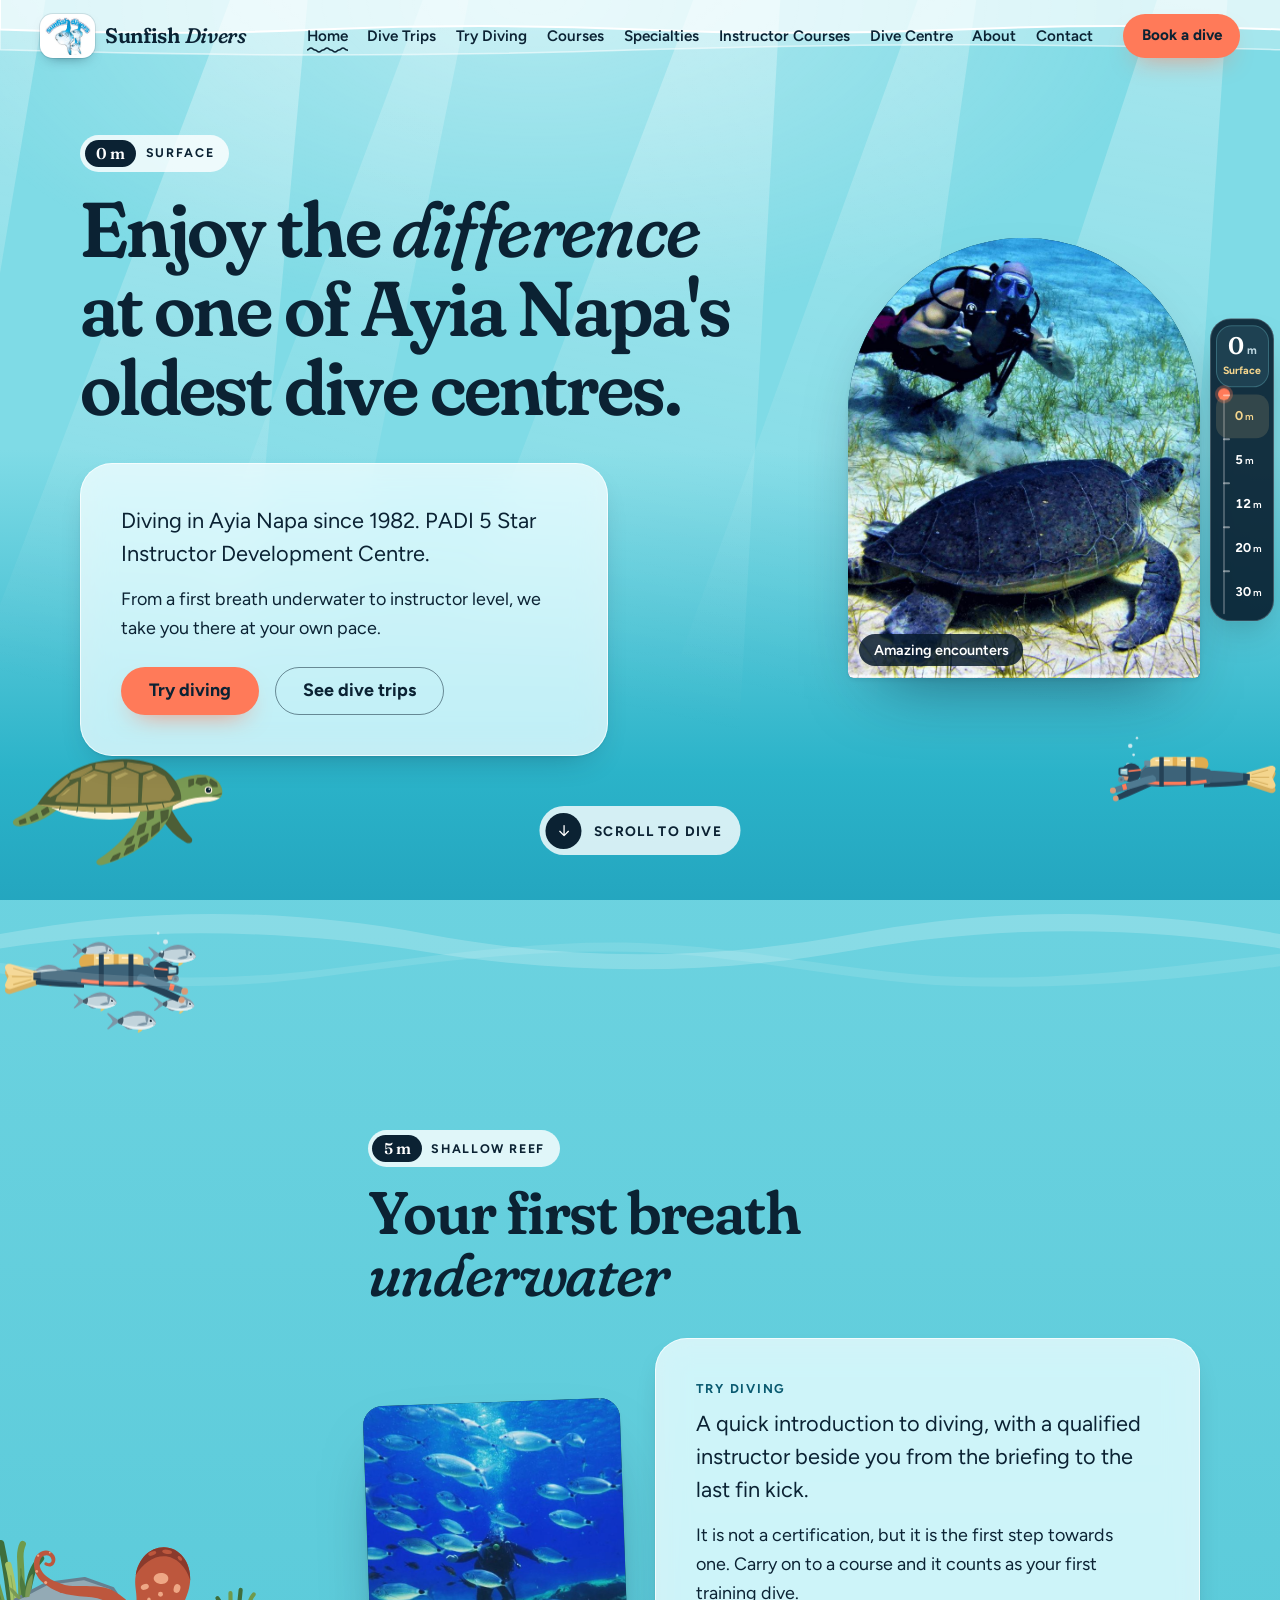
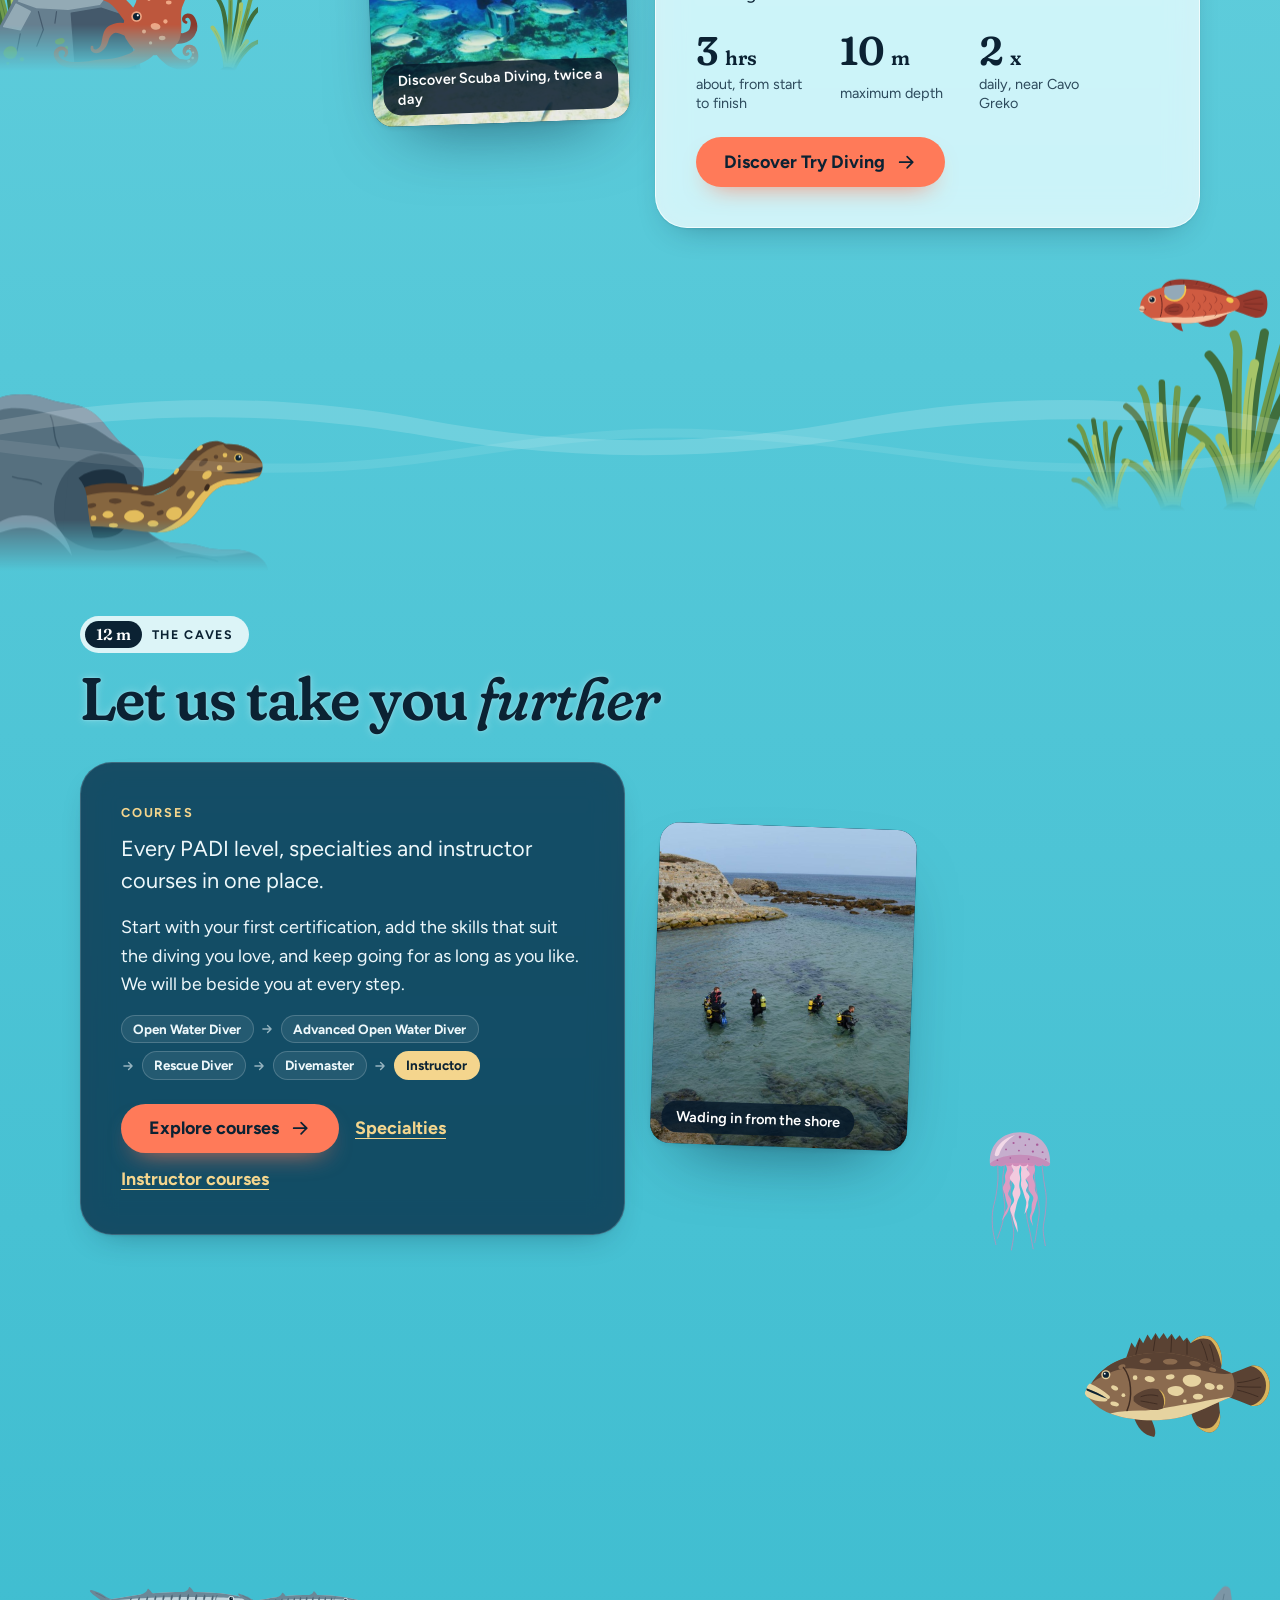
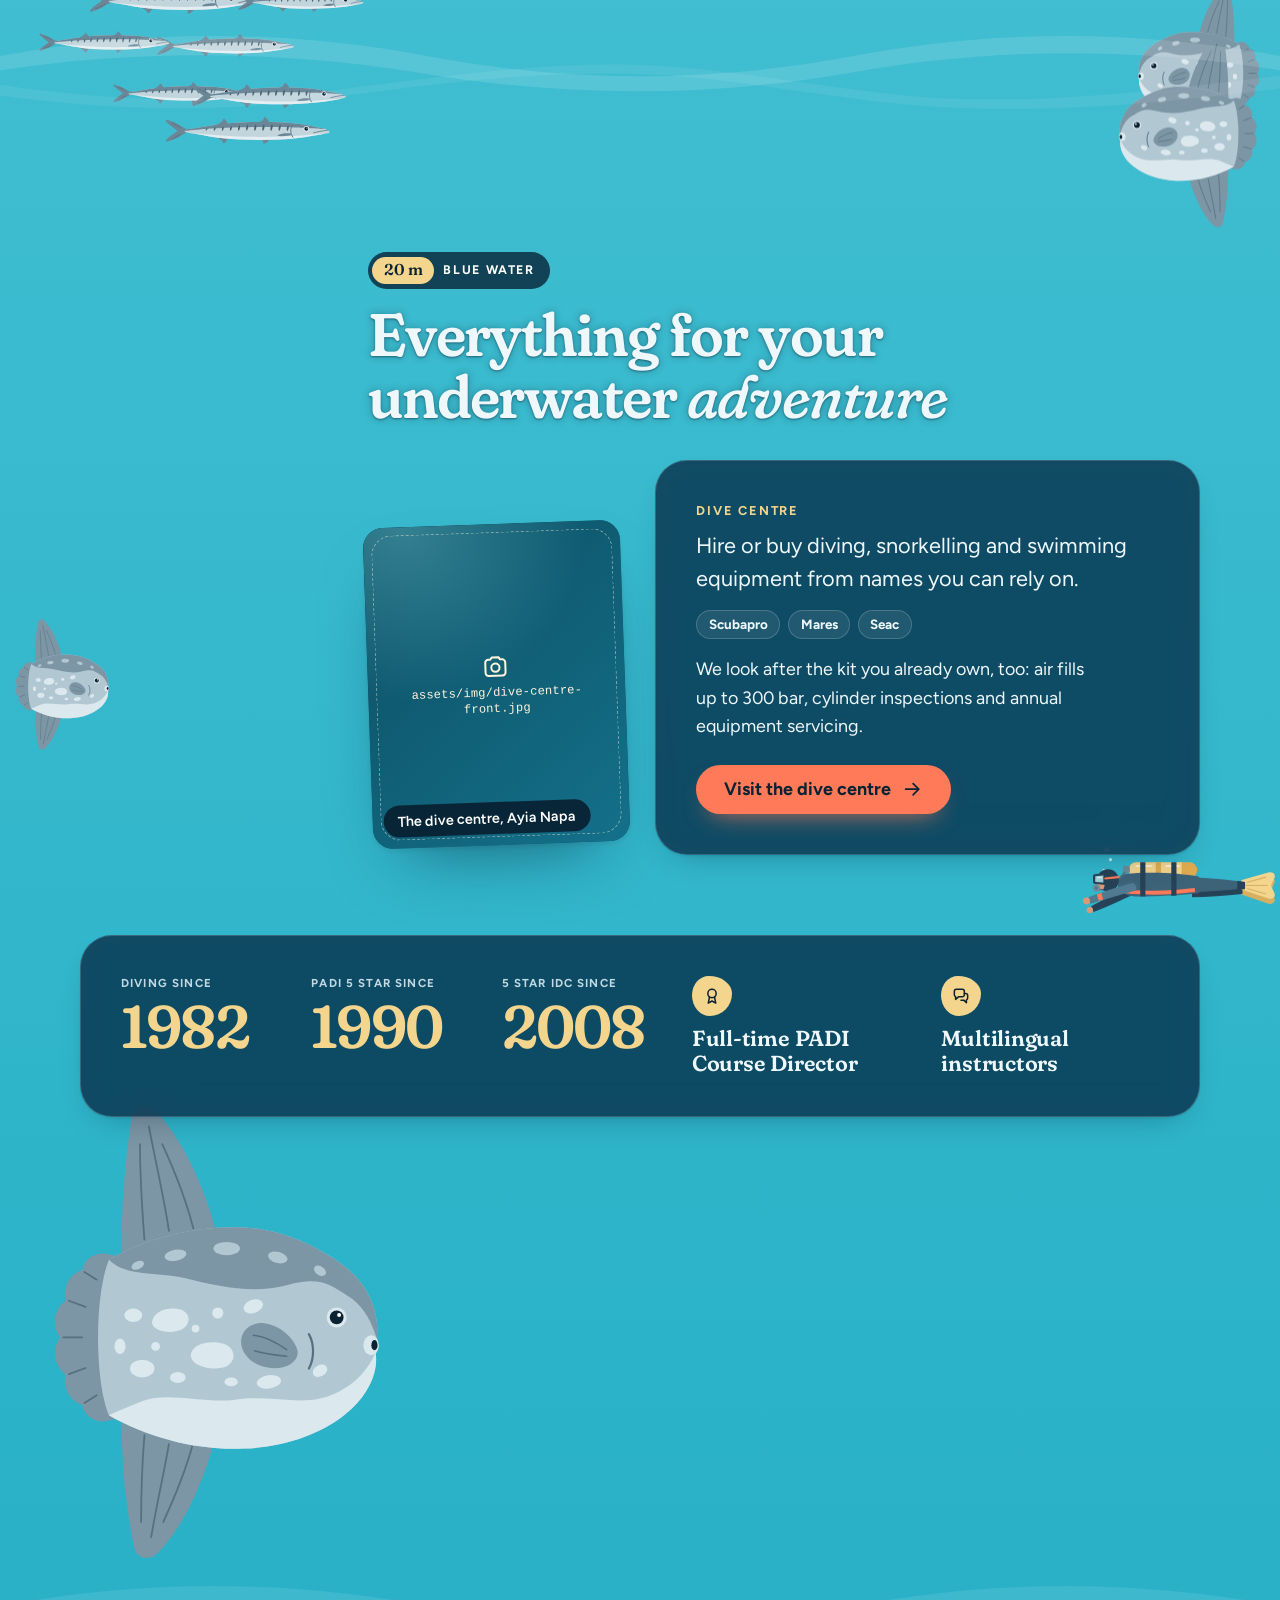
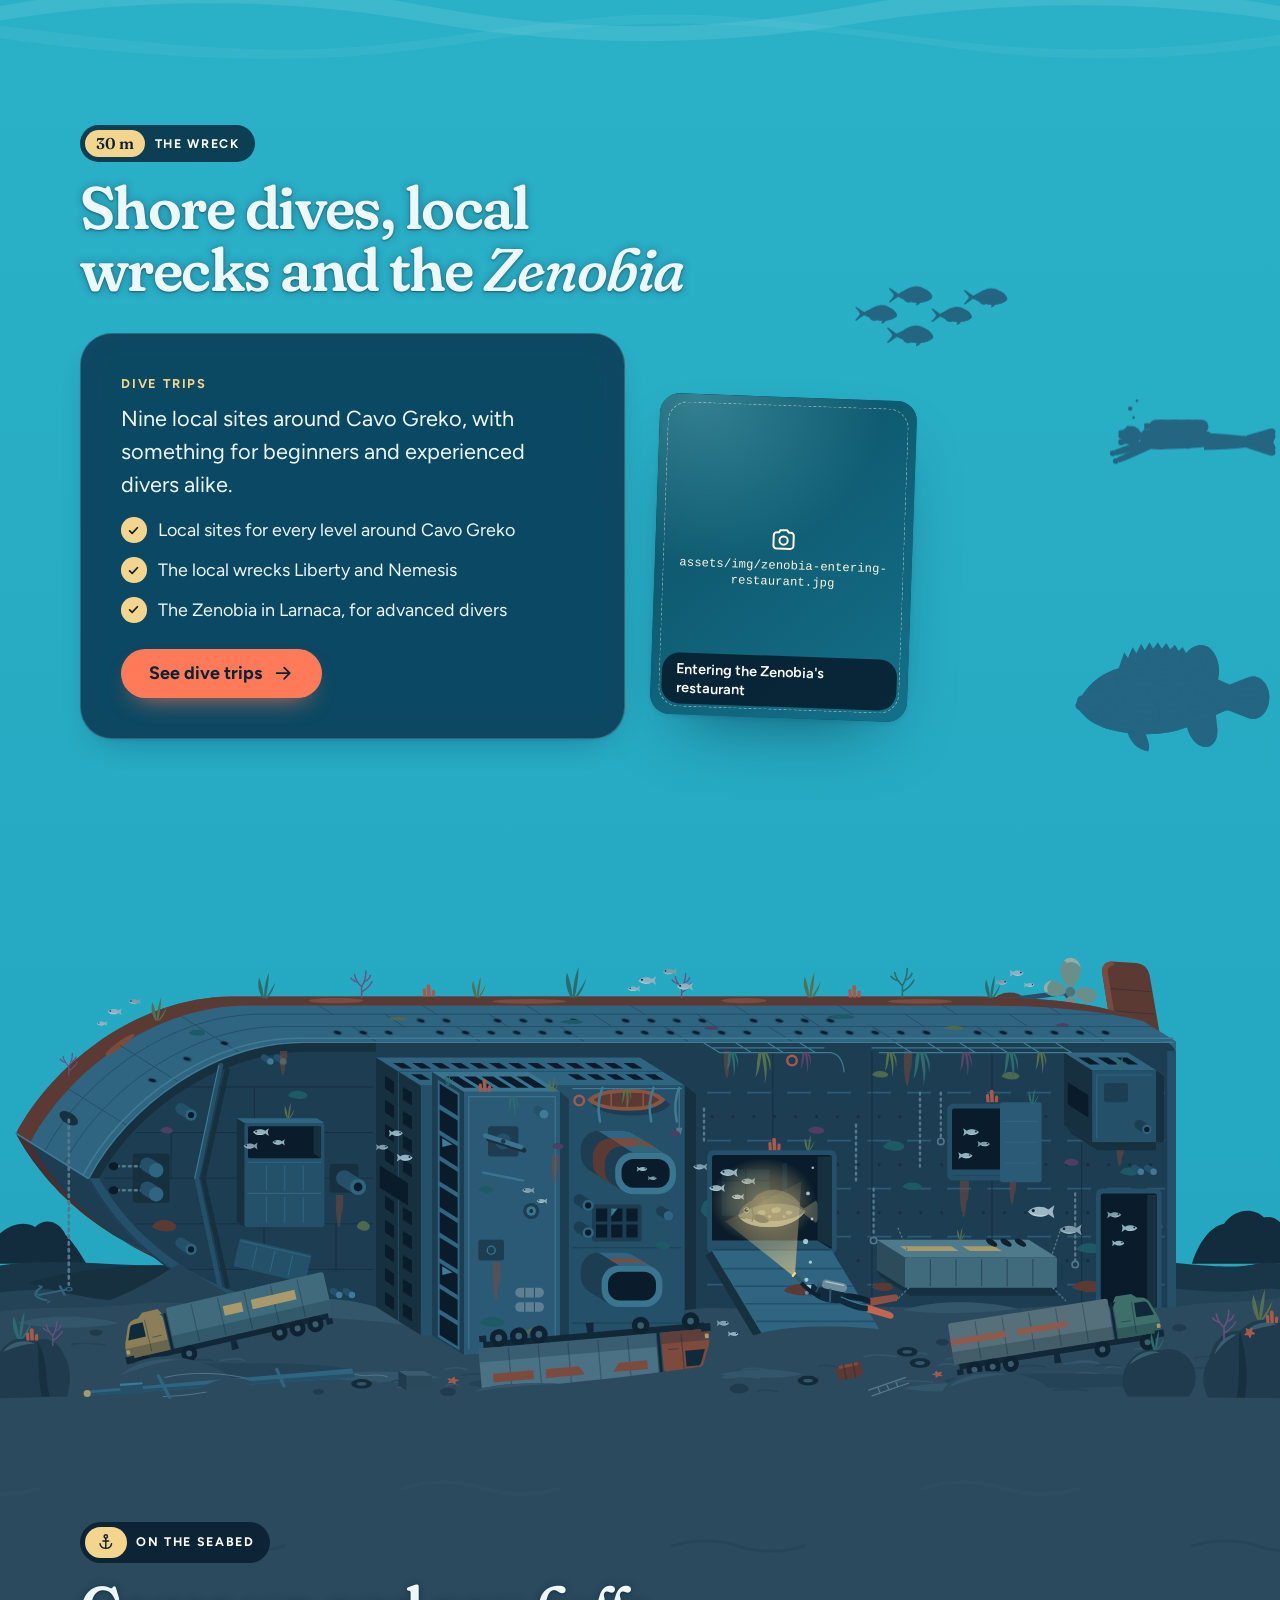
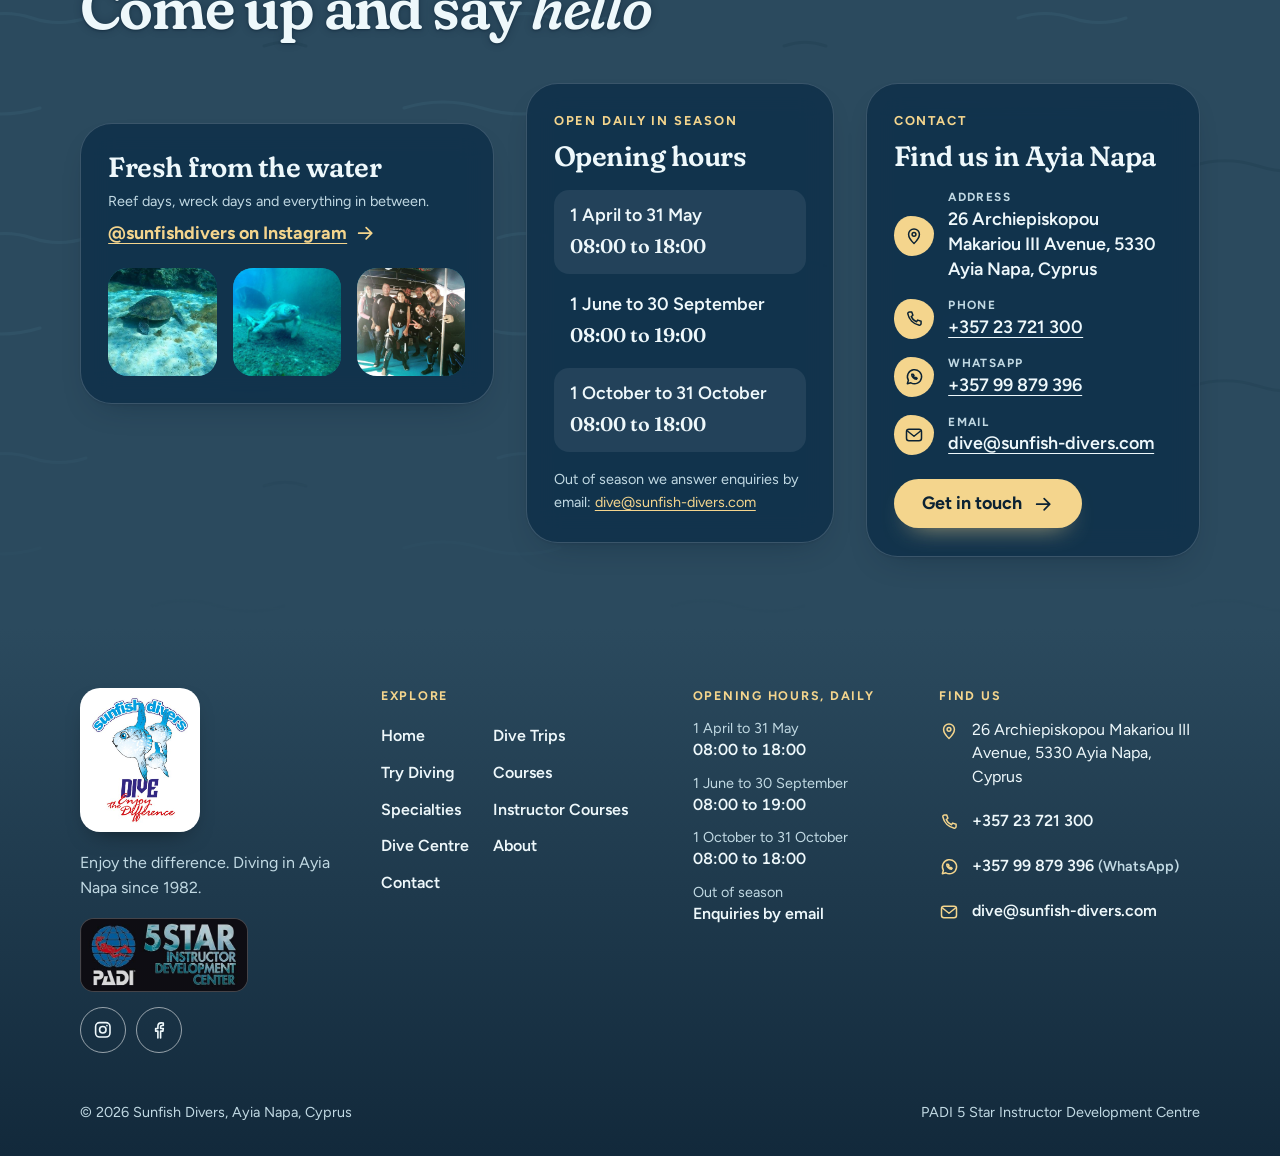
==== commit f5ac975e: "Add dive-site photos, shore training photo, divers and more sunfish - Place the nine owner-supplied " ====
--- a/index.html
+++ b/index.html
@@ -171,9 +171,9 @@
             <p class="depth-mark"><span class="depth-mark__m">12 m</span> The caves</p>
             <h2 class="display">Let us take you <em>further</em></h2>
           </div>
-          <figure class="photo teaser__photo reveal" data-file="assets/img/courses-pool-training.jpg" style="--reveal-delay: 120ms; --photo-pos: 63% 50%">
-            <img src="assets/img/courses-pool-training.jpg" alt="Four divers kneeling on the floor of a swimming pool, facing a fifth diver in the foreground" loading="lazy" decoding="async" width="1200" height="900">
-            <figcaption>Training in the pool</figcaption>
+          <!-- STOCK PHOTO (illustrative): https://www.pexels.com/photo/men-diving-in-a-bay-11442926/. Replace with the centre's own photo of course training from the shore when available. --><figure class="photo teaser__photo reveal" data-file="assets/img/stock-divers-wading-into-shallow-bay.jpg" style="--reveal-delay: 120ms; --photo-pos: 50% 60%">
+            <img src="assets/img/stock-divers-wading-into-shallow-bay.jpg" alt="Five scuba divers wading waist-deep into a calm, clear bay beside a rocky shore" loading="lazy" decoding="async" width="800" height="1000">
+            <figcaption>Wading in from the shore</figcaption>
           </figure>
           <div class="panel teaser__panel reveal">
             <p class="eyebrow">Courses</p>
